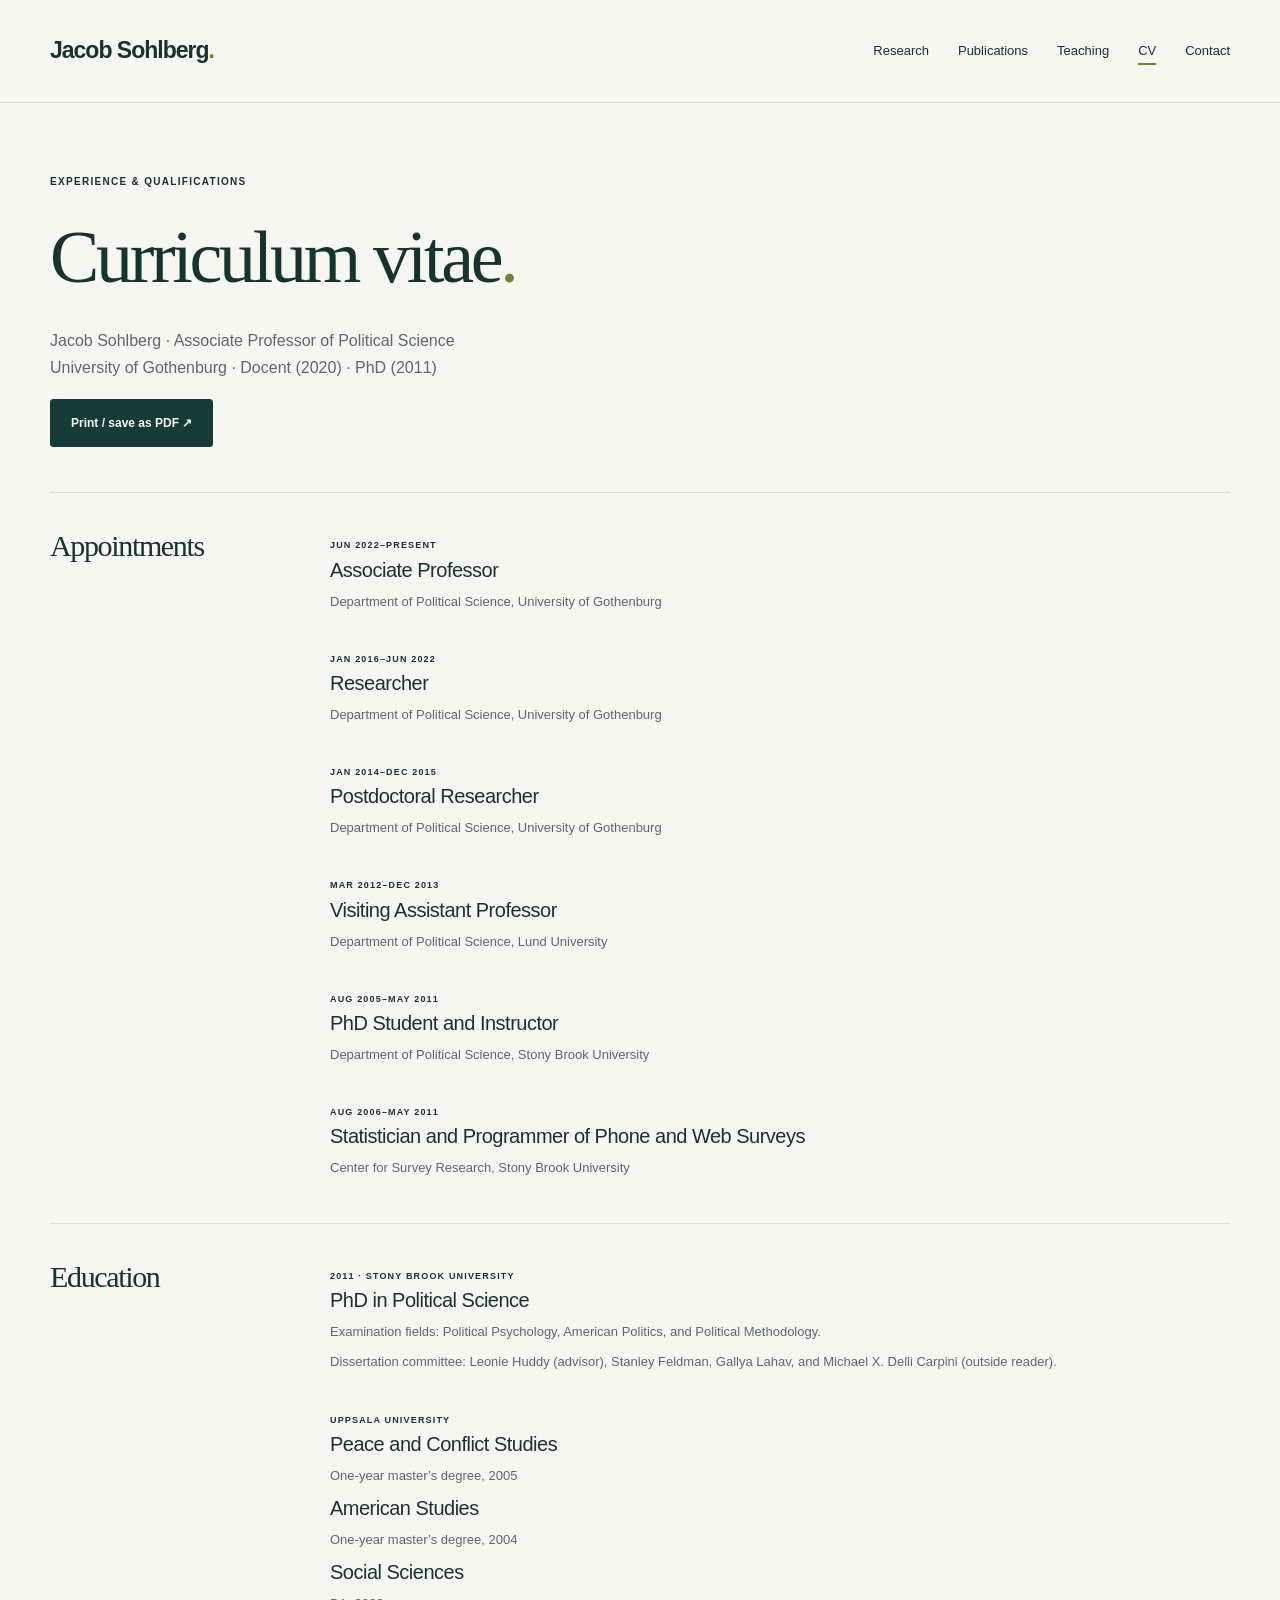
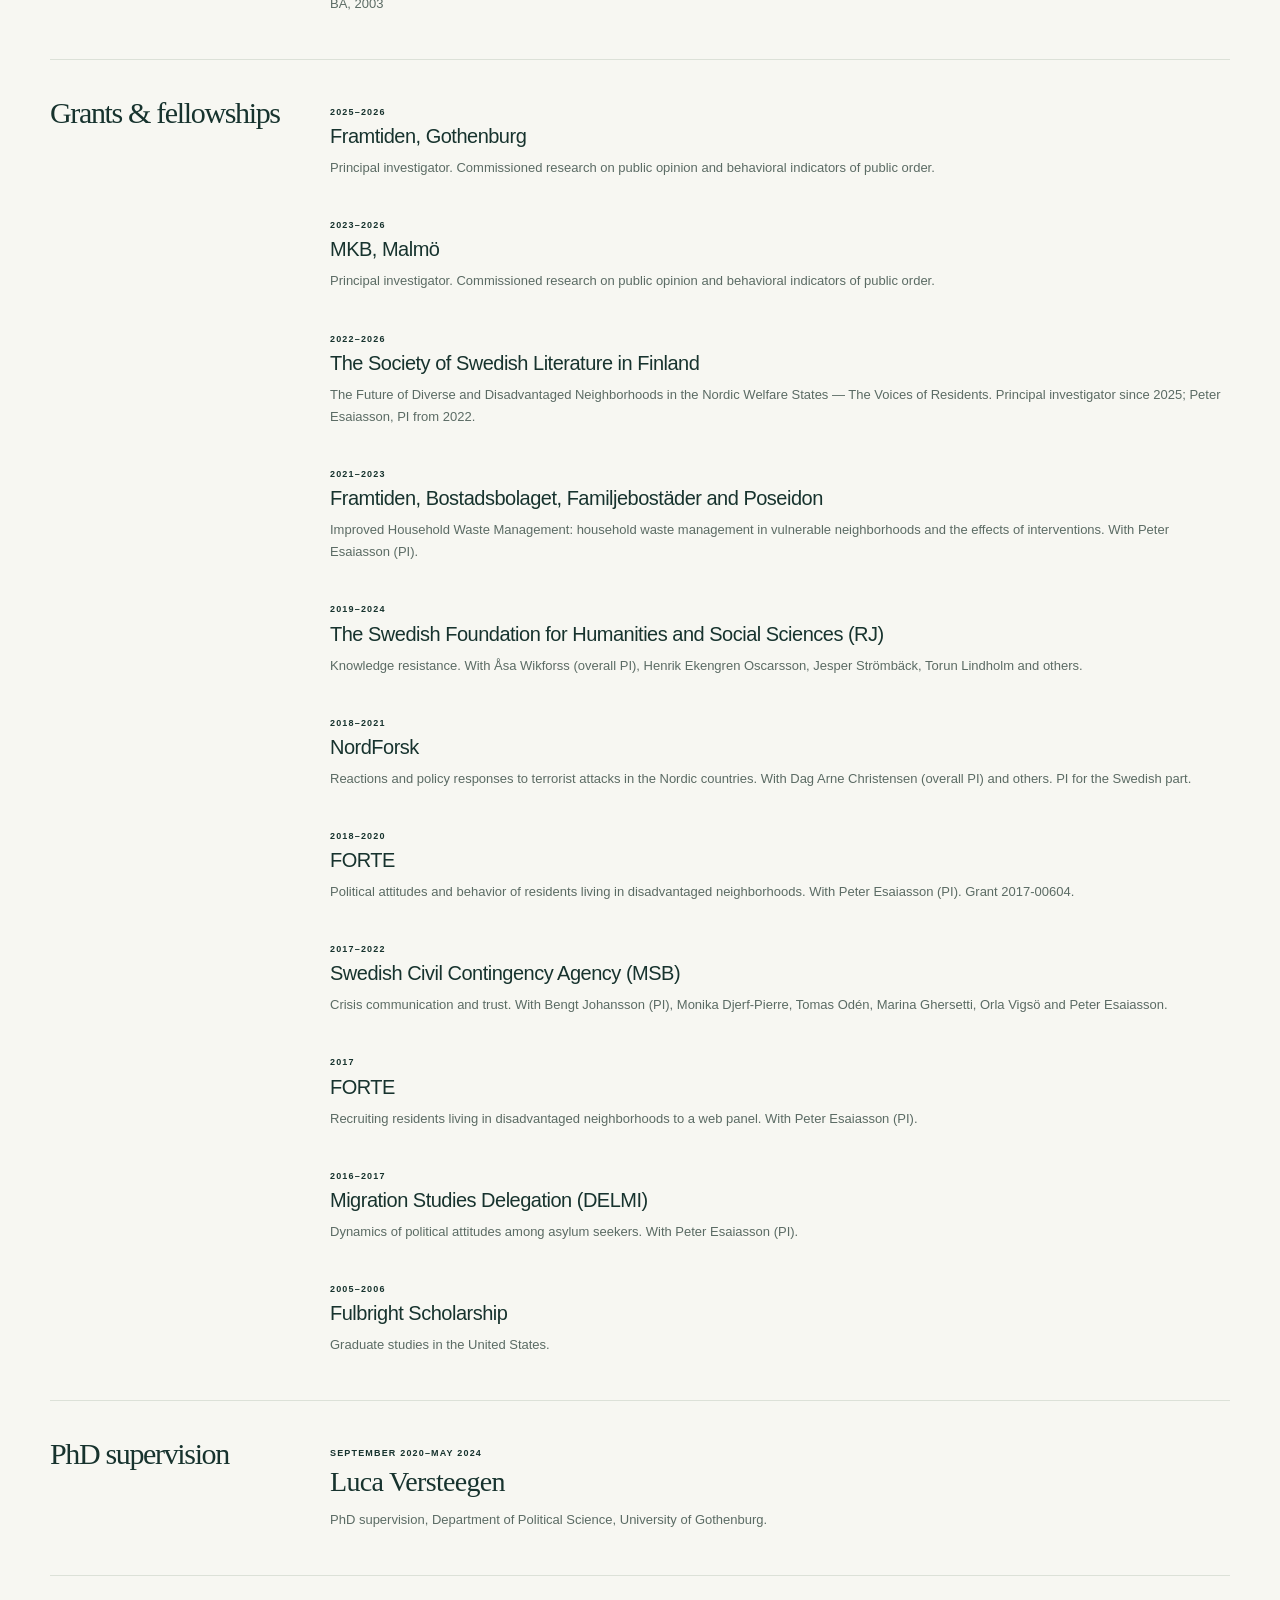
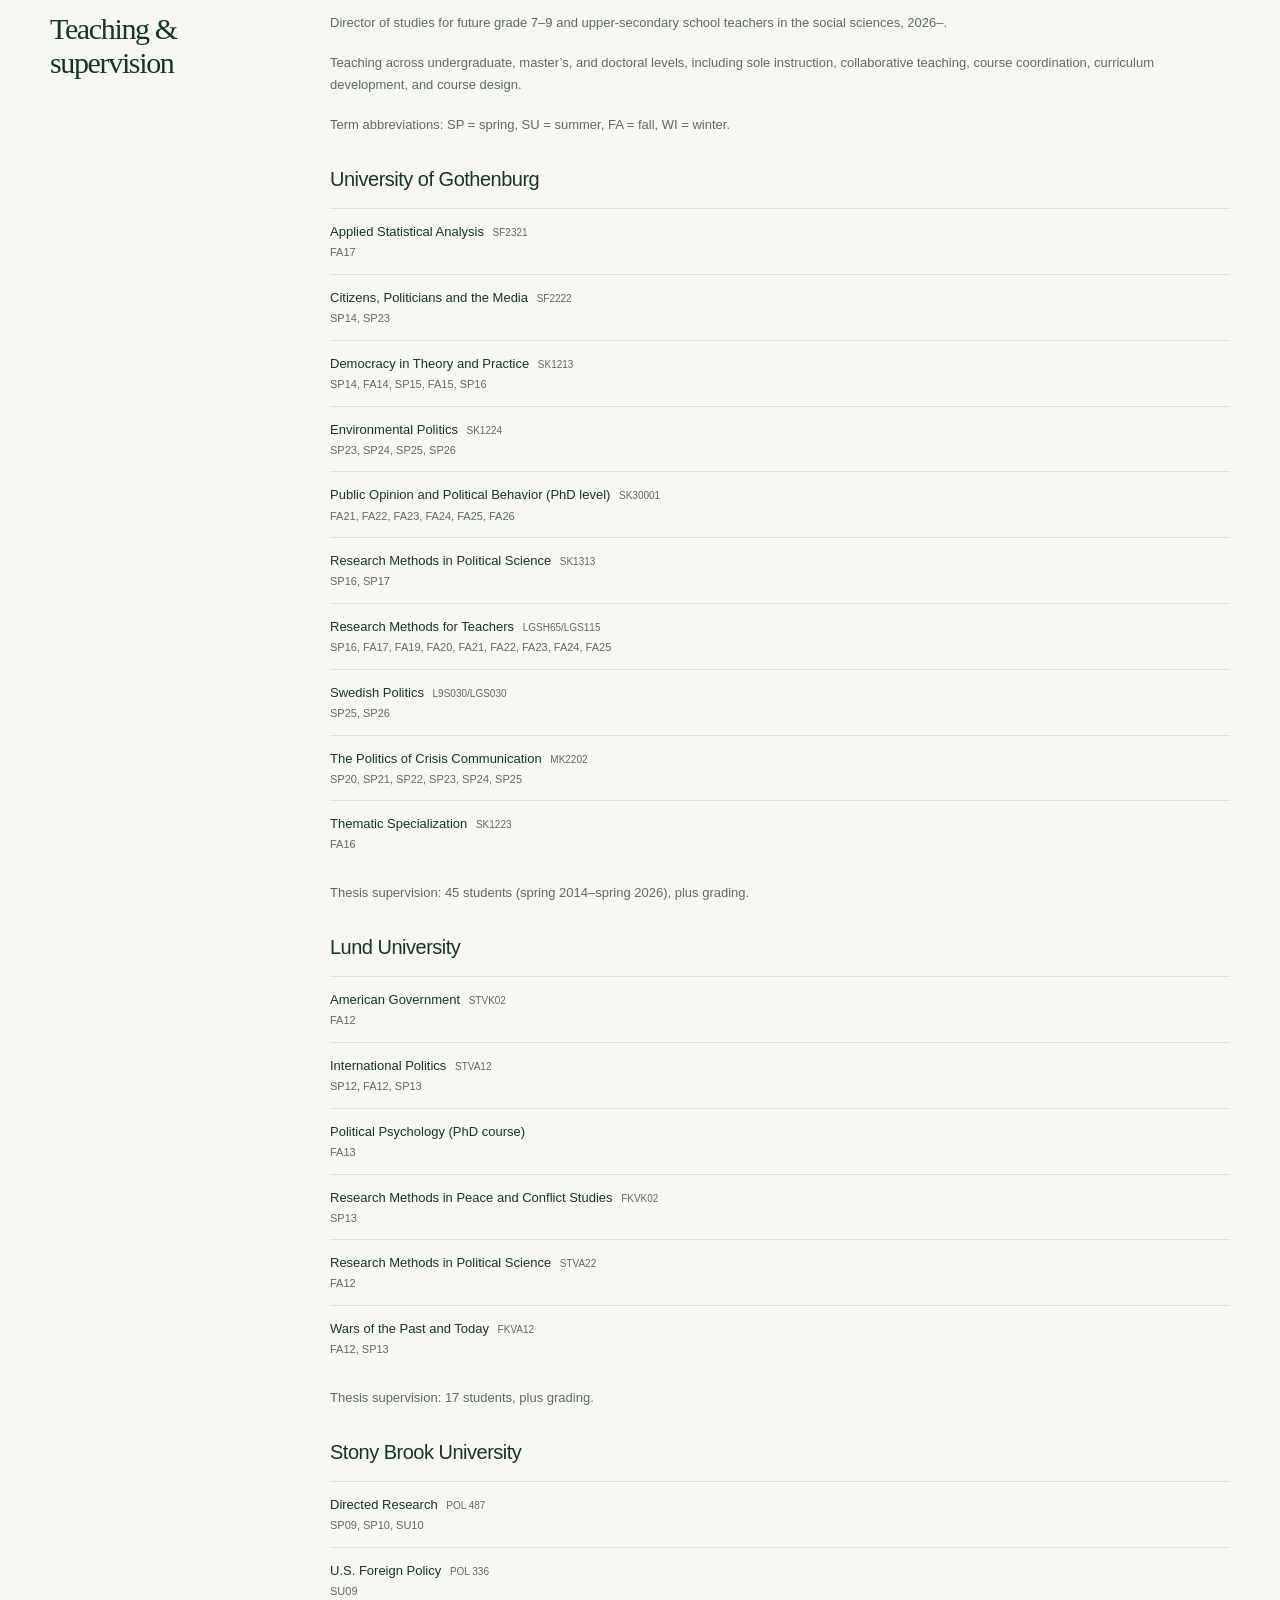
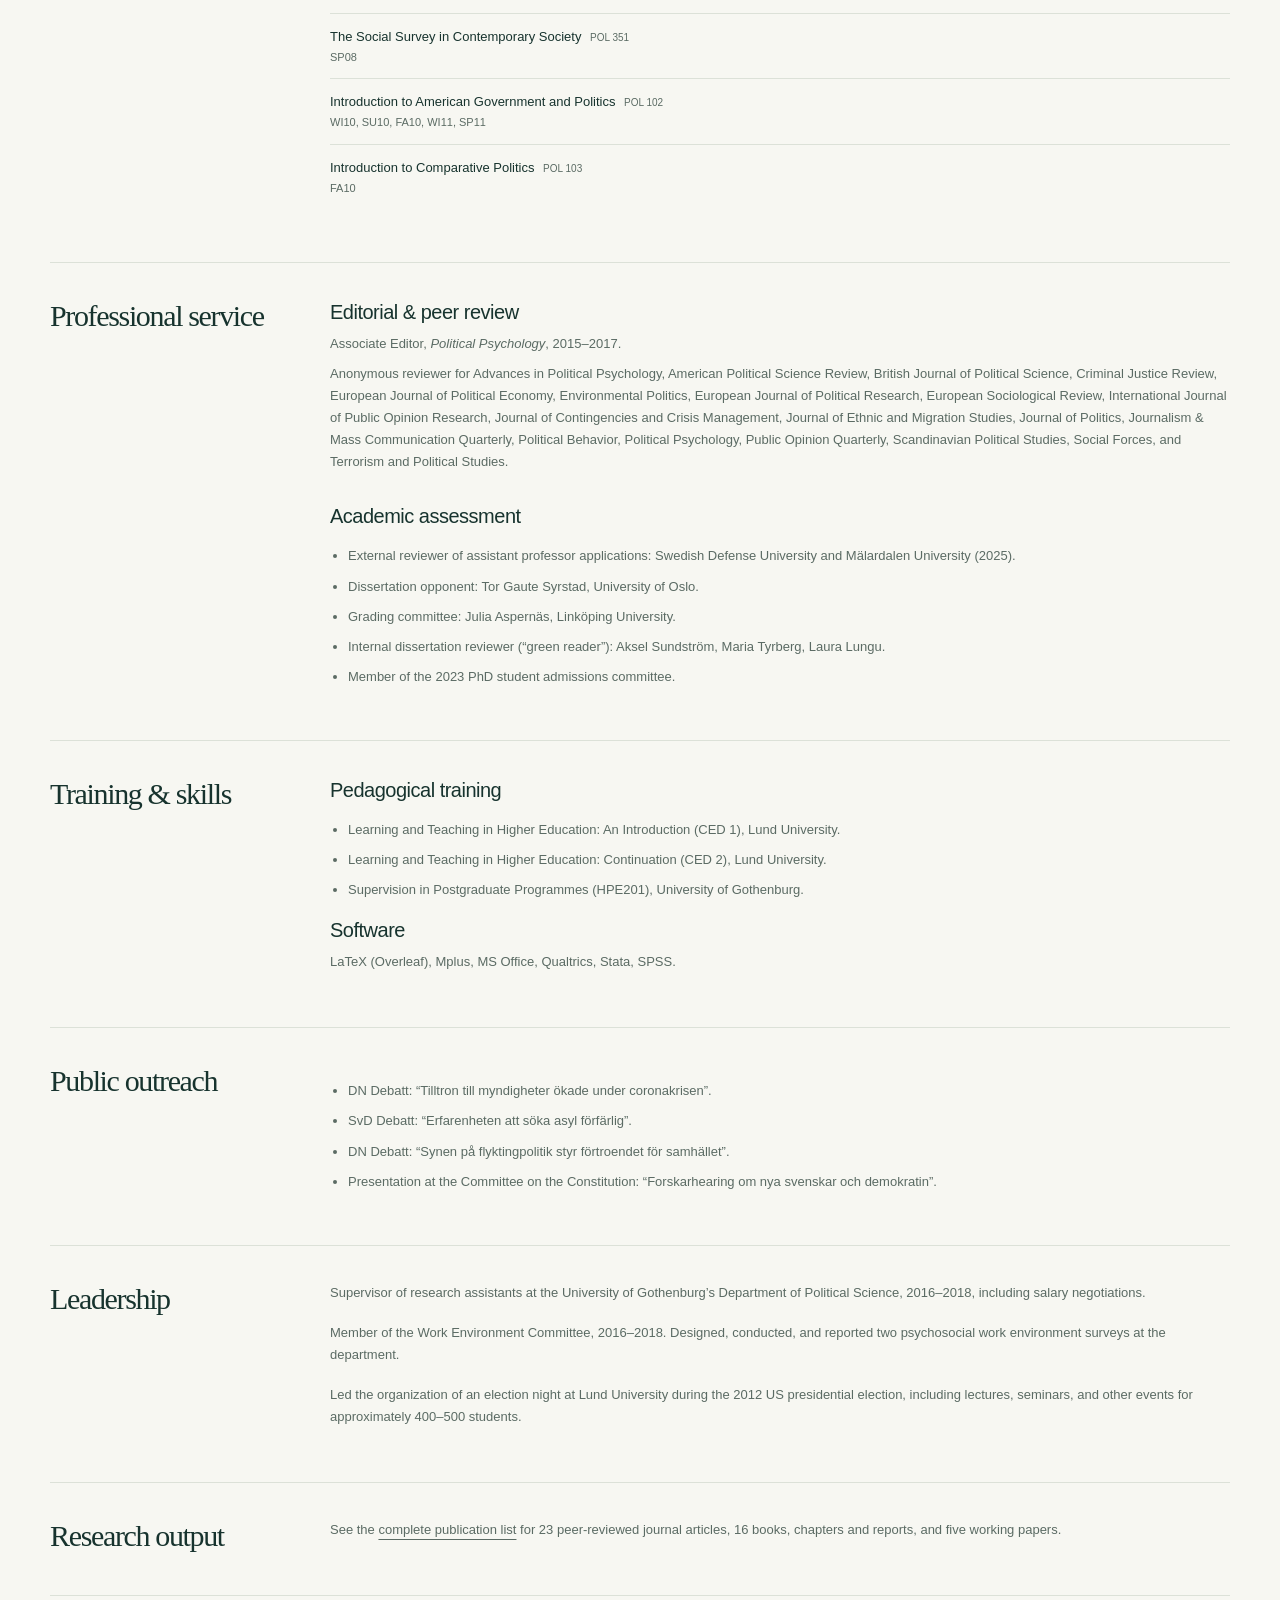
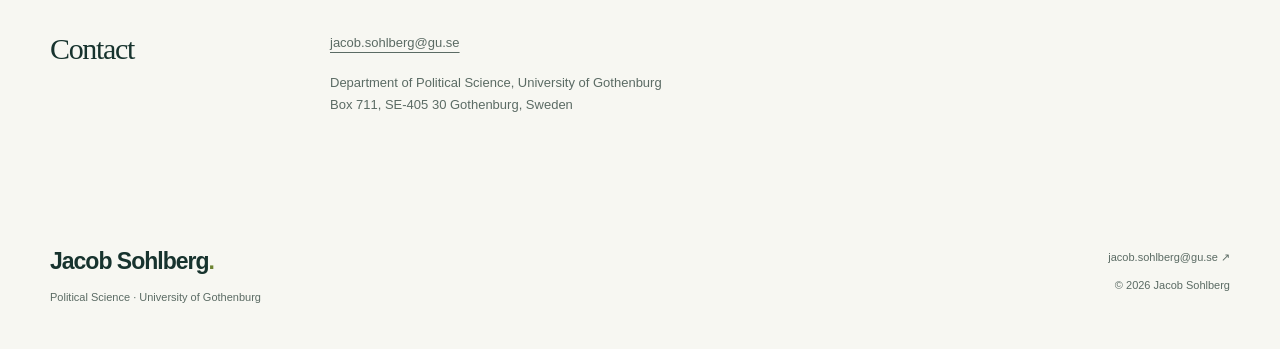
==== cv.html @ f8c8d2ee "Add files via upload" ====
<!doctype html>
<html lang="en"><head><meta charset="utf-8"><meta name="viewport" content="width=device-width, initial-scale=1"><meta name="description" content="Jacob Sohlberg is Associate Professor of Political Science at the University of Gothenburg. Research on public opinion, political psychology, and trust."><meta name="theme-color" content="#f7f7f2"><meta property="og:title" content="Curriculum vitae · Jacob Sohlberg"><meta property="og:description" content="Jacob Sohlberg is Associate Professor of Political Science at the University of Gothenburg. Research on public opinion, political psychology, and trust."><meta property="og:type" content="website"><title>Curriculum vitae · Jacob Sohlberg</title><link rel="icon" href="favicon.svg" type="image/svg+xml"><link rel="stylesheet" href="style.css"><script src="site.js" defer></script></head>
<body><a class="skip-link" href="#main">Skip to content</a><header class="site-header"><div class="header-inner"><a class="wordmark" href="index.html" aria-label="Jacob Sohlberg home">Jacob Sohlberg<span aria-hidden="true">.</span></a><nav aria-label="Main navigation"><a href="index.html#research">Research</a><a href="publications.html">Publications</a><a href="index.html#teaching">Teaching</a><a href="cv.html" aria-current="page">CV</a><a href="index.html#contact">Contact</a></nav></div></header>
<main id="main"><section class="page-heading wrap"><p class="eyebrow">Experience &amp; qualifications</p><h1>Curriculum vitae<span class="accent">.</span></h1><p>Jacob Sohlberg · Associate Professor of Political Science<br>University of Gothenburg · Docent (2020) · PhD (2011)</p><button class="button print-button" type="button" hidden>Print / save as PDF ↗</button></section><div class="wrap cv-content"><section class="cv-section" id="appointments"><h2>Appointments</h2><div><article class="cv-entry"><span class="eyebrow">Jun 2022–present</span><h3>Associate Professor</h3><p>Department of Political Science, University of Gothenburg</p></article><article class="cv-entry"><span class="eyebrow">Jan 2016–Jun 2022</span><h3>Researcher</h3><p>Department of Political Science, University of Gothenburg</p></article><article class="cv-entry"><span class="eyebrow">Jan 2014–Dec 2015</span><h3>Postdoctoral Researcher</h3><p>Department of Political Science, University of Gothenburg</p></article><article class="cv-entry"><span class="eyebrow">Mar 2012–Dec 2013</span><h3>Visiting Assistant Professor</h3><p>Department of Political Science, Lund University</p></article><article class="cv-entry"><span class="eyebrow">Aug 2005–May 2011</span><h3>PhD Student and Instructor</h3><p>Department of Political Science, Stony Brook University</p></article><article class="cv-entry"><span class="eyebrow">Aug 2006–May 2011</span><h3>Statistician and Programmer of Phone and Web Surveys</h3><p>Center for Survey Research, Stony Brook University</p></article></div></section><section class="cv-section" id="education"><h2>Education</h2><div><article class="cv-entry"><span class="eyebrow">2011 · Stony Brook University</span><h3>PhD in Political Science</h3><p>Examination fields: Political Psychology, American Politics, and Political Methodology.</p><p>Dissertation committee: Leonie Huddy (advisor), Stanley Feldman, Gallya Lahav, and Michael X. Delli Carpini (outside reader).</p></article><article class="cv-entry"><span class="eyebrow">Uppsala University</span><h3>Peace and Conflict Studies</h3><p>One-year master’s degree, 2005</p><h3>American Studies</h3><p>One-year master’s degree, 2004</p><h3>Social Sciences</h3><p>BA, 2003</p></article></div></section><section class="cv-section" id="grants"><h2>Grants &amp; fellowships</h2><div><article class="cv-entry"><span class="eyebrow">2025–2026</span><h3>Framtiden, Gothenburg</h3><p>Principal investigator. Commissioned research on public opinion and behavioral indicators of public order.</p></article><article class="cv-entry"><span class="eyebrow">2023–2026</span><h3>MKB, Malmö</h3><p>Principal investigator. Commissioned research on public opinion and behavioral indicators of public order.</p></article><article class="cv-entry"><span class="eyebrow">2022–2026</span><h3>The Society of Swedish Literature in Finland</h3><p>The Future of Diverse and Disadvantaged Neighborhoods in the Nordic Welfare States — The Voices of Residents. Principal investigator since 2025; Peter Esaiasson, PI from 2022.</p></article><article class="cv-entry"><span class="eyebrow">2021–2023</span><h3>Framtiden, Bostadsbolaget, Familjebostäder and Poseidon</h3><p>Improved Household Waste Management: household waste management in vulnerable neighborhoods and the effects of interventions. With Peter Esaiasson (PI).</p></article><article class="cv-entry"><span class="eyebrow">2019–2024</span><h3>The Swedish Foundation for Humanities and Social Sciences (RJ)</h3><p>Knowledge resistance. With Åsa Wikforss (overall PI), Henrik Ekengren Oscarsson, Jesper Strömbäck, Torun Lindholm and others.</p></article><article class="cv-entry"><span class="eyebrow">2018–2021</span><h3>NordForsk</h3><p>Reactions and policy responses to terrorist attacks in the Nordic countries. With Dag Arne Christensen (overall PI) and others. PI for the Swedish part.</p></article><article class="cv-entry"><span class="eyebrow">2018–2020</span><h3>FORTE</h3><p>Political attitudes and behavior of residents living in disadvantaged neighborhoods. With Peter Esaiasson (PI). Grant 2017-00604.</p></article><article class="cv-entry"><span class="eyebrow">2017–2022</span><h3>Swedish Civil Contingency Agency (MSB)</h3><p>Crisis communication and trust. With Bengt Johansson (PI), Monika Djerf-Pierre, Tomas Odén, Marina Ghersetti, Orla Vigsö and Peter Esaiasson.</p></article><article class="cv-entry"><span class="eyebrow">2017</span><h3>FORTE</h3><p>Recruiting residents living in disadvantaged neighborhoods to a web panel. With Peter Esaiasson (PI).</p></article><article class="cv-entry"><span class="eyebrow">2016–2017</span><h3>Migration Studies Delegation (DELMI)</h3><p>Dynamics of political attitudes among asylum seekers. With Peter Esaiasson (PI).</p></article><article class="cv-entry"><span class="eyebrow">2005–2006</span><h3>Fulbright Scholarship</h3><p>Graduate studies in the United States.</p></article></div></section><section class="cv-section" id="phd-supervision"><h2>PhD supervision</h2><div><article class="cv-entry"><span class="eyebrow">September 2020–May 2024</span><h3>Luca Versteegen</h3><p>PhD supervision, Department of Political Science, University of Gothenburg.</p></article></div></section><section class="cv-section" id="teaching-experience"><h2>Teaching &amp; supervision</h2><div><p>Director of studies for future grade 7–9 and upper-secondary school teachers in the social sciences, 2026–.</p><p>Teaching across undergraduate, master’s, and doctoral levels, including sole instruction, collaborative teaching, course coordination, curriculum development, and course design.</p><p class="muted">Term abbreviations: SP = spring, SU = summer, FA = fall, WI = winter.</p><h3 class="cv-subheading">University of Gothenburg</h3><ul class="course-cv"><li><strong>Applied Statistical Analysis</strong> <span>SF2321</span><small>FA17</small></li><li><strong>Citizens, Politicians and the Media</strong> <span>SF2222</span><small>SP14, SP23</small></li><li><strong>Democracy in Theory and Practice</strong> <span>SK1213</span><small>SP14, FA14, SP15, FA15, SP16</small></li><li><strong>Environmental Politics</strong> <span>SK1224</span><small>SP23, SP24, SP25, SP26</small></li><li><strong>Public Opinion and Political Behavior (PhD level)</strong> <span>SK30001</span><small>FA21, FA22, FA23, FA24, FA25, FA26</small></li><li><strong>Research Methods in Political Science</strong> <span>SK1313</span><small>SP16, SP17</small></li><li><strong>Research Methods for Teachers</strong> <span>LGSH65/LGS115</span><small>SP16, FA17, FA19, FA20, FA21, FA22, FA23, FA24, FA25</small></li><li><strong>Swedish Politics</strong> <span>L9S030/LGS030</span><small>SP25, SP26</small></li><li><strong>The Politics of Crisis Communication</strong> <span>MK2202</span><small>SP20, SP21, SP22, SP23, SP24, SP25</small></li><li><strong>Thematic Specialization</strong> <span>SK1223</span><small>FA16</small></li></ul><p>Thesis supervision: 45 students (spring 2014–spring 2026), plus grading.</p><h3 class="cv-subheading">Lund University</h3><ul class="course-cv"><li><strong>American Government</strong> <span>STVK02</span><small>FA12</small></li><li><strong>International Politics</strong> <span>STVA12</span><small>SP12, FA12, SP13</small></li><li><strong>Political Psychology (PhD course)</strong> <span></span><small>FA13</small></li><li><strong>Research Methods in Peace and Conflict Studies</strong> <span>FKVK02</span><small>SP13</small></li><li><strong>Research Methods in Political Science</strong> <span>STVA22</span><small>FA12</small></li><li><strong>Wars of the Past and Today</strong> <span>FKVA12</span><small>FA12, SP13</small></li></ul><p>Thesis supervision: 17 students, plus grading.</p><h3 class="cv-subheading">Stony Brook University</h3><ul class="course-cv"><li><strong>Directed Research</strong> <span>POL 487</span><small>SP09, SP10, SU10</small></li><li><strong>U.S. Foreign Policy</strong> <span>POL 336</span><small>SU09</small></li><li><strong>The Social Survey in Contemporary Society</strong> <span>POL 351</span><small>SP08</small></li><li><strong>Introduction to American Government and Politics</strong> <span>POL 102</span><small>WI10, SU10, FA10, WI11, SP11</small></li><li><strong>Introduction to Comparative Politics</strong> <span>POL 103</span><small>FA10</small></li></ul></div></section><section class="cv-section" id="service"><h2>Professional service</h2><div><article class="cv-entry"><h3>Editorial &amp; peer review</h3><p>Associate Editor, <em>Political Psychology</em>, 2015–2017.</p><p>Anonymous reviewer for Advances in Political Psychology, American Political Science Review, British Journal of Political Science, Criminal Justice Review, European Journal of Political Economy, Environmental Politics, European Journal of Political Research, European Sociological Review, International Journal of Public Opinion Research, Journal of Contingencies and Crisis Management, Journal of Ethnic and Migration Studies, Journal of Politics, Journalism &amp; Mass Communication Quarterly, Political Behavior, Political Psychology, Public Opinion Quarterly, Scandinavian Political Studies, Social Forces, and Terrorism and Political Studies.</p></article><article class="cv-entry"><h3>Academic assessment</h3><ul><li>External reviewer of assistant professor applications: Swedish Defense University and Mälardalen University (2025).</li><li>Dissertation opponent: Tor Gaute Syrstad, University of Oslo.</li><li>Grading committee: Julia Aspernäs, Linköping University.</li><li>Internal dissertation reviewer (“green reader”): Aksel Sundström, Maria Tyrberg, Laura Lungu.</li><li>Member of the 2023 PhD student admissions committee.</li></ul></article></div></section><section class="cv-section" id="training"><h2>Training &amp; skills</h2><div><h3>Pedagogical training</h3><ul><li>Learning and Teaching in Higher Education: An Introduction (CED 1), Lund University.</li><li>Learning and Teaching in Higher Education: Continuation (CED 2), Lund University.</li><li>Supervision in Postgraduate Programmes (HPE201), University of Gothenburg.</li></ul><h3>Software</h3><p>LaTeX (Overleaf), Mplus, MS Office, Qualtrics, Stata, SPSS.</p></div></section><section class="cv-section" id="outreach"><h2>Public outreach</h2><div><ul><li>DN Debatt: “Tilltron till myndigheter ökade under coronakrisen”.</li><li>SvD Debatt: “Erfarenheten att söka asyl förfärlig”.</li><li>DN Debatt: “Synen på flyktingpolitik styr förtroendet för samhället”.</li><li>Presentation at the Committee on the Constitution: “Forskarhearing om nya svenskar och demokratin”.</li></ul></div></section><section class="cv-section" id="leadership"><h2>Leadership</h2><div><p>Supervisor of research assistants at the University of Gothenburg’s Department of Political Science, 2016–2018, including salary negotiations.</p><p>Member of the Work Environment Committee, 2016–2018. Designed, conducted, and reported two psychosocial work environment surveys at the department.</p><p>Led the organization of an election night at Lund University during the 2012 US presidential election, including lectures, seminars, and other events for approximately 400–500 students.</p></div></section><section class="cv-section" id="research-output"><h2>Research output</h2><div><p>See the <a href="publications.html">complete publication list</a> for 23 peer-reviewed journal articles, 16 books, chapters and reports, and five working papers.</p></div></section><section class="cv-section" id="cv-contact"><h2>Contact</h2><div><p><a href="mailto:jacob.sohlberg@gu.se">jacob.sohlberg@gu.se</a></p><p>Department of Political Science, University of Gothenburg<br>Box 711, SE-405 30 Gothenburg, Sweden</p></div></section></div></main><footer class="site-footer wrap"><div><a class="wordmark" href="index.html">Jacob Sohlberg<span aria-hidden="true">.</span></a><p>Political Science · University of Gothenburg</p></div><div><a href="mailto:jacob.sohlberg@gu.se">jacob.sohlberg@gu.se ↗</a><p>© 2026 Jacob Sohlberg</p></div></footer></body></html>
---- style.css ----
:root{--paper:#f7f7f2;--white:#fff;--ink:#17332e;--muted:#5b6b64;--green:#173c37;--accent:#d8e986;--line:#dce1d8;--soft:#ecf0e7}
*{box-sizing:border-box}html{scroll-behavior:smooth;scroll-padding-top:30px}body{margin:0;background:var(--paper);color:var(--ink);font:16px/1.7 Arial,Helvetica,sans-serif;-webkit-font-smoothing:antialiased}a{color:inherit;text-underline-offset:5px}a:hover{text-decoration:underline}a:focus-visible,button:focus-visible,input:focus-visible{outline:3px solid #587129;outline-offset:5px}::selection{background:var(--accent);color:var(--ink)}[hidden]{display:none!important}.wrap,.header-inner{width:min(1180px,calc(100% - 96px));margin-inline:auto}.site-header{border-bottom:1px solid var(--line)}.header-inner{min-height:102px;display:flex;align-items:center;justify-content:space-between;gap:30px}.wordmark{text-decoration:none;font-size:23px;font-weight:600;letter-spacing:-1px}.wordmark span,.accent{color:#6d8432}.site-header nav{display:flex;gap:29px;font-size:13px}.site-header nav a{text-decoration:none;position:relative}.site-header nav a:hover,.site-header nav a[aria-current=page]{text-decoration:underline;text-decoration-color:#6d8432;text-decoration-thickness:2px;text-underline-offset:8px}
h1,h2,h3,p{margin-top:0}h1,h2,h3{line-height:1.15;font-weight:400}h1,h2{font-family:Georgia,'Times New Roman',serif;letter-spacing:-.045em}h1{font-size:clamp(46px,5.5vw,76px);margin-bottom:27px}h2{font-size:clamp(34px,3.6vw,48px);margin-bottom:0}h3{font-size:23px;letter-spacing:-.025em;line-height:1.3}p{margin-bottom:18px}.eyebrow{text-transform:uppercase;font-size:10px;letter-spacing:.13em;font-weight:700;margin-bottom:25px;line-height:1.7}.status-dot{display:inline-block;width:7px;height:7px;border-radius:50%;background:#748c3e;margin-right:7px}.hero{display:grid;grid-template-columns:minmax(0,1.4fr) minmax(0,1fr);gap:55px;padding-block:78px 74px;align-items:center}.hero h1 em{font-weight:400;color:#607765}.hero-description{max-width:540px;color:var(--muted);font-size:17px;line-height:1.85}.hero-actions{display:flex;align-items:center;flex-wrap:wrap;gap:26px;margin-top:30px}.button{display:inline-flex;align-items:center;justify-content:center;gap:25px;padding:14px 20px;background:var(--green);color:var(--paper);font:600 12px/1.5 Arial,Helvetica,sans-serif;border:1px solid var(--green);border-radius:3px;text-decoration:none;cursor:pointer}.button:hover{background:#284d42;text-decoration:none}.plain-link{font-size:12px;font-weight:600;text-decoration:none;white-space:normal}.hero-visual{background:var(--green);padding:13px 13px 0;border-radius:4px;transform:rotate(2deg)}.neighborhood-art{display:block;width:100%;height:auto}.visual-caption{border-top:1px solid #527068;display:flex;justify-content:space-between;gap:10px;padding:17px 12px;color:#d8e0d9;font-size:9px;letter-spacing:.07em;text-transform:uppercase}.affiliation-strip{border-block:1px solid var(--line)}.affiliation-strip .wrap{display:flex;justify-content:space-between;gap:20px;align-items:center;padding-block:21px;font-size:11px;color:var(--muted)}
.section{padding-block:74px;border-bottom:1px solid var(--line)}.section-top{display:flex;justify-content:space-between;gap:40px;align-items:flex-end;margin-bottom:36px}.section-top .eyebrow{margin-bottom:14px}.section-top>p{max-width:335px;color:var(--muted);font-size:13px;margin:0}.research-grid{display:grid;grid-template-columns:repeat(3,minmax(0,1fr));gap:20px}.research-card{position:relative;background:var(--soft);border:1px solid var(--line);padding:28px;display:flex;flex-direction:column;align-items:flex-start}.card-number{font-size:10px;color:var(--muted)}.research-card h3{margin:25px 0 14px}.research-card p{color:var(--muted);font-size:13px;line-height:1.8}.research-card>a{font-size:11px;font-weight:600;margin-top:auto;text-decoration:none}.motif{height:75px;width:130px;position:relative;margin-top:20px}.rings i{position:absolute;top:3px;width:67px;height:67px;border:1px solid #59745b;border-radius:50%}.rings i:nth-child(2){left:30px}.rings i:nth-child(3){left:60px;background:#d8e98666}.bars{display:flex;gap:8px;align-items:flex-end;padding-bottom:8px}.bars i{width:14px;background:#a9bc94;height:30px}.bars i:nth-child(2){height:48px;background:#6f896b}.bars i:nth-child(3){height:60px;background:#173c37}.bars i:nth-child(4){height:40px;background:#b5cc76}.bars i:nth-child(5){height:67px;background:#8ba16f}.connections{border-top:1px solid #80937b;transform:translateY(35px);height:40px;margin-bottom:35px}.connections i{position:absolute;width:25px;height:25px;border-radius:50%;background:#173c37;top:-13px}.connections i:nth-child(2){left:50px;background:#b5cc76}.connections i:nth-child(3){right:0;background:#7a9476}.project-feature{display:grid;grid-template-columns:1.3fr 1fr;gap:70px;padding:38px;margin-top:24px;border:1px solid var(--line);background:var(--white)}.project-feature .eyebrow{margin-bottom:14px}.project-feature h3{font-family:Georgia,serif;font-size:34px}.project-feature p:not(.eyebrow){font-size:14px;color:var(--muted)}.project-feature dl{margin:0;display:grid;gap:15px}.project-feature dt{font-size:9px;text-transform:uppercase;letter-spacing:.12em;color:var(--muted)}.project-feature dd{margin:3px 0 0;font-size:13px}.project-feature small{font-size:11px;color:var(--muted)}
.publication{display:grid;grid-template-columns:65px minmax(0,1fr);gap:25px;padding:28px 0;border-top:1px solid var(--line)}.pub-year{font-size:12px;color:var(--muted);padding-top:4px}.publication h3{font-size:21px;margin-bottom:10px;max-width:850px}.publication p{font-size:12px;color:var(--muted);margin-bottom:6px}.publication .venue{font-style:italic}.doi-link{display:inline-block;font-size:11px;font-weight:600;margin-top:8px;text-decoration:none}.doi-link span{margin-left:5px}.teaching-section{background:var(--green);color:var(--paper);padding-block:70px;margin-top:-1px}.teaching-grid{display:grid;grid-template-columns:1fr 1fr;gap:90px}.teaching-section .eyebrow{color:var(--accent)}.teaching-section h2{font-size:40px;margin-bottom:25px}.teaching-section p{font-size:13px;color:#d5dfd6}.teaching-section .plain-link{color:var(--accent)}.course-list article{border-top:1px solid #587269;padding-block:23px}.course-list article>span{font-size:9px;text-transform:uppercase;letter-spacing:.13em;color:var(--accent)}.course-list h3{font-size:21px;margin:8px 0}.course-list p{font-size:11px;margin:0}.contact-grid{display:grid;grid-template-columns:1.3fr 1fr;gap:60px;align-items:center}.contact-email{display:inline-block;font-family:Georgia,serif;font-size:clamp(21px,3vw,33px);letter-spacing:-.03em;margin-top:25px;text-decoration:none;overflow-wrap:anywhere}.contact-email span{margin-left:10px}address{font-style:normal;font-size:13px;color:var(--muted);line-height:1.9}address strong{font-weight:400;color:var(--ink)}address>a{display:inline-block;margin-top:10px;text-decoration:none}.site-footer{display:flex;justify-content:space-between;gap:20px;padding-block:36px}.site-footer p,.site-footer>div>a:not(.wordmark){font-size:11px;color:var(--muted);margin:7px 0}.site-footer>div:last-child{text-align:right}.site-footer>div>a:not(.wordmark){text-decoration:none}.skip-link{position:absolute;top:-100px;left:15px;background:var(--green);color:white;padding:12px;z-index:10}.skip-link:focus{top:15px}
.page-heading{padding-block:70px 45px}.page-heading h1{font-size:clamp(43px,6vw,74px)}.page-heading>p:not(.eyebrow){color:var(--muted);max-width:700px}.section-nav{display:flex;gap:25px;flex-wrap:wrap;font-size:12px;margin-top:35px}.section-nav a{text-decoration:none;border-bottom:1px solid var(--line);padding-bottom:5px}.page-heading+.section{padding-top:30px}.count{font-size:11px;color:var(--muted)}.filter-bar{display:grid;grid-template-columns:auto minmax(150px,1fr) auto;gap:20px;align-items:center;margin-bottom:25px}.filter-bar label{font-size:12px}.filter-bar input{width:100%;border:1px solid #9cae9f;background:white;border-radius:3px;padding:12px;color:var(--ink);font:14px Arial,sans-serif}.filter-bar p{font-size:11px;color:var(--muted);margin:0}.working-paper{padding-block:25px;border-top:1px solid var(--line)}.working-paper .eyebrow{font-size:9px;margin-bottom:9px}.working-paper h3{font-size:21px;margin-bottom:8px}.working-paper p{font-size:12px;color:var(--muted);margin:0}.cv-section{display:grid;grid-template-columns:230px minmax(0,1fr);gap:50px;border-top:1px solid var(--line);padding-block:36px}.cv-section h2{font-size:30px}.cv-section h3{font-size:20px;margin-bottom:8px}.cv-section p,.cv-section li{font-size:13px;color:var(--muted)}.cv-section ul{padding-left:18px}.cv-section li{margin-block:8px}.cv-entry{margin-bottom:30px}.cv-entry:last-child{margin-bottom:0}.cv-entry .eyebrow{font-size:9px;margin-bottom:8px}.cv-entry p{margin-bottom:8px}.muted{color:var(--muted)}.cv-subheading{margin-top:30px}.course-cv{list-style:none;padding:0!important}.course-cv li{border-top:1px solid var(--line);padding:12px 0;margin:0}.course-cv strong{font-weight:400;color:var(--ink)}.course-cv span{font-size:10px;margin-left:5px}.course-cv small{display:block;font-size:11px}.cv-content{padding-bottom:35px}
@media(min-width:1400px){.hero{padding-block:90px}.hero h1{font-size:76px}}
@media(max-width:1000px){.wrap,.header-inner{width:calc(100% - 60px)}.hero{gap:30px}.hero h1{font-size:53px}.hero-description{font-size:15px}.research-card{padding:22px}.research-card h3{font-size:21px}.teaching-grid{gap:45px}.project-feature{gap:35px}}
@media(max-width:760px){.header-inner{align-items:flex-start;flex-direction:column;gap:17px;padding-block:22px}.site-header nav{gap:24px;flex-wrap:wrap}.hero{grid-template-columns:1fr;padding-block:48px;gap:42px}.hero h1{font-size:clamp(45px,8vw,64px)}.hero-visual{max-width:400px;width:100%;justify-self:center;transform:none}.hero-description{max-width:570px}.hero-actions{margin-top:24px}.affiliation-strip .wrap{flex-wrap:wrap;gap:6px 20px;font-size:10px}.affiliation-strip .wrap>span:last-child{margin-left:auto}.section{padding-block:48px}.section-top{align-items:flex-start;flex-direction:column;gap:20px}.section-top>p{max-width:none}.research-grid{grid-template-columns:1fr}.research-card{padding:25px;min-height:230px}.research-card .motif{position:absolute;right:25px;top:10px;transform:scale(.8);transform-origin:right top}.research-card .connections{top:44px}.research-card h3{margin-top:55px}.research-card p{max-width:500px}.project-feature{grid-template-columns:1fr;padding:28px;gap:25px}.project-feature dl{grid-template-columns:1fr 1fr}.project-feature dl>div:last-child{grid-column:1/-1}.teaching-grid{grid-template-columns:1fr;gap:35px}.teaching-section{padding-block:48px}.teaching-section h2{font-size:36px}.contact-grid{grid-template-columns:1fr;gap:30px}.cv-section{grid-template-columns:1fr;gap:24px}.filter-bar{grid-template-columns:1fr;gap:8px}.page-heading{padding-top:45px}.section-nav{gap:15px}}
@media(max-width:450px){.wrap,.header-inner{width:calc(100% - 40px)}.wordmark{font-size:22px}.site-header nav{gap:19px;font-size:11px}.hero .eyebrow{font-size:9px}.hero h1{font-size:44px}.hero-actions{gap:20px}.button{padding:13px 15px;gap:14px}.affiliation-strip .wrap{flex-direction:column;align-items:flex-start}.affiliation-strip .wrap>span:last-child{margin-left:0}.publication{grid-template-columns:1fr;gap:9px}.publication h3{font-size:19px}.pub-year{font-size:10px}.project-feature dl{grid-template-columns:1fr}.site-footer{flex-direction:column}.site-footer>div:last-child{text-align:left}.project-feature h3{font-size:29px}.contact-email{font-size:25px}}
@media(prefers-reduced-motion:reduce){html{scroll-behavior:auto}}
@media print{body{background:white;color:black;font-size:11px}.wrap,.header-inner{width:100%;max-width:none}.site-header,.site-footer,.print-button,.filter-bar,.skip-link,.section-nav{display:none!important}.page-heading{padding:0 0 20px}.page-heading h1{font-size:36px}.page-heading .eyebrow{margin-bottom:10px}.cv-section{grid-template-columns:155px minmax(0,1fr);gap:20px;padding-block:20px}.cv-section h2{font-size:22px}.cv-section h3{font-size:15px}.cv-section p,.cv-section li{font-size:10px}.cv-entry,.publication,.working-paper{break-inside:avoid}.cv-section h2,h3{break-after:avoid}.cv-entry{margin-bottom:20px}.cv-subheading{margin-top:15px}.section{padding-block:25px}.publication h3{font-size:16px}.publication p{font-size:10px}a{text-decoration:none;color:inherit}.hero-visual{display:none}.hero{display:block}.research-grid{display:block}.teaching-section{background:white;color:black}.teaching-section p,.teaching-section .eyebrow,.teaching-section .plain-link{color:black}.research-card{break-inside:avoid}.motif{display:none}.research-card h3{margin-top:15px}}

.supervision-highlight{margin-top:30px;padding:22px 24px;border-left:3px solid var(--accent);background:#244b43}.supervision-highlight .eyebrow{margin-bottom:8px}.supervision-highlight h3{font-family:Georgia,'Times New Roman',serif;font-size:29px;margin-bottom:10px}.supervision-highlight p:not(.eyebrow){margin-bottom:12px}.cv-section#phd-supervision h3{font-family:Georgia,'Times New Roman',serif;font-size:28px}
@media print{.supervision-highlight{background:none;border:1px solid #777;color:black}.cv-section#phd-supervision h3{font-size:20px}}
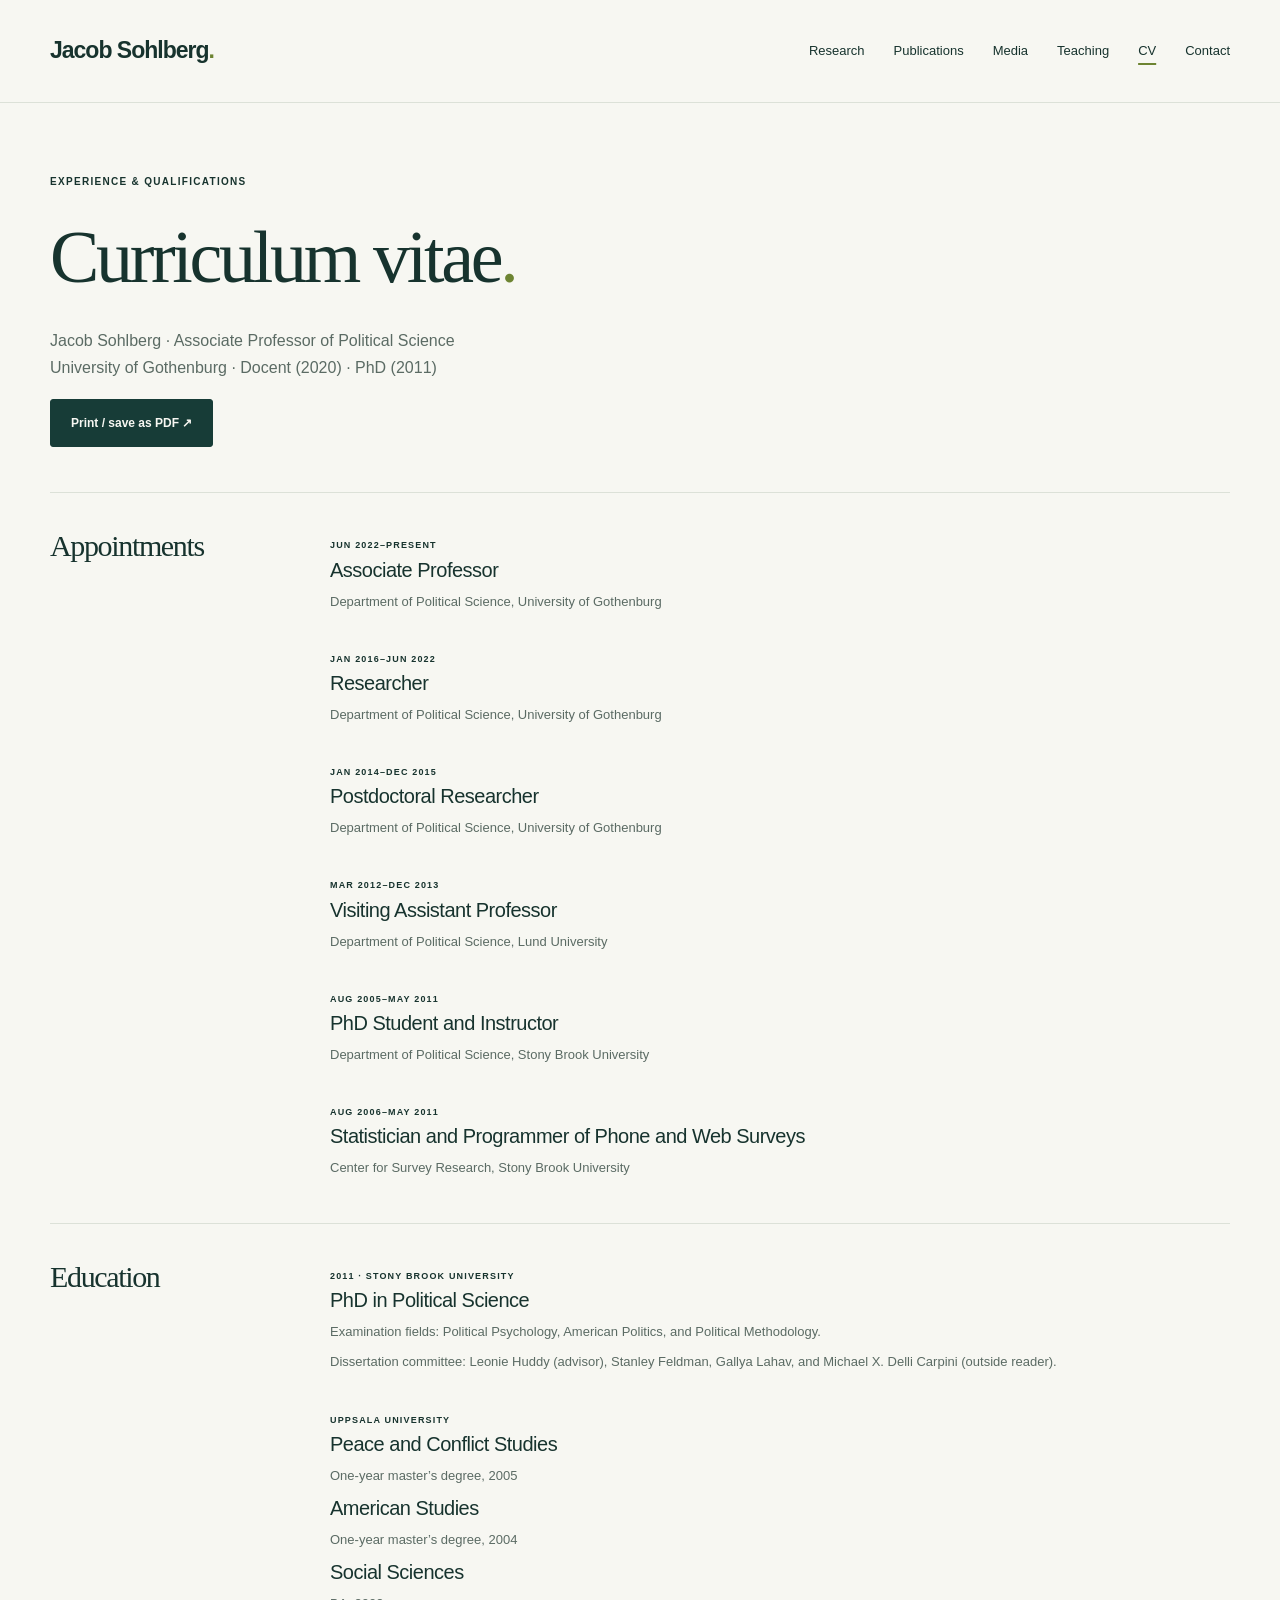
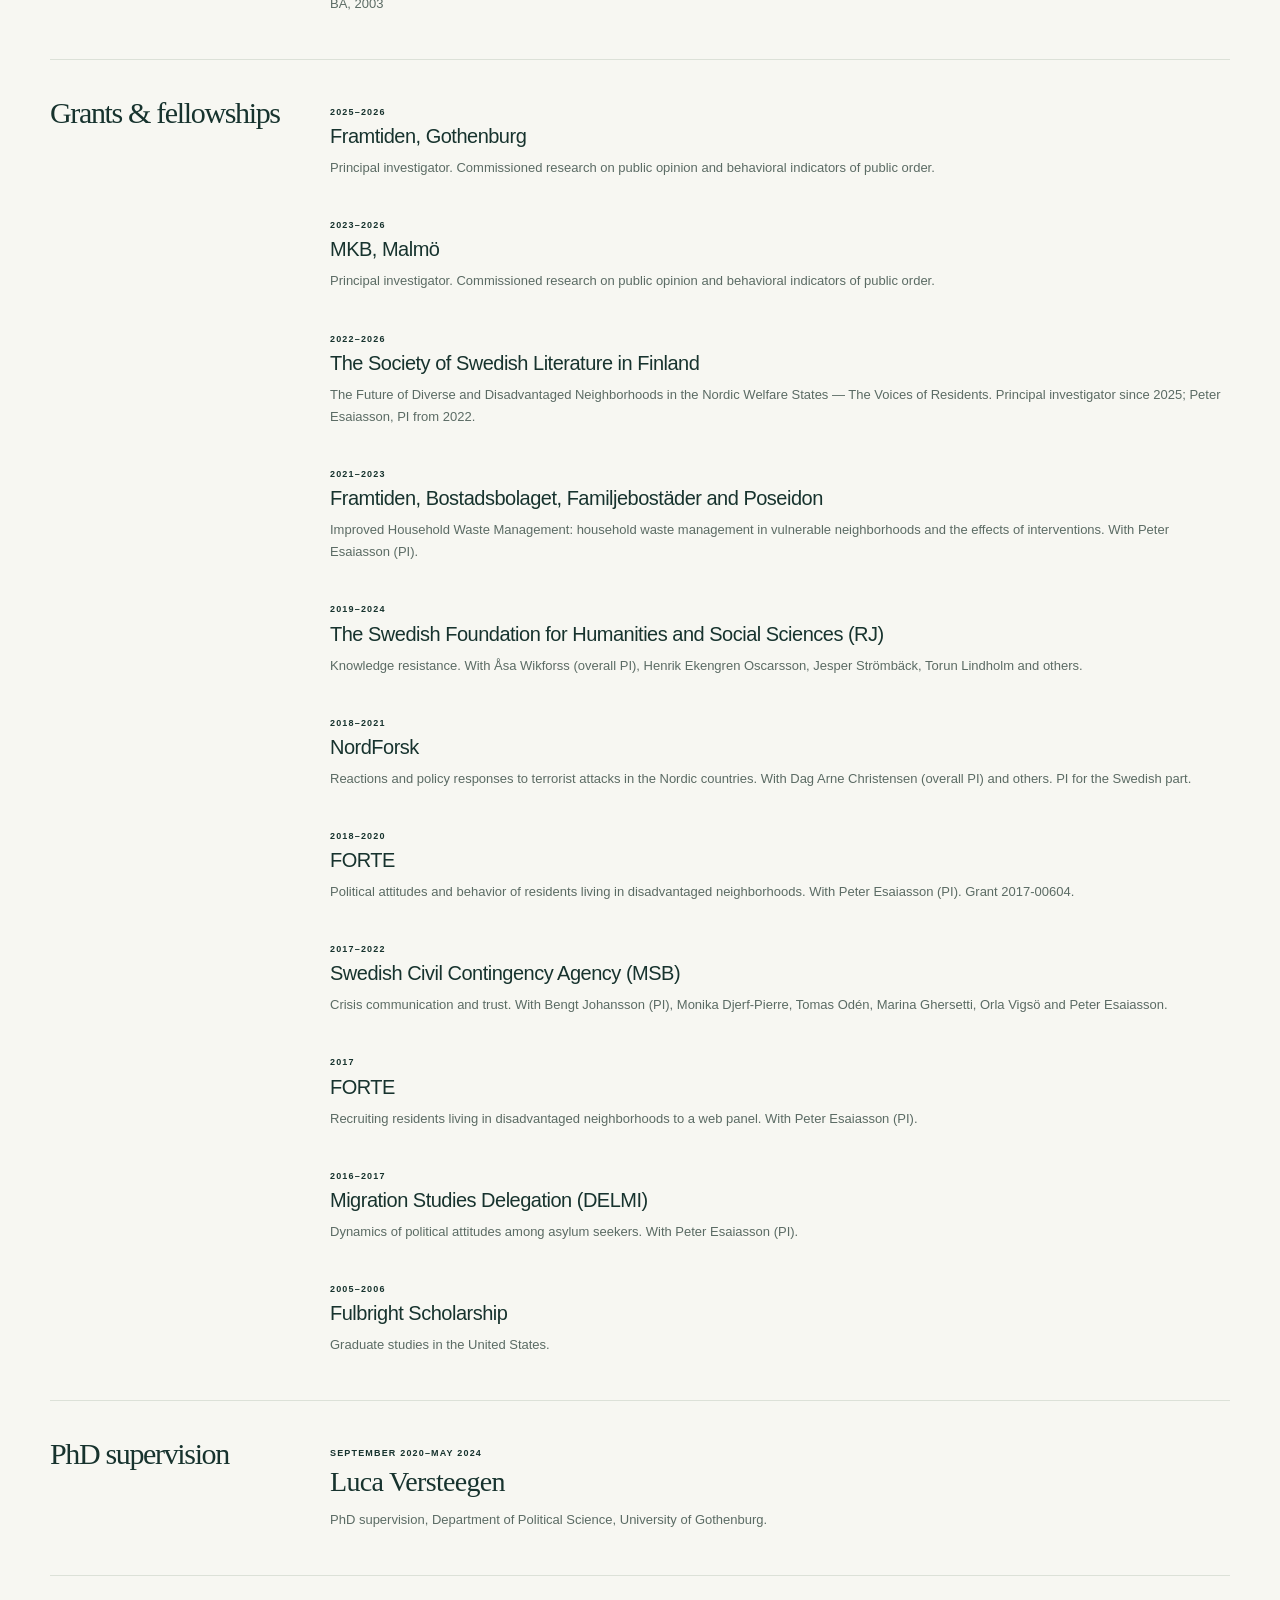
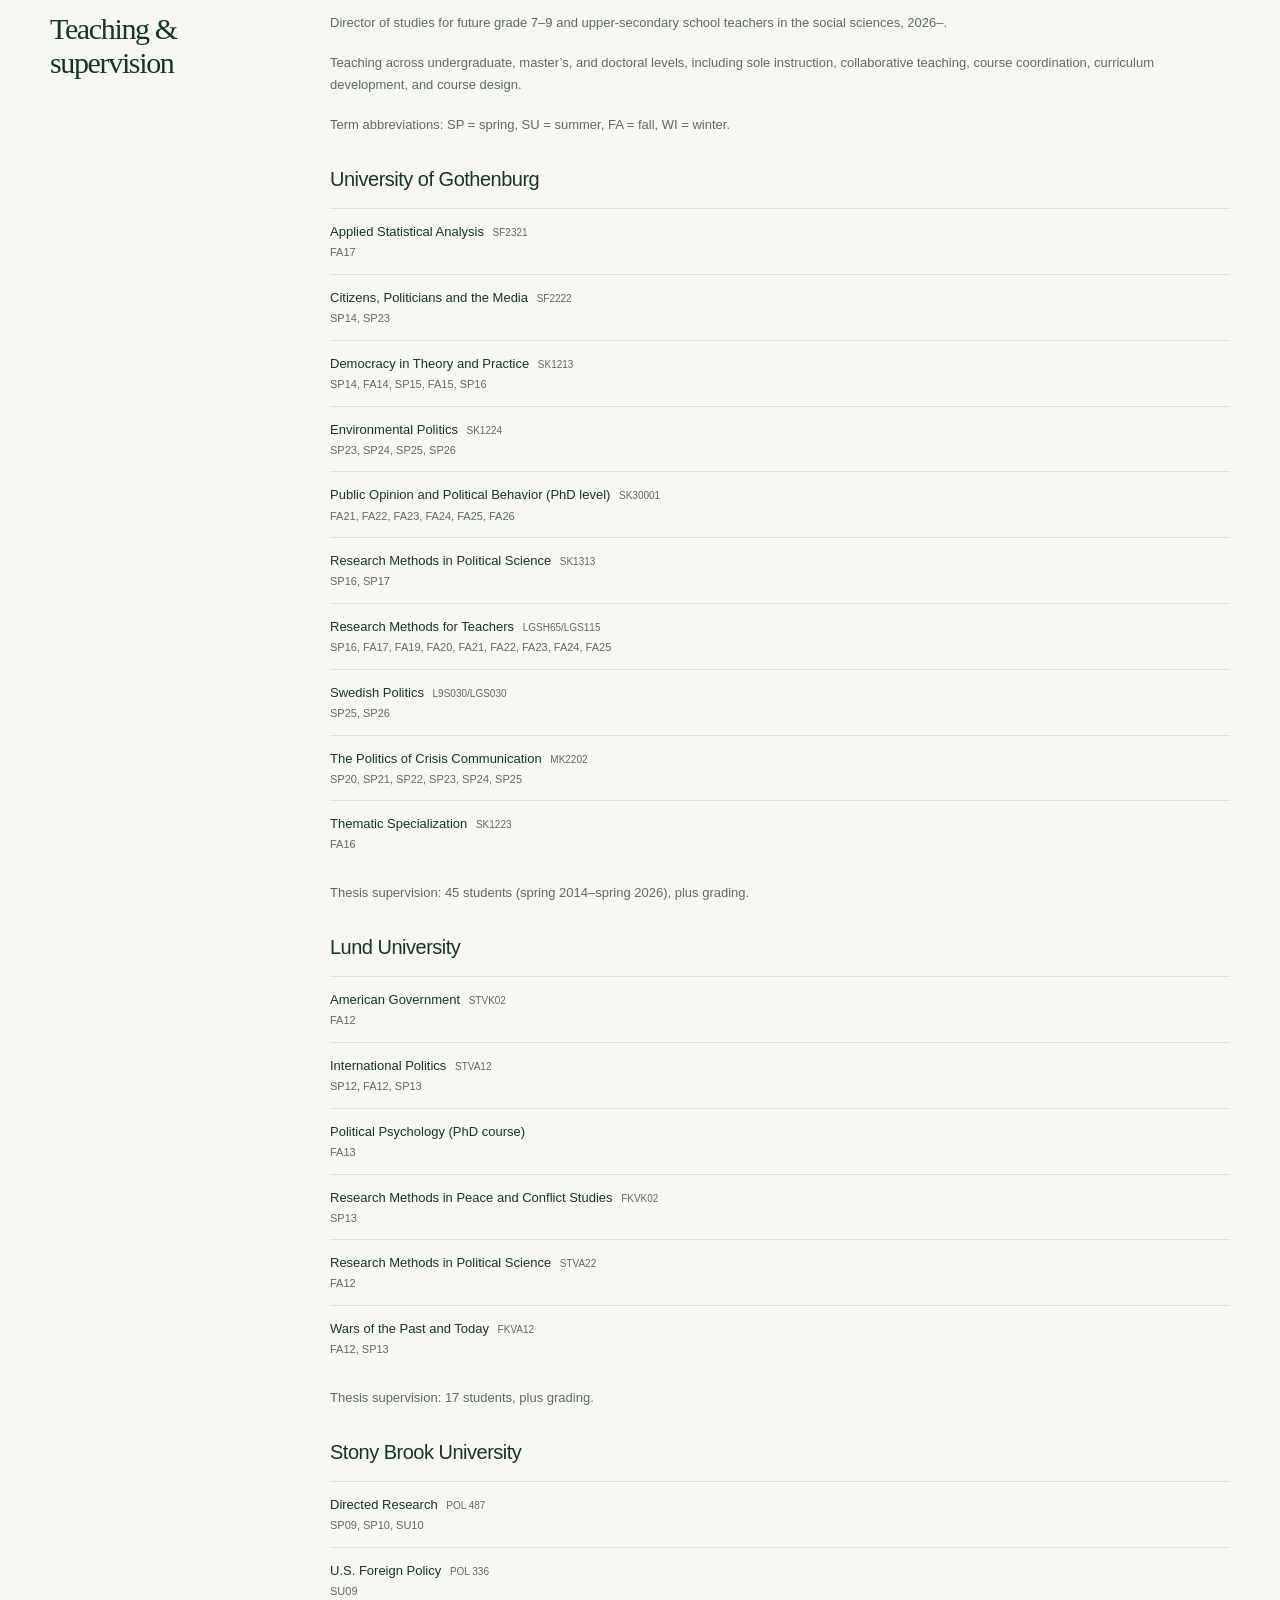
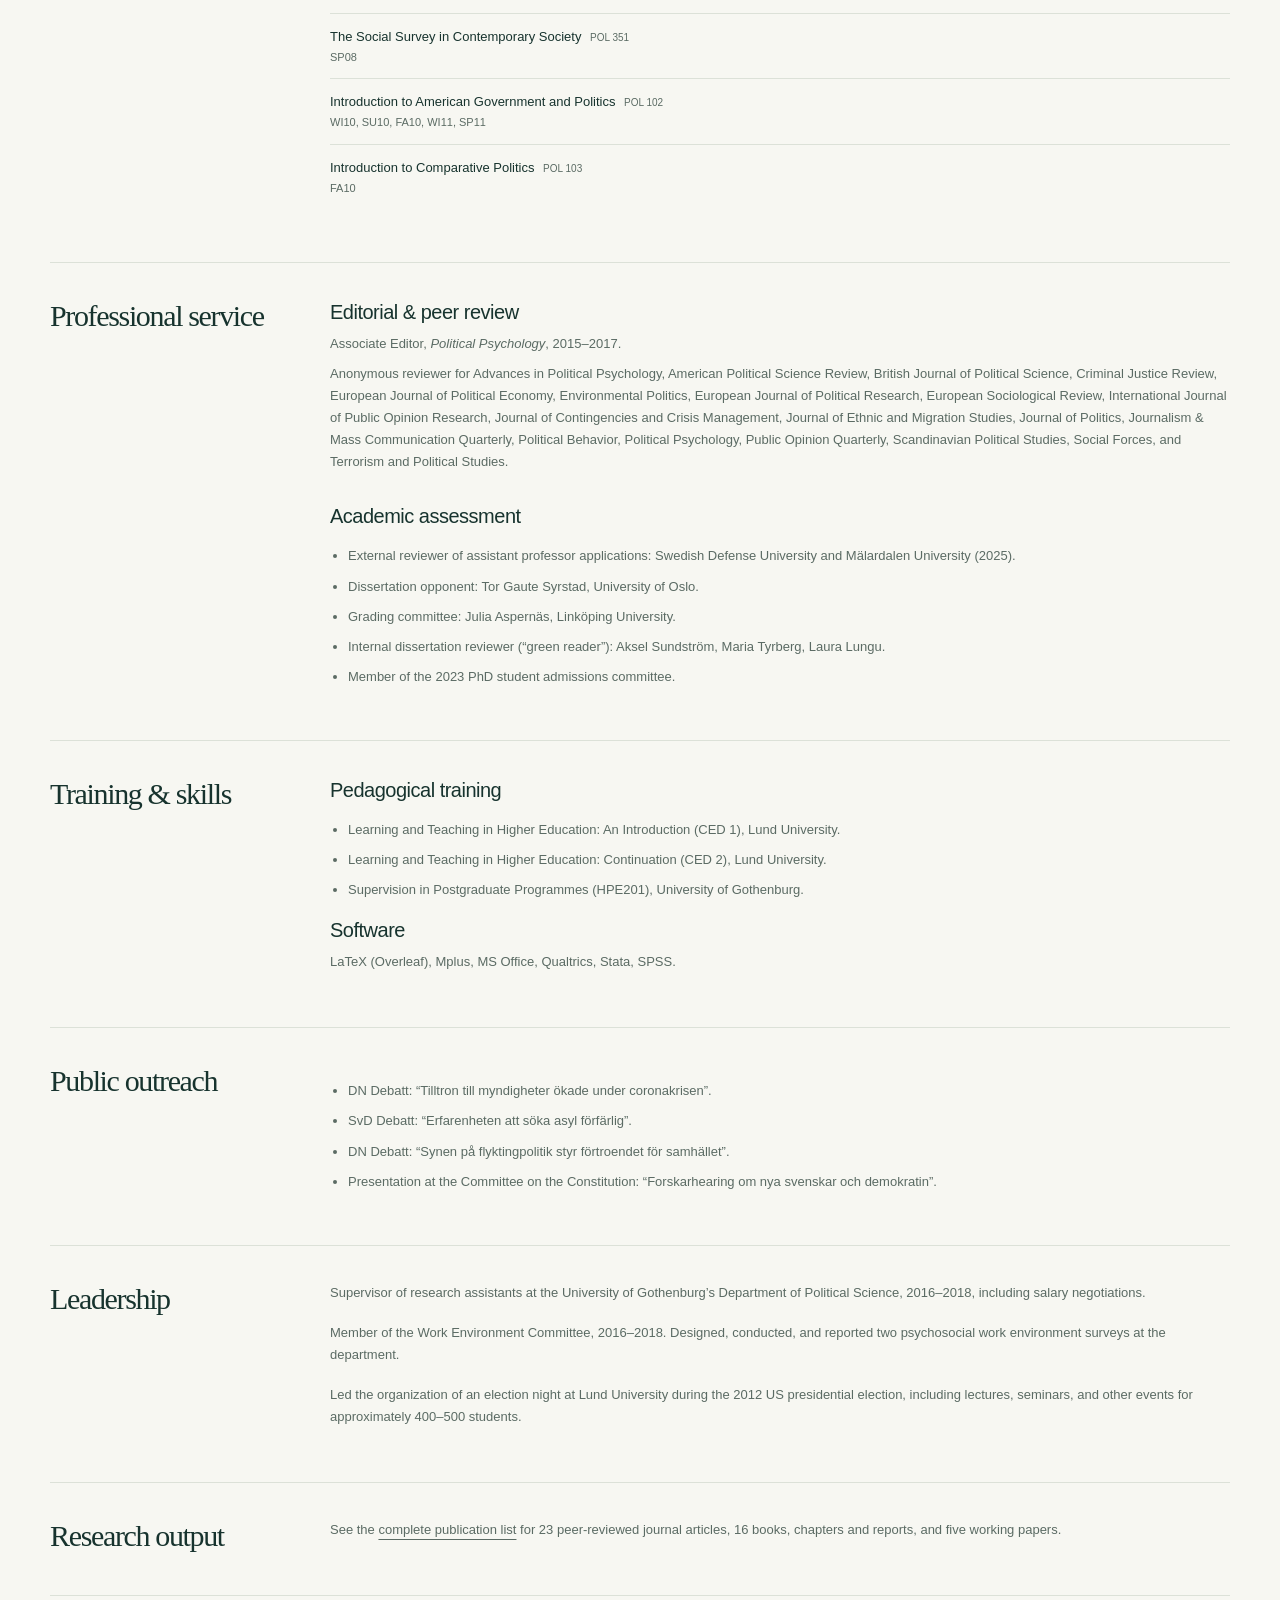
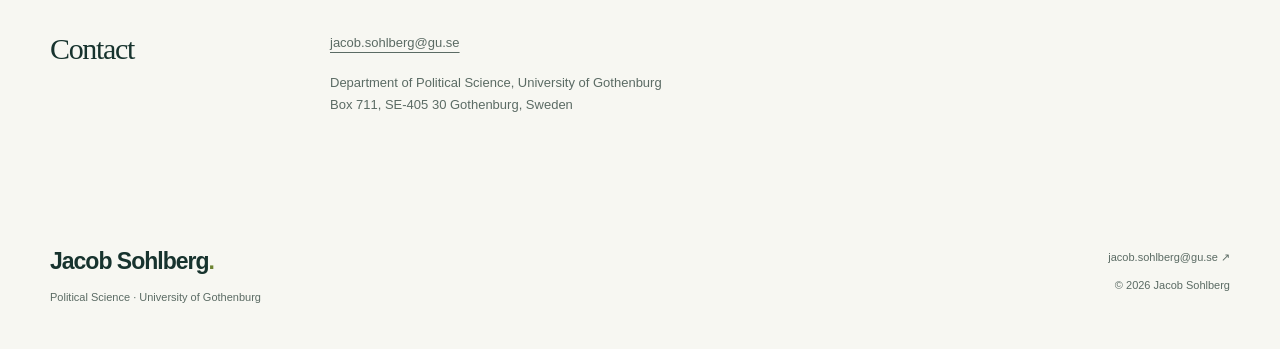
==== commit a7b8ce63: "Add files via upload" ====
--- a/cv.html
+++ b/cv.html
@@ -1,4 +1,4 @@
 <!doctype html>
 <html lang="en"><head><meta charset="utf-8"><meta name="viewport" content="width=device-width, initial-scale=1"><meta name="description" content="Jacob Sohlberg is Associate Professor of Political Science at the University of Gothenburg. Research on public opinion, political psychology, and trust."><meta name="theme-color" content="#f7f7f2"><meta property="og:title" content="Curriculum vitae · Jacob Sohlberg"><meta property="og:description" content="Jacob Sohlberg is Associate Professor of Political Science at the University of Gothenburg. Research on public opinion, political psychology, and trust."><meta property="og:type" content="website"><title>Curriculum vitae · Jacob Sohlberg</title><link rel="icon" href="favicon.svg" type="image/svg+xml"><link rel="stylesheet" href="style.css"><script src="site.js" defer></script></head>
-<body><a class="skip-link" href="#main">Skip to content</a><header class="site-header"><div class="header-inner"><a class="wordmark" href="index.html" aria-label="Jacob Sohlberg home">Jacob Sohlberg<span aria-hidden="true">.</span></a><nav aria-label="Main navigation"><a href="index.html#research">Research</a><a href="publications.html">Publications</a><a href="index.html#teaching">Teaching</a><a href="cv.html" aria-current="page">CV</a><a href="index.html#contact">Contact</a></nav></div></header>
+<body><a class="skip-link" href="#main">Skip to content</a><header class="site-header"><div class="header-inner"><a class="wordmark" href="index.html" aria-label="Jacob Sohlberg home">Jacob Sohlberg<span aria-hidden="true">.</span></a><nav aria-label="Main navigation"><a href="index.html#research">Research</a><a href="publications.html">Publications</a><a href="index.html#disgust-in-the-news">Media</a><a href="index.html#teaching">Teaching</a><a href="cv.html" aria-current="page">CV</a><a href="index.html#contact">Contact</a></nav></div></header>
 <main id="main"><section class="page-heading wrap"><p class="eyebrow">Experience &amp; qualifications</p><h1>Curriculum vitae<span class="accent">.</span></h1><p>Jacob Sohlberg · Associate Professor of Political Science<br>University of Gothenburg · Docent (2020) · PhD (2011)</p><button class="button print-button" type="button" hidden>Print / save as PDF ↗</button></section><div class="wrap cv-content"><section class="cv-section" id="appointments"><h2>Appointments</h2><div><article class="cv-entry"><span class="eyebrow">Jun 2022–present</span><h3>Associate Professor</h3><p>Department of Political Science, University of Gothenburg</p></article><article class="cv-entry"><span class="eyebrow">Jan 2016–Jun 2022</span><h3>Researcher</h3><p>Department of Political Science, University of Gothenburg</p></article><article class="cv-entry"><span class="eyebrow">Jan 2014–Dec 2015</span><h3>Postdoctoral Researcher</h3><p>Department of Political Science, University of Gothenburg</p></article><article class="cv-entry"><span class="eyebrow">Mar 2012–Dec 2013</span><h3>Visiting Assistant Professor</h3><p>Department of Political Science, Lund University</p></article><article class="cv-entry"><span class="eyebrow">Aug 2005–May 2011</span><h3>PhD Student and Instructor</h3><p>Department of Political Science, Stony Brook University</p></article><article class="cv-entry"><span class="eyebrow">Aug 2006–May 2011</span><h3>Statistician and Programmer of Phone and Web Surveys</h3><p>Center for Survey Research, Stony Brook University</p></article></div></section><section class="cv-section" id="education"><h2>Education</h2><div><article class="cv-entry"><span class="eyebrow">2011 · Stony Brook University</span><h3>PhD in Political Science</h3><p>Examination fields: Political Psychology, American Politics, and Political Methodology.</p><p>Dissertation committee: Leonie Huddy (advisor), Stanley Feldman, Gallya Lahav, and Michael X. Delli Carpini (outside reader).</p></article><article class="cv-entry"><span class="eyebrow">Uppsala University</span><h3>Peace and Conflict Studies</h3><p>One-year master’s degree, 2005</p><h3>American Studies</h3><p>One-year master’s degree, 2004</p><h3>Social Sciences</h3><p>BA, 2003</p></article></div></section><section class="cv-section" id="grants"><h2>Grants &amp; fellowships</h2><div><article class="cv-entry"><span class="eyebrow">2025–2026</span><h3>Framtiden, Gothenburg</h3><p>Principal investigator. Commissioned research on public opinion and behavioral indicators of public order.</p></article><article class="cv-entry"><span class="eyebrow">2023–2026</span><h3>MKB, Malmö</h3><p>Principal investigator. Commissioned research on public opinion and behavioral indicators of public order.</p></article><article class="cv-entry"><span class="eyebrow">2022–2026</span><h3>The Society of Swedish Literature in Finland</h3><p>The Future of Diverse and Disadvantaged Neighborhoods in the Nordic Welfare States — The Voices of Residents. Principal investigator since 2025; Peter Esaiasson, PI from 2022.</p></article><article class="cv-entry"><span class="eyebrow">2021–2023</span><h3>Framtiden, Bostadsbolaget, Familjebostäder and Poseidon</h3><p>Improved Household Waste Management: household waste management in vulnerable neighborhoods and the effects of interventions. With Peter Esaiasson (PI).</p></article><article class="cv-entry"><span class="eyebrow">2019–2024</span><h3>The Swedish Foundation for Humanities and Social Sciences (RJ)</h3><p>Knowledge resistance. With Åsa Wikforss (overall PI), Henrik Ekengren Oscarsson, Jesper Strömbäck, Torun Lindholm and others.</p></article><article class="cv-entry"><span class="eyebrow">2018–2021</span><h3>NordForsk</h3><p>Reactions and policy responses to terrorist attacks in the Nordic countries. With Dag Arne Christensen (overall PI) and others. PI for the Swedish part.</p></article><article class="cv-entry"><span class="eyebrow">2018–2020</span><h3>FORTE</h3><p>Political attitudes and behavior of residents living in disadvantaged neighborhoods. With Peter Esaiasson (PI). Grant 2017-00604.</p></article><article class="cv-entry"><span class="eyebrow">2017–2022</span><h3>Swedish Civil Contingency Agency (MSB)</h3><p>Crisis communication and trust. With Bengt Johansson (PI), Monika Djerf-Pierre, Tomas Odén, Marina Ghersetti, Orla Vigsö and Peter Esaiasson.</p></article><article class="cv-entry"><span class="eyebrow">2017</span><h3>FORTE</h3><p>Recruiting residents living in disadvantaged neighborhoods to a web panel. With Peter Esaiasson (PI).</p></article><article class="cv-entry"><span class="eyebrow">2016–2017</span><h3>Migration Studies Delegation (DELMI)</h3><p>Dynamics of political attitudes among asylum seekers. With Peter Esaiasson (PI).</p></article><article class="cv-entry"><span class="eyebrow">2005–2006</span><h3>Fulbright Scholarship</h3><p>Graduate studies in the United States.</p></article></div></section><section class="cv-section" id="phd-supervision"><h2>PhD supervision</h2><div><article class="cv-entry"><span class="eyebrow">September 2020–May 2024</span><h3>Luca Versteegen</h3><p>PhD supervision, Department of Political Science, University of Gothenburg.</p></article></div></section><section class="cv-section" id="teaching-experience"><h2>Teaching &amp; supervision</h2><div><p>Director of studies for future grade 7–9 and upper-secondary school teachers in the social sciences, 2026–.</p><p>Teaching across undergraduate, master’s, and doctoral levels, including sole instruction, collaborative teaching, course coordination, curriculum development, and course design.</p><p class="muted">Term abbreviations: SP = spring, SU = summer, FA = fall, WI = winter.</p><h3 class="cv-subheading">University of Gothenburg</h3><ul class="course-cv"><li><strong>Applied Statistical Analysis</strong> <span>SF2321</span><small>FA17</small></li><li><strong>Citizens, Politicians and the Media</strong> <span>SF2222</span><small>SP14, SP23</small></li><li><strong>Democracy in Theory and Practice</strong> <span>SK1213</span><small>SP14, FA14, SP15, FA15, SP16</small></li><li><strong>Environmental Politics</strong> <span>SK1224</span><small>SP23, SP24, SP25, SP26</small></li><li><strong>Public Opinion and Political Behavior (PhD level)</strong> <span>SK30001</span><small>FA21, FA22, FA23, FA24, FA25, FA26</small></li><li><strong>Research Methods in Political Science</strong> <span>SK1313</span><small>SP16, SP17</small></li><li><strong>Research Methods for Teachers</strong> <span>LGSH65/LGS115</span><small>SP16, FA17, FA19, FA20, FA21, FA22, FA23, FA24, FA25</small></li><li><strong>Swedish Politics</strong> <span>L9S030/LGS030</span><small>SP25, SP26</small></li><li><strong>The Politics of Crisis Communication</strong> <span>MK2202</span><small>SP20, SP21, SP22, SP23, SP24, SP25</small></li><li><strong>Thematic Specialization</strong> <span>SK1223</span><small>FA16</small></li></ul><p>Thesis supervision: 45 students (spring 2014–spring 2026), plus grading.</p><h3 class="cv-subheading">Lund University</h3><ul class="course-cv"><li><strong>American Government</strong> <span>STVK02</span><small>FA12</small></li><li><strong>International Politics</strong> <span>STVA12</span><small>SP12, FA12, SP13</small></li><li><strong>Political Psychology (PhD course)</strong> <span></span><small>FA13</small></li><li><strong>Research Methods in Peace and Conflict Studies</strong> <span>FKVK02</span><small>SP13</small></li><li><strong>Research Methods in Political Science</strong> <span>STVA22</span><small>FA12</small></li><li><strong>Wars of the Past and Today</strong> <span>FKVA12</span><small>FA12, SP13</small></li></ul><p>Thesis supervision: 17 students, plus grading.</p><h3 class="cv-subheading">Stony Brook University</h3><ul class="course-cv"><li><strong>Directed Research</strong> <span>POL 487</span><small>SP09, SP10, SU10</small></li><li><strong>U.S. Foreign Policy</strong> <span>POL 336</span><small>SU09</small></li><li><strong>The Social Survey in Contemporary Society</strong> <span>POL 351</span><small>SP08</small></li><li><strong>Introduction to American Government and Politics</strong> <span>POL 102</span><small>WI10, SU10, FA10, WI11, SP11</small></li><li><strong>Introduction to Comparative Politics</strong> <span>POL 103</span><small>FA10</small></li></ul></div></section><section class="cv-section" id="service"><h2>Professional service</h2><div><article class="cv-entry"><h3>Editorial &amp; peer review</h3><p>Associate Editor, <em>Political Psychology</em>, 2015–2017.</p><p>Anonymous reviewer for Advances in Political Psychology, American Political Science Review, British Journal of Political Science, Criminal Justice Review, European Journal of Political Economy, Environmental Politics, European Journal of Political Research, European Sociological Review, International Journal of Public Opinion Research, Journal of Contingencies and Crisis Management, Journal of Ethnic and Migration Studies, Journal of Politics, Journalism &amp; Mass Communication Quarterly, Political Behavior, Political Psychology, Public Opinion Quarterly, Scandinavian Political Studies, Social Forces, and Terrorism and Political Studies.</p></article><article class="cv-entry"><h3>Academic assessment</h3><ul><li>External reviewer of assistant professor applications: Swedish Defense University and Mälardalen University (2025).</li><li>Dissertation opponent: Tor Gaute Syrstad, University of Oslo.</li><li>Grading committee: Julia Aspernäs, Linköping University.</li><li>Internal dissertation reviewer (“green reader”): Aksel Sundström, Maria Tyrberg, Laura Lungu.</li><li>Member of the 2023 PhD student admissions committee.</li></ul></article></div></section><section class="cv-section" id="training"><h2>Training &amp; skills</h2><div><h3>Pedagogical training</h3><ul><li>Learning and Teaching in Higher Education: An Introduction (CED 1), Lund University.</li><li>Learning and Teaching in Higher Education: Continuation (CED 2), Lund University.</li><li>Supervision in Postgraduate Programmes (HPE201), University of Gothenburg.</li></ul><h3>Software</h3><p>LaTeX (Overleaf), Mplus, MS Office, Qualtrics, Stata, SPSS.</p></div></section><section class="cv-section" id="outreach"><h2>Public outreach</h2><div><ul><li>DN Debatt: “Tilltron till myndigheter ökade under coronakrisen”.</li><li>SvD Debatt: “Erfarenheten att söka asyl förfärlig”.</li><li>DN Debatt: “Synen på flyktingpolitik styr förtroendet för samhället”.</li><li>Presentation at the Committee on the Constitution: “Forskarhearing om nya svenskar och demokratin”.</li></ul></div></section><section class="cv-section" id="leadership"><h2>Leadership</h2><div><p>Supervisor of research assistants at the University of Gothenburg’s Department of Political Science, 2016–2018, including salary negotiations.</p><p>Member of the Work Environment Committee, 2016–2018. Designed, conducted, and reported two psychosocial work environment surveys at the department.</p><p>Led the organization of an election night at Lund University during the 2012 US presidential election, including lectures, seminars, and other events for approximately 400–500 students.</p></div></section><section class="cv-section" id="research-output"><h2>Research output</h2><div><p>See the <a href="publications.html">complete publication list</a> for 23 peer-reviewed journal articles, 16 books, chapters and reports, and five working papers.</p></div></section><section class="cv-section" id="cv-contact"><h2>Contact</h2><div><p><a href="mailto:jacob.sohlberg@gu.se">jacob.sohlberg@gu.se</a></p><p>Department of Political Science, University of Gothenburg<br>Box 711, SE-405 30 Gothenburg, Sweden</p></div></section></div></main><footer class="site-footer wrap"><div><a class="wordmark" href="index.html">Jacob Sohlberg<span aria-hidden="true">.</span></a><p>Political Science · University of Gothenburg</p></div><div><a href="mailto:jacob.sohlberg@gu.se">jacob.sohlberg@gu.se ↗</a><p>© 2026 Jacob Sohlberg</p></div></footer></body></html>
--- a/style.css
+++ b/style.css
@@ -13,3 +13,7 @@
 
 .supervision-highlight{margin-top:30px;padding:22px 24px;border-left:3px solid var(--accent);background:#244b43}.supervision-highlight .eyebrow{margin-bottom:8px}.supervision-highlight h3{font-family:Georgia,'Times New Roman',serif;font-size:29px;margin-bottom:10px}.supervision-highlight p:not(.eyebrow){margin-bottom:12px}.cv-section#phd-supervision h3{font-family:Georgia,'Times New Roman',serif;font-size:28px}
 @media print{.supervision-highlight{background:none;border:1px solid #777;color:black}.cv-section#phd-supervision h3{font-size:20px}}
+
+.profile-intro{display:flex;align-items:center;gap:18px;margin-bottom:28px}.portrait-frame{width:88px;height:88px;flex:0 0 88px;border-radius:50%;overflow:hidden;box-shadow:0 0 0 4px var(--paper),0 0 0 5px var(--line)}.profile-portrait{display:block;width:100%;height:100%;object-fit:cover;object-position:50% 25%;transform:scale(1.6);transform-origin:50% 10%}.profile-name{font-size:17px;font-weight:600;line-height:1.4;margin:0 0 5px}.profile-role{font-size:11px;line-height:1.65;color:var(--muted);margin:0}@media(max-width:450px){.portrait-frame{width:72px;height:72px;flex-basis:72px}.profile-intro{gap:15px}.profile-name{font-size:16px}}
+
+.media-feature-grid{display:grid;grid-template-columns:minmax(0,1fr) minmax(0,1.2fr);gap:48px}.media-study{padding:32px;background:var(--soft);border:1px solid var(--line);align-self:start}.media-study .eyebrow{margin-bottom:18px}.media-study h3{font-family:Georgia,'Times New Roman',serif;font-size:32px}.media-study>p:not(.eyebrow){font-size:14px;color:var(--muted)}.media-study .media-citation{font-size:11px!important;margin-block:24px}.university-news{display:block;margin-top:18px}.media-coverage article{border-top:1px solid var(--line);padding:23px 0}.coverage-meta{display:flex;justify-content:space-between;flex-wrap:wrap;gap:8px;font-size:10px;color:var(--muted);margin-bottom:12px}.coverage-meta>span{font-weight:700;color:var(--green)}.media-coverage h3{font-size:21px;margin-bottom:12px}.media-coverage h3 a{text-decoration:none}.media-coverage h3 a:hover{text-decoration:underline}.media-coverage article>p{font-size:10px;color:var(--muted);margin:0}.media-link{display:block;width:fit-content;font-size:11px;font-weight:600;margin-top:12px;text-decoration:none}.media-link:hover{text-decoration:underline}@media(max-width:760px){.media-feature-grid{grid-template-columns:1fr;gap:25px}.media-study{padding:25px}.media-study h3{font-size:29px}}@media print{.media-feature-grid{display:block}.media-study{background:none}.media-coverage article{break-inside:avoid}}
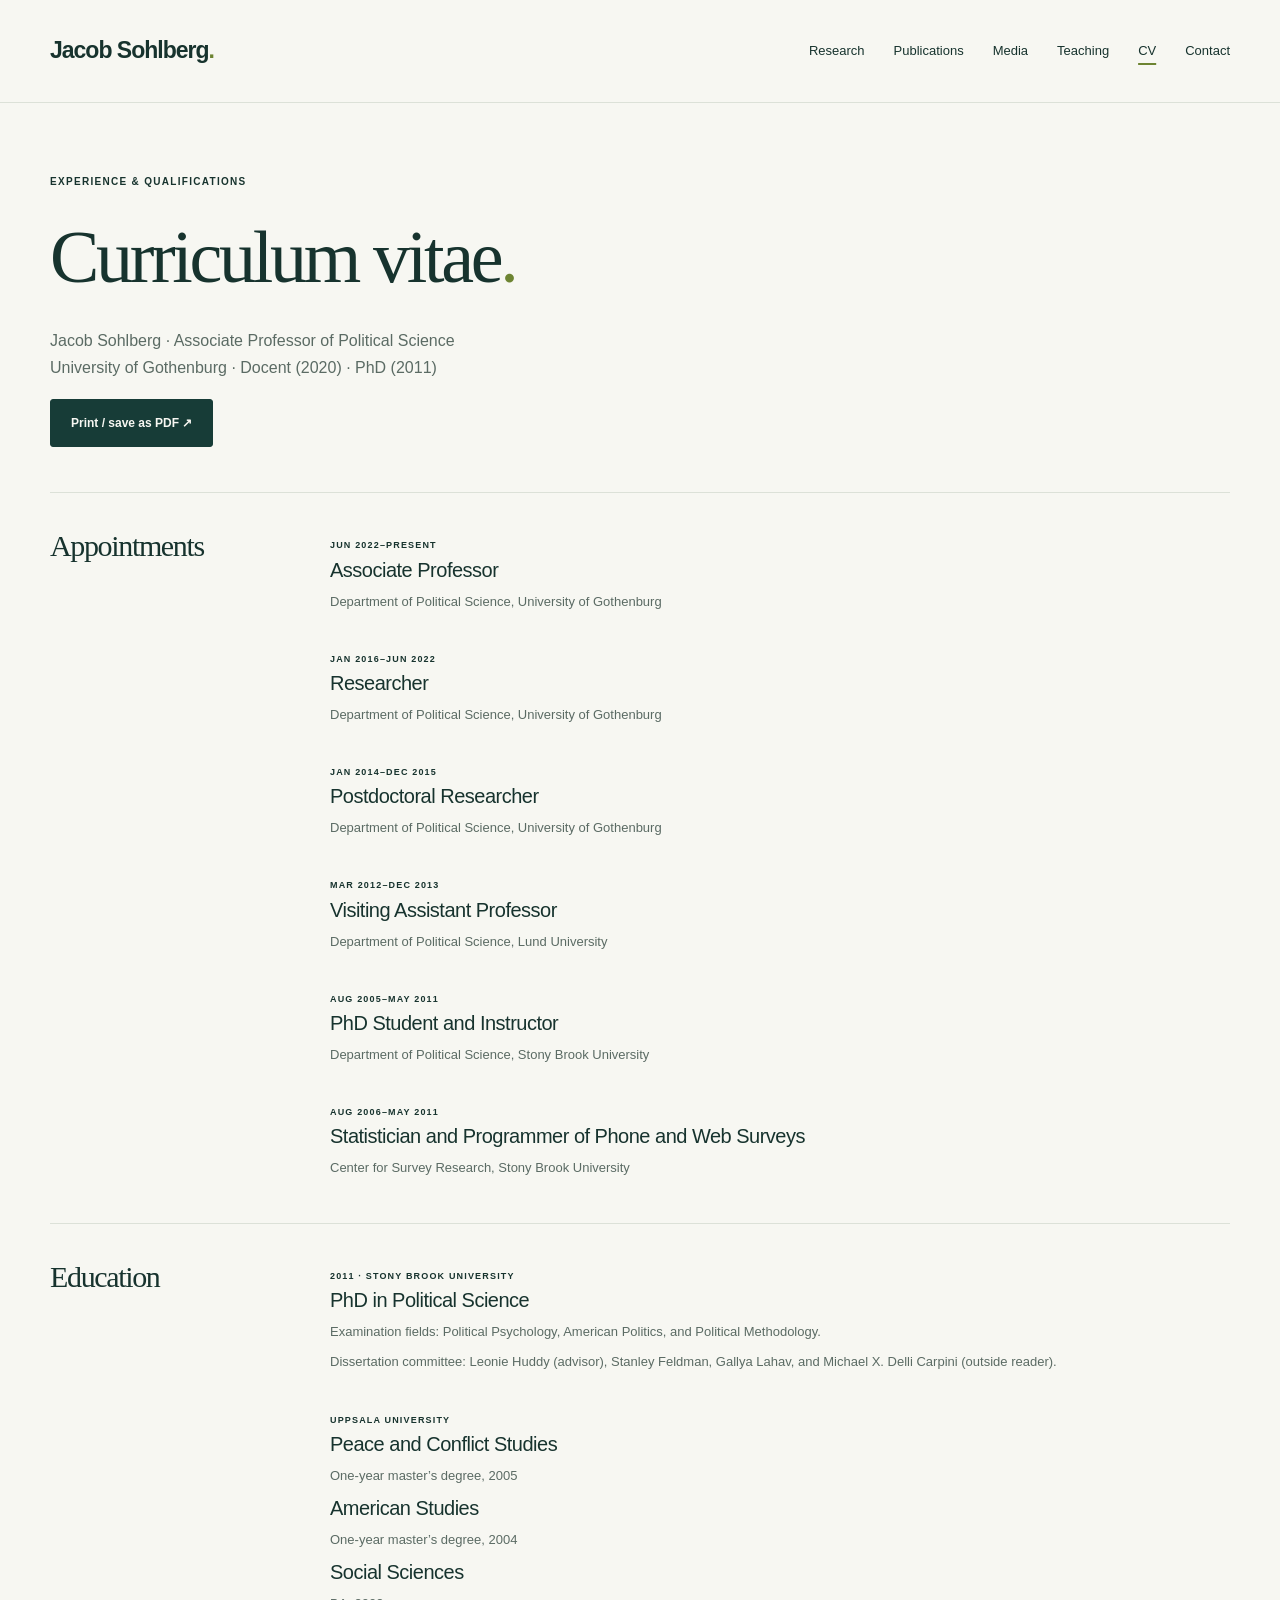
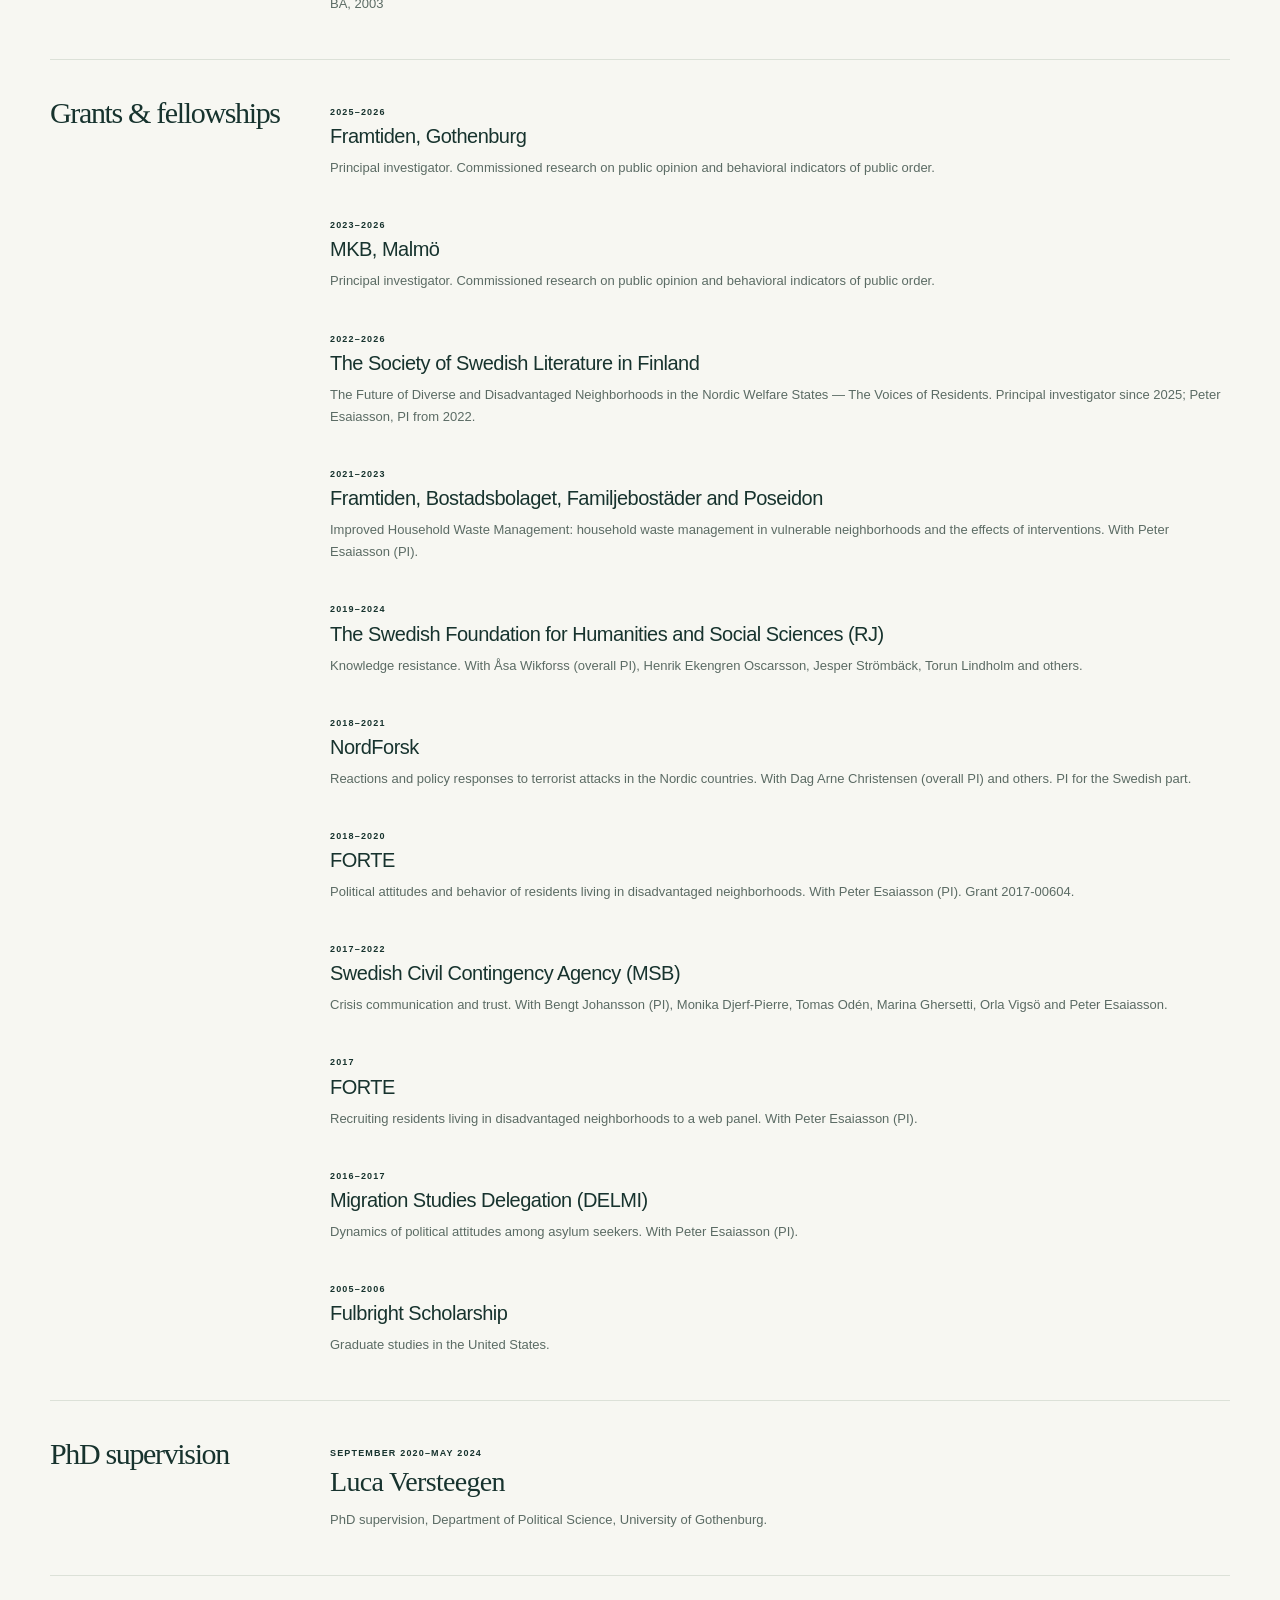
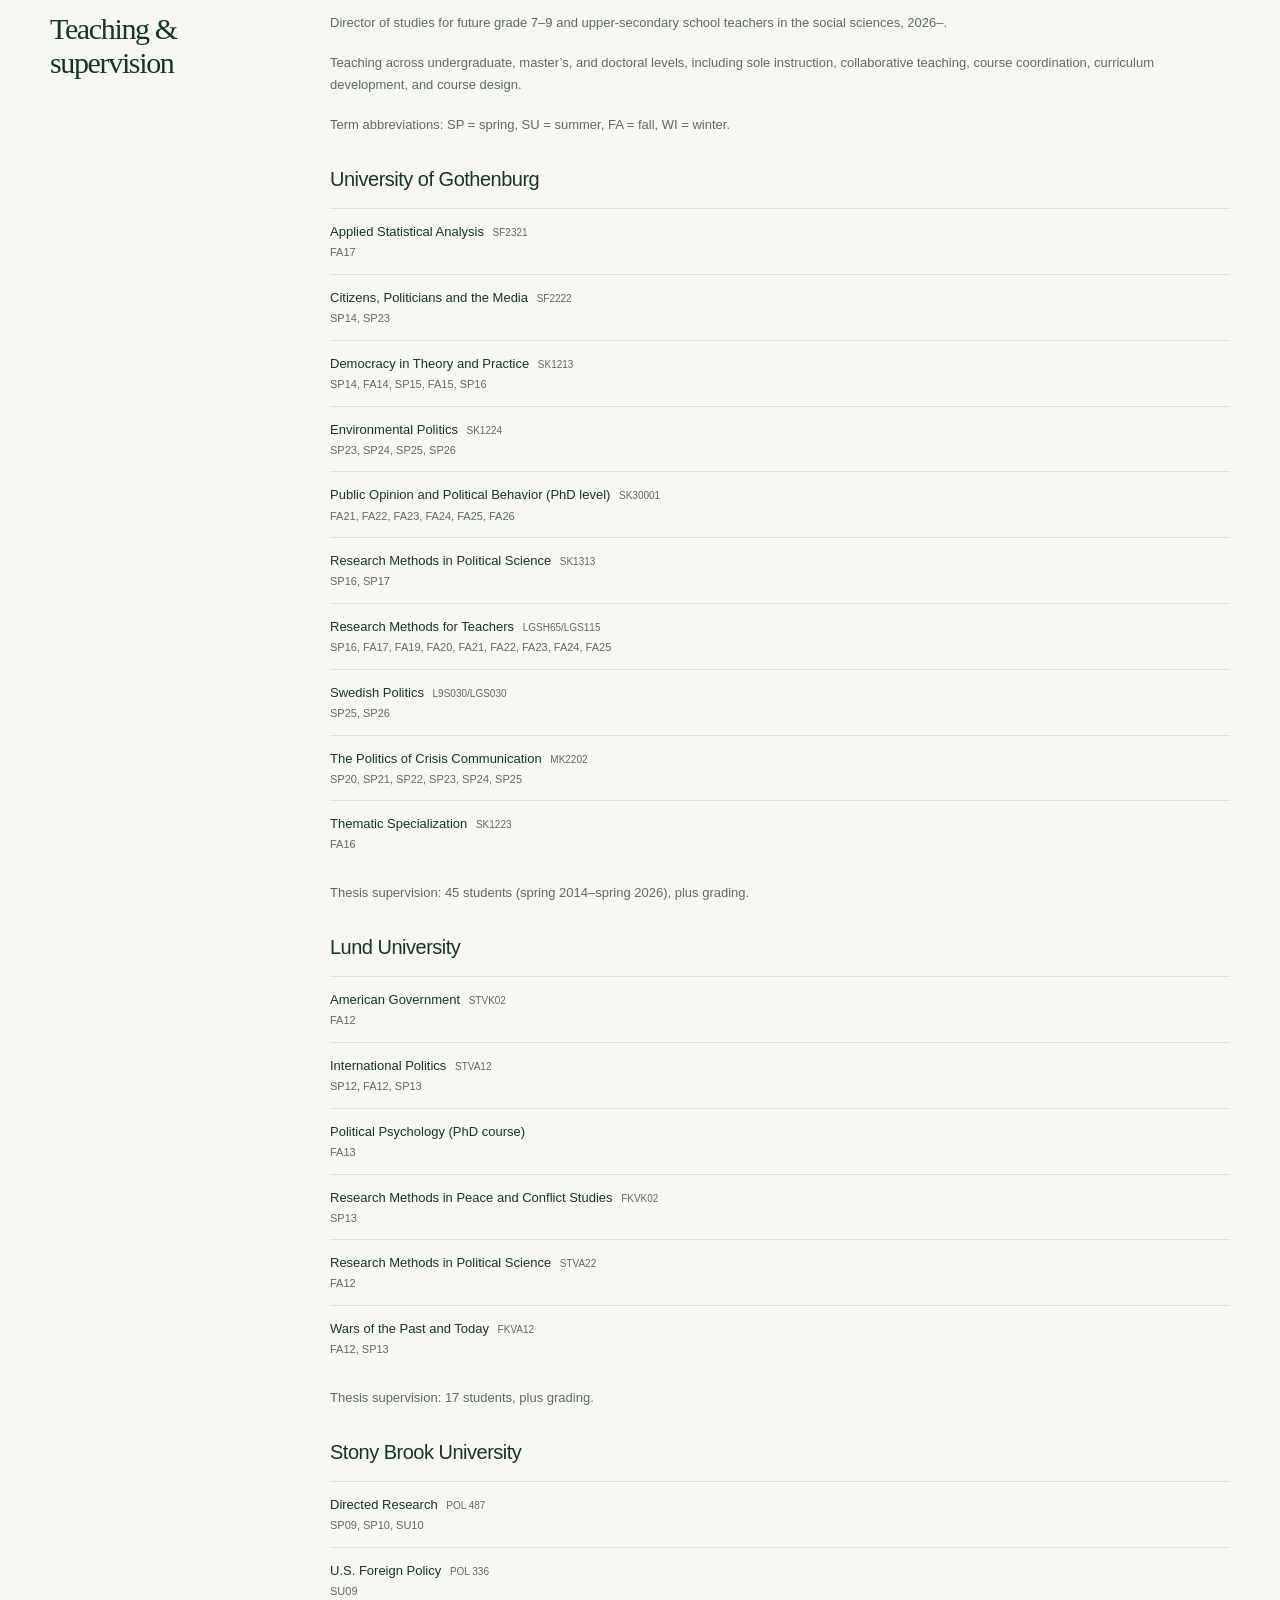
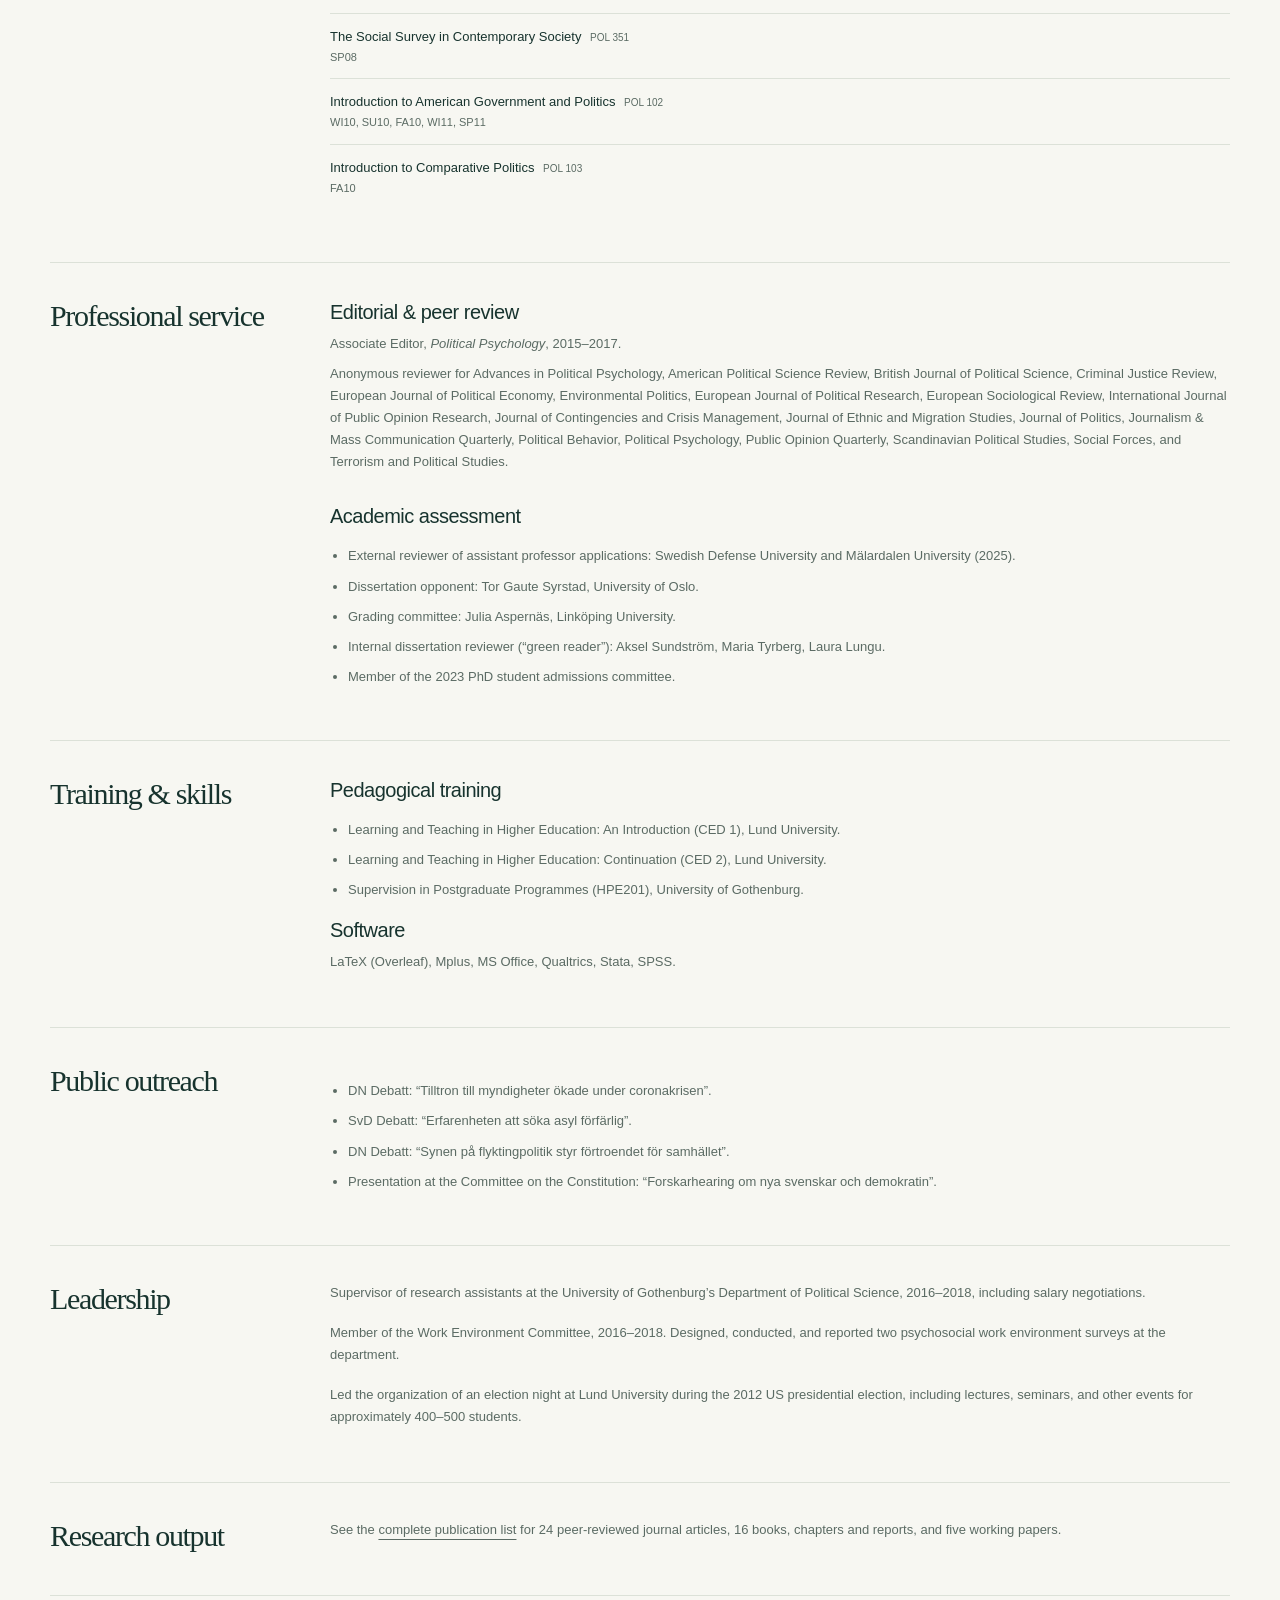
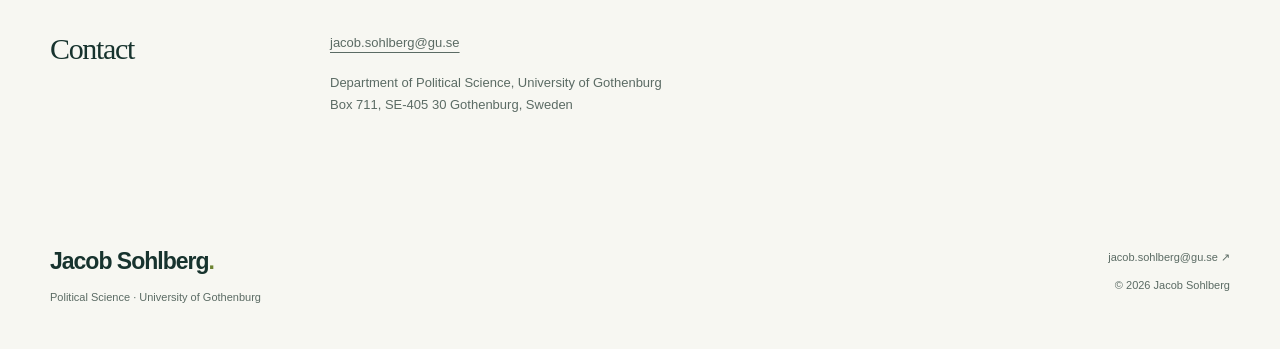
==== commit eda2ac80: "Add Versteegen and Sohlberg SPS publication" ====
--- a/cv.html
+++ b/cv.html
@@ -1,4 +1,4 @@
 <!doctype html>
-<html lang="en"><head><meta charset="utf-8"><meta name="viewport" content="width=device-width, initial-scale=1"><meta name="description" content="Jacob Sohlberg is Associate Professor of Political Science at the University of Gothenburg. Research on public opinion, political psychology, and trust."><meta name="theme-color" content="#f7f7f2"><meta property="og:title" content="Curriculum vitae · Jacob Sohlberg"><meta property="og:description" content="Jacob Sohlberg is Associate Professor of Political Science at the University of Gothenburg. Research on public opinion, political psychology, and trust."><meta property="og:type" content="website"><title>Curriculum vitae · Jacob Sohlberg</title><link rel="icon" href="favicon.svg" type="image/svg+xml"><link rel="stylesheet" href="style.css"><script src="site.js" defer></script></head>
+<html lang="en"><head><meta charset="utf-8"><meta name="viewport" content="width=device-width, initial-scale=1"><meta name="description" content="Jacob Sohlberg is Associate Professor of Political Science at the University of Gothenburg. Research on public opinion, political psychology, and trust."><meta name="theme-color" content="#f7f7f2"><meta property="og:title" content="Curriculum vitae · Jacob Sohlberg"><meta property="og:description" content="Jacob Sohlberg is Associate Professor of Political Science at the University of Gothenburg. Research on public opinion, political psychology, and trust."><meta property="og:type" content="website"><title>Curriculum vitae · Jacob Sohlberg</title><link rel="icon" href="favicon.svg" type="image/svg+xml"><link rel="stylesheet" href="style.css"><script src="site.js" defer></script><!-- Cloudflare Web Analytics --><script type='module' src='https://static.cloudflareinsights.com/beacon.min.js' data-cf-beacon='{"token": "82c2d623e8ec4a98b226dbea287f801e"}'></script><!-- End Cloudflare Web Analytics --></head>
 <body><a class="skip-link" href="#main">Skip to content</a><header class="site-header"><div class="header-inner"><a class="wordmark" href="index.html" aria-label="Jacob Sohlberg home">Jacob Sohlberg<span aria-hidden="true">.</span></a><nav aria-label="Main navigation"><a href="index.html#research">Research</a><a href="publications.html">Publications</a><a href="index.html#disgust-in-the-news">Media</a><a href="index.html#teaching">Teaching</a><a href="cv.html" aria-current="page">CV</a><a href="index.html#contact">Contact</a></nav></div></header>
-<main id="main"><section class="page-heading wrap"><p class="eyebrow">Experience &amp; qualifications</p><h1>Curriculum vitae<span class="accent">.</span></h1><p>Jacob Sohlberg · Associate Professor of Political Science<br>University of Gothenburg · Docent (2020) · PhD (2011)</p><button class="button print-button" type="button" hidden>Print / save as PDF ↗</button></section><div class="wrap cv-content"><section class="cv-section" id="appointments"><h2>Appointments</h2><div><article class="cv-entry"><span class="eyebrow">Jun 2022–present</span><h3>Associate Professor</h3><p>Department of Political Science, University of Gothenburg</p></article><article class="cv-entry"><span class="eyebrow">Jan 2016–Jun 2022</span><h3>Researcher</h3><p>Department of Political Science, University of Gothenburg</p></article><article class="cv-entry"><span class="eyebrow">Jan 2014–Dec 2015</span><h3>Postdoctoral Researcher</h3><p>Department of Political Science, University of Gothenburg</p></article><article class="cv-entry"><span class="eyebrow">Mar 2012–Dec 2013</span><h3>Visiting Assistant Professor</h3><p>Department of Political Science, Lund University</p></article><article class="cv-entry"><span class="eyebrow">Aug 2005–May 2011</span><h3>PhD Student and Instructor</h3><p>Department of Political Science, Stony Brook University</p></article><article class="cv-entry"><span class="eyebrow">Aug 2006–May 2011</span><h3>Statistician and Programmer of Phone and Web Surveys</h3><p>Center for Survey Research, Stony Brook University</p></article></div></section><section class="cv-section" id="education"><h2>Education</h2><div><article class="cv-entry"><span class="eyebrow">2011 · Stony Brook University</span><h3>PhD in Political Science</h3><p>Examination fields: Political Psychology, American Politics, and Political Methodology.</p><p>Dissertation committee: Leonie Huddy (advisor), Stanley Feldman, Gallya Lahav, and Michael X. Delli Carpini (outside reader).</p></article><article class="cv-entry"><span class="eyebrow">Uppsala University</span><h3>Peace and Conflict Studies</h3><p>One-year master’s degree, 2005</p><h3>American Studies</h3><p>One-year master’s degree, 2004</p><h3>Social Sciences</h3><p>BA, 2003</p></article></div></section><section class="cv-section" id="grants"><h2>Grants &amp; fellowships</h2><div><article class="cv-entry"><span class="eyebrow">2025–2026</span><h3>Framtiden, Gothenburg</h3><p>Principal investigator. Commissioned research on public opinion and behavioral indicators of public order.</p></article><article class="cv-entry"><span class="eyebrow">2023–2026</span><h3>MKB, Malmö</h3><p>Principal investigator. Commissioned research on public opinion and behavioral indicators of public order.</p></article><article class="cv-entry"><span class="eyebrow">2022–2026</span><h3>The Society of Swedish Literature in Finland</h3><p>The Future of Diverse and Disadvantaged Neighborhoods in the Nordic Welfare States — The Voices of Residents. Principal investigator since 2025; Peter Esaiasson, PI from 2022.</p></article><article class="cv-entry"><span class="eyebrow">2021–2023</span><h3>Framtiden, Bostadsbolaget, Familjebostäder and Poseidon</h3><p>Improved Household Waste Management: household waste management in vulnerable neighborhoods and the effects of interventions. With Peter Esaiasson (PI).</p></article><article class="cv-entry"><span class="eyebrow">2019–2024</span><h3>The Swedish Foundation for Humanities and Social Sciences (RJ)</h3><p>Knowledge resistance. With Åsa Wikforss (overall PI), Henrik Ekengren Oscarsson, Jesper Strömbäck, Torun Lindholm and others.</p></article><article class="cv-entry"><span class="eyebrow">2018–2021</span><h3>NordForsk</h3><p>Reactions and policy responses to terrorist attacks in the Nordic countries. With Dag Arne Christensen (overall PI) and others. PI for the Swedish part.</p></article><article class="cv-entry"><span class="eyebrow">2018–2020</span><h3>FORTE</h3><p>Political attitudes and behavior of residents living in disadvantaged neighborhoods. With Peter Esaiasson (PI). Grant 2017-00604.</p></article><article class="cv-entry"><span class="eyebrow">2017–2022</span><h3>Swedish Civil Contingency Agency (MSB)</h3><p>Crisis communication and trust. With Bengt Johansson (PI), Monika Djerf-Pierre, Tomas Odén, Marina Ghersetti, Orla Vigsö and Peter Esaiasson.</p></article><article class="cv-entry"><span class="eyebrow">2017</span><h3>FORTE</h3><p>Recruiting residents living in disadvantaged neighborhoods to a web panel. With Peter Esaiasson (PI).</p></article><article class="cv-entry"><span class="eyebrow">2016–2017</span><h3>Migration Studies Delegation (DELMI)</h3><p>Dynamics of political attitudes among asylum seekers. With Peter Esaiasson (PI).</p></article><article class="cv-entry"><span class="eyebrow">2005–2006</span><h3>Fulbright Scholarship</h3><p>Graduate studies in the United States.</p></article></div></section><section class="cv-section" id="phd-supervision"><h2>PhD supervision</h2><div><article class="cv-entry"><span class="eyebrow">September 2020–May 2024</span><h3>Luca Versteegen</h3><p>PhD supervision, Department of Political Science, University of Gothenburg.</p></article></div></section><section class="cv-section" id="teaching-experience"><h2>Teaching &amp; supervision</h2><div><p>Director of studies for future grade 7–9 and upper-secondary school teachers in the social sciences, 2026–.</p><p>Teaching across undergraduate, master’s, and doctoral levels, including sole instruction, collaborative teaching, course coordination, curriculum development, and course design.</p><p class="muted">Term abbreviations: SP = spring, SU = summer, FA = fall, WI = winter.</p><h3 class="cv-subheading">University of Gothenburg</h3><ul class="course-cv"><li><strong>Applied Statistical Analysis</strong> <span>SF2321</span><small>FA17</small></li><li><strong>Citizens, Politicians and the Media</strong> <span>SF2222</span><small>SP14, SP23</small></li><li><strong>Democracy in Theory and Practice</strong> <span>SK1213</span><small>SP14, FA14, SP15, FA15, SP16</small></li><li><strong>Environmental Politics</strong> <span>SK1224</span><small>SP23, SP24, SP25, SP26</small></li><li><strong>Public Opinion and Political Behavior (PhD level)</strong> <span>SK30001</span><small>FA21, FA22, FA23, FA24, FA25, FA26</small></li><li><strong>Research Methods in Political Science</strong> <span>SK1313</span><small>SP16, SP17</small></li><li><strong>Research Methods for Teachers</strong> <span>LGSH65/LGS115</span><small>SP16, FA17, FA19, FA20, FA21, FA22, FA23, FA24, FA25</small></li><li><strong>Swedish Politics</strong> <span>L9S030/LGS030</span><small>SP25, SP26</small></li><li><strong>The Politics of Crisis Communication</strong> <span>MK2202</span><small>SP20, SP21, SP22, SP23, SP24, SP25</small></li><li><strong>Thematic Specialization</strong> <span>SK1223</span><small>FA16</small></li></ul><p>Thesis supervision: 45 students (spring 2014–spring 2026), plus grading.</p><h3 class="cv-subheading">Lund University</h3><ul class="course-cv"><li><strong>American Government</strong> <span>STVK02</span><small>FA12</small></li><li><strong>International Politics</strong> <span>STVA12</span><small>SP12, FA12, SP13</small></li><li><strong>Political Psychology (PhD course)</strong> <span></span><small>FA13</small></li><li><strong>Research Methods in Peace and Conflict Studies</strong> <span>FKVK02</span><small>SP13</small></li><li><strong>Research Methods in Political Science</strong> <span>STVA22</span><small>FA12</small></li><li><strong>Wars of the Past and Today</strong> <span>FKVA12</span><small>FA12, SP13</small></li></ul><p>Thesis supervision: 17 students, plus grading.</p><h3 class="cv-subheading">Stony Brook University</h3><ul class="course-cv"><li><strong>Directed Research</strong> <span>POL 487</span><small>SP09, SP10, SU10</small></li><li><strong>U.S. Foreign Policy</strong> <span>POL 336</span><small>SU09</small></li><li><strong>The Social Survey in Contemporary Society</strong> <span>POL 351</span><small>SP08</small></li><li><strong>Introduction to American Government and Politics</strong> <span>POL 102</span><small>WI10, SU10, FA10, WI11, SP11</small></li><li><strong>Introduction to Comparative Politics</strong> <span>POL 103</span><small>FA10</small></li></ul></div></section><section class="cv-section" id="service"><h2>Professional service</h2><div><article class="cv-entry"><h3>Editorial &amp; peer review</h3><p>Associate Editor, <em>Political Psychology</em>, 2015–2017.</p><p>Anonymous reviewer for Advances in Political Psychology, American Political Science Review, British Journal of Political Science, Criminal Justice Review, European Journal of Political Economy, Environmental Politics, European Journal of Political Research, European Sociological Review, International Journal of Public Opinion Research, Journal of Contingencies and Crisis Management, Journal of Ethnic and Migration Studies, Journal of Politics, Journalism &amp; Mass Communication Quarterly, Political Behavior, Political Psychology, Public Opinion Quarterly, Scandinavian Political Studies, Social Forces, and Terrorism and Political Studies.</p></article><article class="cv-entry"><h3>Academic assessment</h3><ul><li>External reviewer of assistant professor applications: Swedish Defense University and Mälardalen University (2025).</li><li>Dissertation opponent: Tor Gaute Syrstad, University of Oslo.</li><li>Grading committee: Julia Aspernäs, Linköping University.</li><li>Internal dissertation reviewer (“green reader”): Aksel Sundström, Maria Tyrberg, Laura Lungu.</li><li>Member of the 2023 PhD student admissions committee.</li></ul></article></div></section><section class="cv-section" id="training"><h2>Training &amp; skills</h2><div><h3>Pedagogical training</h3><ul><li>Learning and Teaching in Higher Education: An Introduction (CED 1), Lund University.</li><li>Learning and Teaching in Higher Education: Continuation (CED 2), Lund University.</li><li>Supervision in Postgraduate Programmes (HPE201), University of Gothenburg.</li></ul><h3>Software</h3><p>LaTeX (Overleaf), Mplus, MS Office, Qualtrics, Stata, SPSS.</p></div></section><section class="cv-section" id="outreach"><h2>Public outreach</h2><div><ul><li>DN Debatt: “Tilltron till myndigheter ökade under coronakrisen”.</li><li>SvD Debatt: “Erfarenheten att söka asyl förfärlig”.</li><li>DN Debatt: “Synen på flyktingpolitik styr förtroendet för samhället”.</li><li>Presentation at the Committee on the Constitution: “Forskarhearing om nya svenskar och demokratin”.</li></ul></div></section><section class="cv-section" id="leadership"><h2>Leadership</h2><div><p>Supervisor of research assistants at the University of Gothenburg’s Department of Political Science, 2016–2018, including salary negotiations.</p><p>Member of the Work Environment Committee, 2016–2018. Designed, conducted, and reported two psychosocial work environment surveys at the department.</p><p>Led the organization of an election night at Lund University during the 2012 US presidential election, including lectures, seminars, and other events for approximately 400–500 students.</p></div></section><section class="cv-section" id="research-output"><h2>Research output</h2><div><p>See the <a href="publications.html">complete publication list</a> for 23 peer-reviewed journal articles, 16 books, chapters and reports, and five working papers.</p></div></section><section class="cv-section" id="cv-contact"><h2>Contact</h2><div><p><a href="mailto:jacob.sohlberg@gu.se">jacob.sohlberg@gu.se</a></p><p>Department of Political Science, University of Gothenburg<br>Box 711, SE-405 30 Gothenburg, Sweden</p></div></section></div></main><footer class="site-footer wrap"><div><a class="wordmark" href="index.html">Jacob Sohlberg<span aria-hidden="true">.</span></a><p>Political Science · University of Gothenburg</p></div><div><a href="mailto:jacob.sohlberg@gu.se">jacob.sohlberg@gu.se ↗</a><p>© 2026 Jacob Sohlberg</p></div></footer></body></html>+<main id="main"><section class="page-heading wrap"><p class="eyebrow">Experience &amp; qualifications</p><h1>Curriculum vitae<span class="accent">.</span></h1><p>Jacob Sohlberg · Associate Professor of Political Science<br>University of Gothenburg · Docent (2020) · PhD (2011)</p><button class="button print-button" type="button" hidden>Print / save as PDF ↗</button></section><div class="wrap cv-content"><section class="cv-section" id="appointments"><h2>Appointments</h2><div><article class="cv-entry"><span class="eyebrow">Jun 2022–present</span><h3>Associate Professor</h3><p>Department of Political Science, University of Gothenburg</p></article><article class="cv-entry"><span class="eyebrow">Jan 2016–Jun 2022</span><h3>Researcher</h3><p>Department of Political Science, University of Gothenburg</p></article><article class="cv-entry"><span class="eyebrow">Jan 2014–Dec 2015</span><h3>Postdoctoral Researcher</h3><p>Department of Political Science, University of Gothenburg</p></article><article class="cv-entry"><span class="eyebrow">Mar 2012–Dec 2013</span><h3>Visiting Assistant Professor</h3><p>Department of Political Science, Lund University</p></article><article class="cv-entry"><span class="eyebrow">Aug 2005–May 2011</span><h3>PhD Student and Instructor</h3><p>Department of Political Science, Stony Brook University</p></article><article class="cv-entry"><span class="eyebrow">Aug 2006–May 2011</span><h3>Statistician and Programmer of Phone and Web Surveys</h3><p>Center for Survey Research, Stony Brook University</p></article></div></section><section class="cv-section" id="education"><h2>Education</h2><div><article class="cv-entry"><span class="eyebrow">2011 · Stony Brook University</span><h3>PhD in Political Science</h3><p>Examination fields: Political Psychology, American Politics, and Political Methodology.</p><p>Dissertation committee: Leonie Huddy (advisor), Stanley Feldman, Gallya Lahav, and Michael X. Delli Carpini (outside reader).</p></article><article class="cv-entry"><span class="eyebrow">Uppsala University</span><h3>Peace and Conflict Studies</h3><p>One-year master’s degree, 2005</p><h3>American Studies</h3><p>One-year master’s degree, 2004</p><h3>Social Sciences</h3><p>BA, 2003</p></article></div></section><section class="cv-section" id="grants"><h2>Grants &amp; fellowships</h2><div><article class="cv-entry"><span class="eyebrow">2025–2026</span><h3>Framtiden, Gothenburg</h3><p>Principal investigator. Commissioned research on public opinion and behavioral indicators of public order.</p></article><article class="cv-entry"><span class="eyebrow">2023–2026</span><h3>MKB, Malmö</h3><p>Principal investigator. Commissioned research on public opinion and behavioral indicators of public order.</p></article><article class="cv-entry"><span class="eyebrow">2022–2026</span><h3>The Society of Swedish Literature in Finland</h3><p>The Future of Diverse and Disadvantaged Neighborhoods in the Nordic Welfare States — The Voices of Residents. Principal investigator since 2025; Peter Esaiasson, PI from 2022.</p></article><article class="cv-entry"><span class="eyebrow">2021–2023</span><h3>Framtiden, Bostadsbolaget, Familjebostäder and Poseidon</h3><p>Improved Household Waste Management: household waste management in vulnerable neighborhoods and the effects of interventions. With Peter Esaiasson (PI).</p></article><article class="cv-entry"><span class="eyebrow">2019–2024</span><h3>The Swedish Foundation for Humanities and Social Sciences (RJ)</h3><p>Knowledge resistance. With Åsa Wikforss (overall PI), Henrik Ekengren Oscarsson, Jesper Strömbäck, Torun Lindholm and others.</p></article><article class="cv-entry"><span class="eyebrow">2018–2021</span><h3>NordForsk</h3><p>Reactions and policy responses to terrorist attacks in the Nordic countries. With Dag Arne Christensen (overall PI) and others. PI for the Swedish part.</p></article><article class="cv-entry"><span class="eyebrow">2018–2020</span><h3>FORTE</h3><p>Political attitudes and behavior of residents living in disadvantaged neighborhoods. With Peter Esaiasson (PI). Grant 2017-00604.</p></article><article class="cv-entry"><span class="eyebrow">2017–2022</span><h3>Swedish Civil Contingency Agency (MSB)</h3><p>Crisis communication and trust. With Bengt Johansson (PI), Monika Djerf-Pierre, Tomas Odén, Marina Ghersetti, Orla Vigsö and Peter Esaiasson.</p></article><article class="cv-entry"><span class="eyebrow">2017</span><h3>FORTE</h3><p>Recruiting residents living in disadvantaged neighborhoods to a web panel. With Peter Esaiasson (PI).</p></article><article class="cv-entry"><span class="eyebrow">2016–2017</span><h3>Migration Studies Delegation (DELMI)</h3><p>Dynamics of political attitudes among asylum seekers. With Peter Esaiasson (PI).</p></article><article class="cv-entry"><span class="eyebrow">2005–2006</span><h3>Fulbright Scholarship</h3><p>Graduate studies in the United States.</p></article></div></section><section class="cv-section" id="phd-supervision"><h2>PhD supervision</h2><div><article class="cv-entry"><span class="eyebrow">September 2020–May 2024</span><h3>Luca Versteegen</h3><p>PhD supervision, Department of Political Science, University of Gothenburg.</p></article></div></section><section class="cv-section" id="teaching-experience"><h2>Teaching &amp; supervision</h2><div><p>Director of studies for future grade 7–9 and upper-secondary school teachers in the social sciences, 2026–.</p><p>Teaching across undergraduate, master’s, and doctoral levels, including sole instruction, collaborative teaching, course coordination, curriculum development, and course design.</p><p class="muted">Term abbreviations: SP = spring, SU = summer, FA = fall, WI = winter.</p><h3 class="cv-subheading">University of Gothenburg</h3><ul class="course-cv"><li><strong>Applied Statistical Analysis</strong> <span>SF2321</span><small>FA17</small></li><li><strong>Citizens, Politicians and the Media</strong> <span>SF2222</span><small>SP14, SP23</small></li><li><strong>Democracy in Theory and Practice</strong> <span>SK1213</span><small>SP14, FA14, SP15, FA15, SP16</small></li><li><strong>Environmental Politics</strong> <span>SK1224</span><small>SP23, SP24, SP25, SP26</small></li><li><strong>Public Opinion and Political Behavior (PhD level)</strong> <span>SK30001</span><small>FA21, FA22, FA23, FA24, FA25, FA26</small></li><li><strong>Research Methods in Political Science</strong> <span>SK1313</span><small>SP16, SP17</small></li><li><strong>Research Methods for Teachers</strong> <span>LGSH65/LGS115</span><small>SP16, FA17, FA19, FA20, FA21, FA22, FA23, FA24, FA25</small></li><li><strong>Swedish Politics</strong> <span>L9S030/LGS030</span><small>SP25, SP26</small></li><li><strong>The Politics of Crisis Communication</strong> <span>MK2202</span><small>SP20, SP21, SP22, SP23, SP24, SP25</small></li><li><strong>Thematic Specialization</strong> <span>SK1223</span><small>FA16</small></li></ul><p>Thesis supervision: 45 students (spring 2014–spring 2026), plus grading.</p><h3 class="cv-subheading">Lund University</h3><ul class="course-cv"><li><strong>American Government</strong> <span>STVK02</span><small>FA12</small></li><li><strong>International Politics</strong> <span>STVA12</span><small>SP12, FA12, SP13</small></li><li><strong>Political Psychology (PhD course)</strong> <span></span><small>FA13</small></li><li><strong>Research Methods in Peace and Conflict Studies</strong> <span>FKVK02</span><small>SP13</small></li><li><strong>Research Methods in Political Science</strong> <span>STVA22</span><small>FA12</small></li><li><strong>Wars of the Past and Today</strong> <span>FKVA12</span><small>FA12, SP13</small></li></ul><p>Thesis supervision: 17 students, plus grading.</p><h3 class="cv-subheading">Stony Brook University</h3><ul class="course-cv"><li><strong>Directed Research</strong> <span>POL 487</span><small>SP09, SP10, SU10</small></li><li><strong>U.S. Foreign Policy</strong> <span>POL 336</span><small>SU09</small></li><li><strong>The Social Survey in Contemporary Society</strong> <span>POL 351</span><small>SP08</small></li><li><strong>Introduction to American Government and Politics</strong> <span>POL 102</span><small>WI10, SU10, FA10, WI11, SP11</small></li><li><strong>Introduction to Comparative Politics</strong> <span>POL 103</span><small>FA10</small></li></ul></div></section><section class="cv-section" id="service"><h2>Professional service</h2><div><article class="cv-entry"><h3>Editorial &amp; peer review</h3><p>Associate Editor, <em>Political Psychology</em>, 2015–2017.</p><p>Anonymous reviewer for Advances in Political Psychology, American Political Science Review, British Journal of Political Science, Criminal Justice Review, European Journal of Political Economy, Environmental Politics, European Journal of Political Research, European Sociological Review, International Journal of Public Opinion Research, Journal of Contingencies and Crisis Management, Journal of Ethnic and Migration Studies, Journal of Politics, Journalism &amp; Mass Communication Quarterly, Political Behavior, Political Psychology, Public Opinion Quarterly, Scandinavian Political Studies, Social Forces, and Terrorism and Political Studies.</p></article><article class="cv-entry"><h3>Academic assessment</h3><ul><li>External reviewer of assistant professor applications: Swedish Defense University and Mälardalen University (2025).</li><li>Dissertation opponent: Tor Gaute Syrstad, University of Oslo.</li><li>Grading committee: Julia Aspernäs, Linköping University.</li><li>Internal dissertation reviewer (“green reader”): Aksel Sundström, Maria Tyrberg, Laura Lungu.</li><li>Member of the 2023 PhD student admissions committee.</li></ul></article></div></section><section class="cv-section" id="training"><h2>Training &amp; skills</h2><div><h3>Pedagogical training</h3><ul><li>Learning and Teaching in Higher Education: An Introduction (CED 1), Lund University.</li><li>Learning and Teaching in Higher Education: Continuation (CED 2), Lund University.</li><li>Supervision in Postgraduate Programmes (HPE201), University of Gothenburg.</li></ul><h3>Software</h3><p>LaTeX (Overleaf), Mplus, MS Office, Qualtrics, Stata, SPSS.</p></div></section><section class="cv-section" id="outreach"><h2>Public outreach</h2><div><ul><li>DN Debatt: “Tilltron till myndigheter ökade under coronakrisen”.</li><li>SvD Debatt: “Erfarenheten att söka asyl förfärlig”.</li><li>DN Debatt: “Synen på flyktingpolitik styr förtroendet för samhället”.</li><li>Presentation at the Committee on the Constitution: “Forskarhearing om nya svenskar och demokratin”.</li></ul></div></section><section class="cv-section" id="leadership"><h2>Leadership</h2><div><p>Supervisor of research assistants at the University of Gothenburg’s Department of Political Science, 2016–2018, including salary negotiations.</p><p>Member of the Work Environment Committee, 2016–2018. Designed, conducted, and reported two psychosocial work environment surveys at the department.</p><p>Led the organization of an election night at Lund University during the 2012 US presidential election, including lectures, seminars, and other events for approximately 400–500 students.</p></div></section><section class="cv-section" id="research-output"><h2>Research output</h2><div><p>See the <a href="publications.html">complete publication list</a> for 24 peer-reviewed journal articles, 16 books, chapters and reports, and five working papers.</p></div></section><section class="cv-section" id="cv-contact"><h2>Contact</h2><div><p><a href="mailto:jacob.sohlberg@gu.se">jacob.sohlberg@gu.se</a></p><p>Department of Political Science, University of Gothenburg<br>Box 711, SE-405 30 Gothenburg, Sweden</p></div></section></div></main><footer class="site-footer wrap"><div><a class="wordmark" href="index.html">Jacob Sohlberg<span aria-hidden="true">.</span></a><p>Political Science · University of Gothenburg</p></div><div><a href="mailto:jacob.sohlberg@gu.se">jacob.sohlberg@gu.se ↗</a><p>© 2026 Jacob Sohlberg</p></div></footer></body></html>
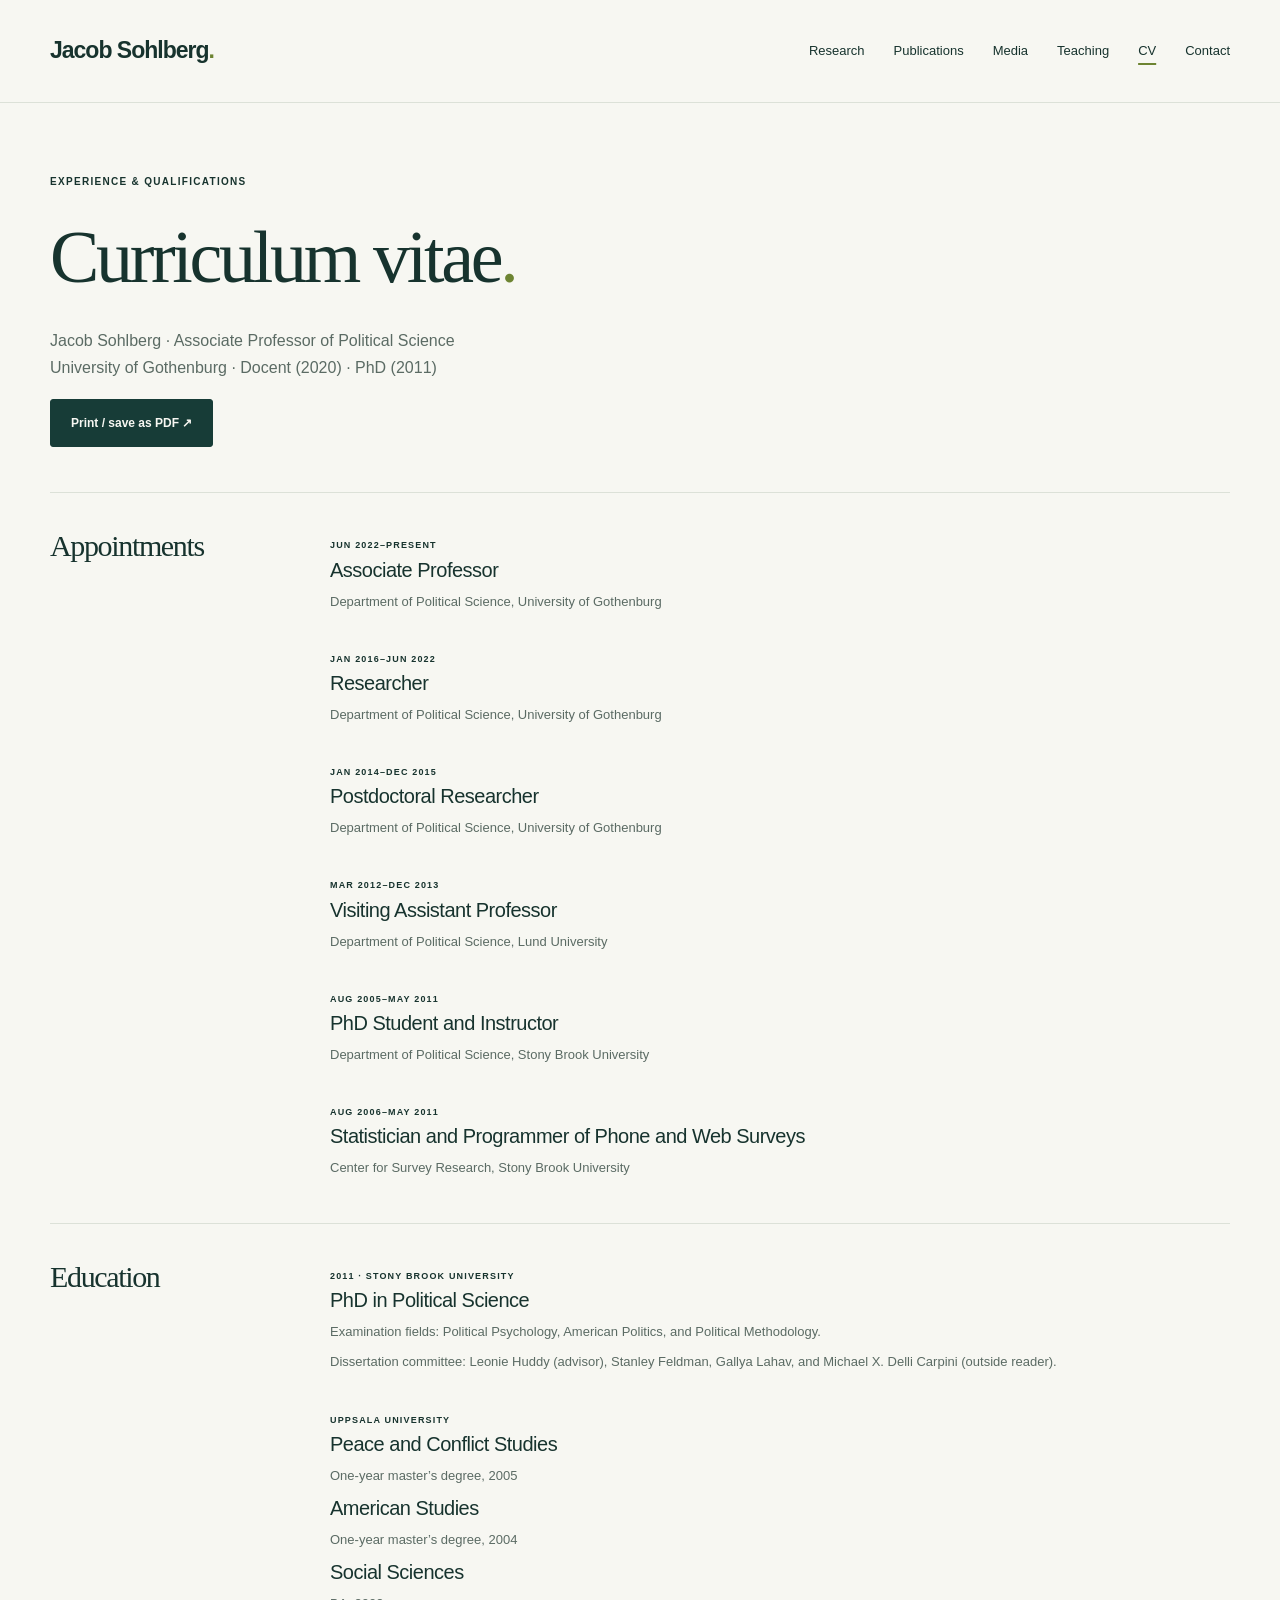
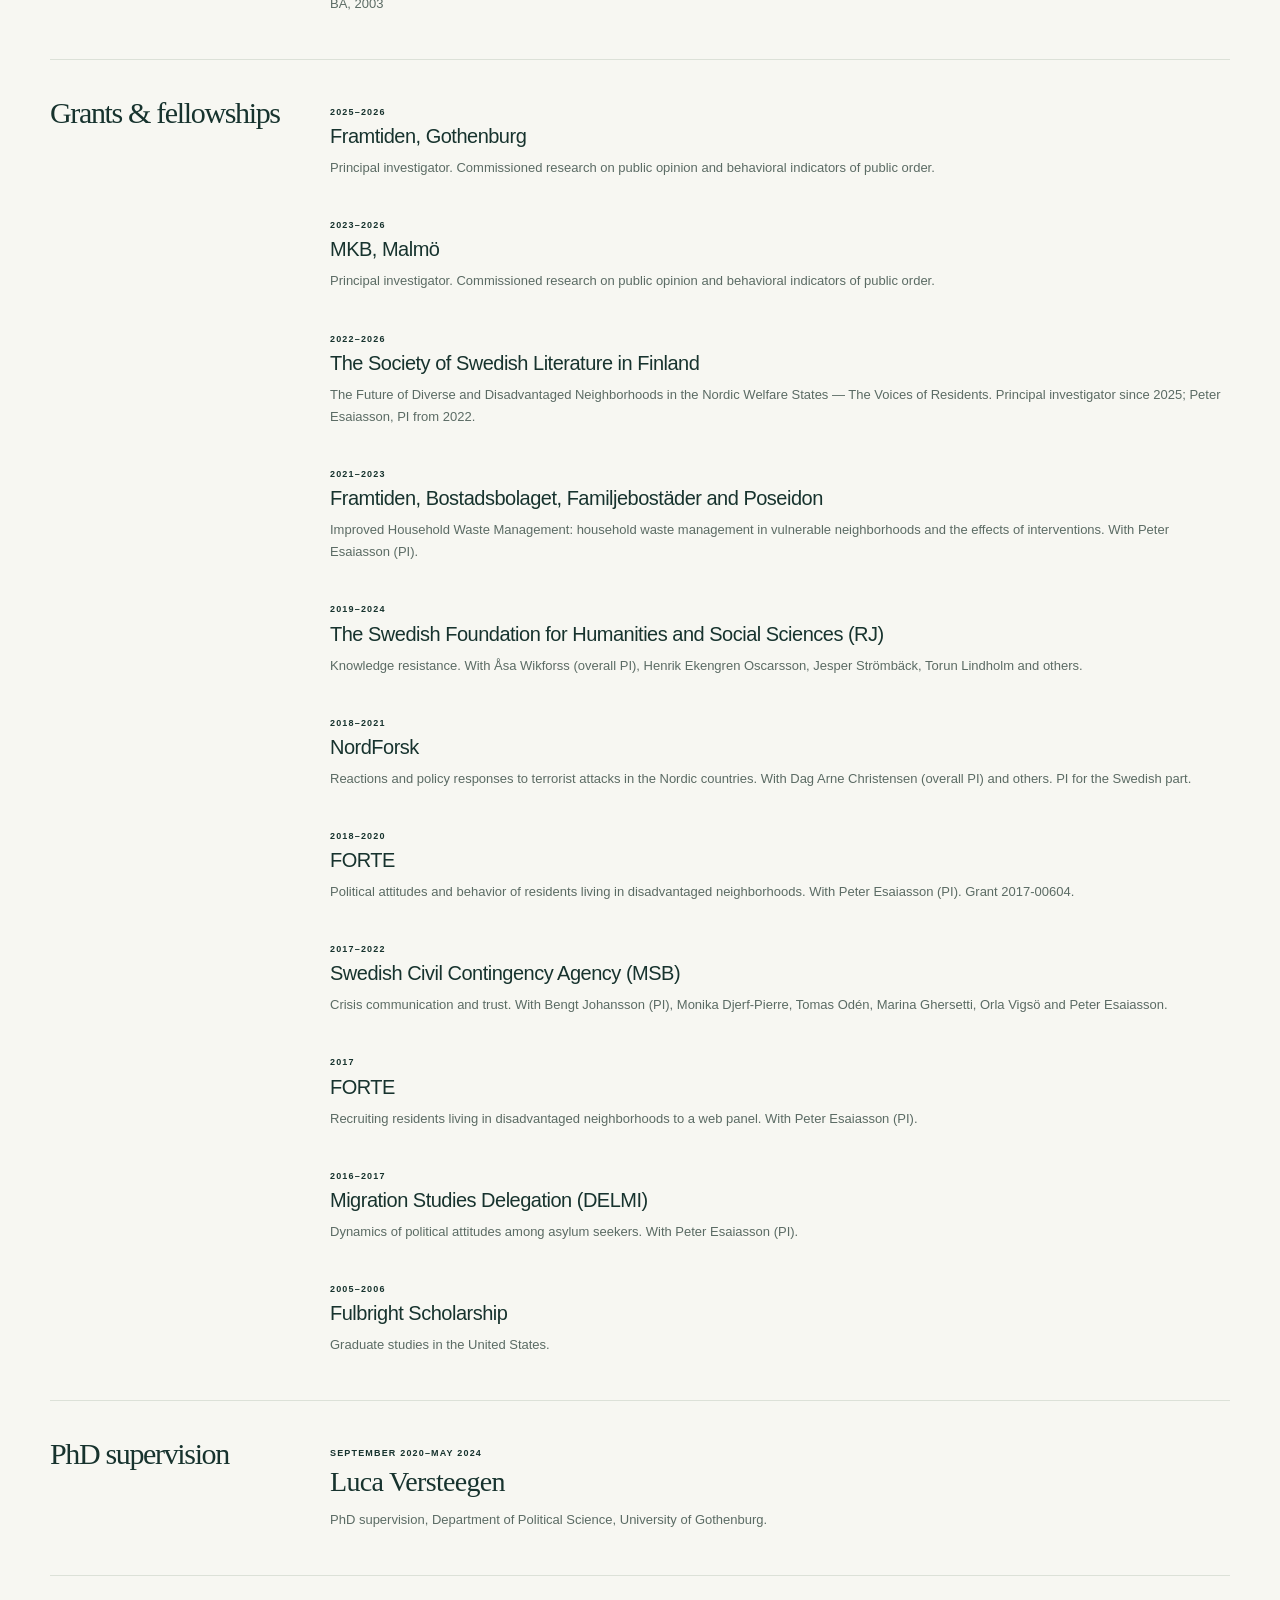
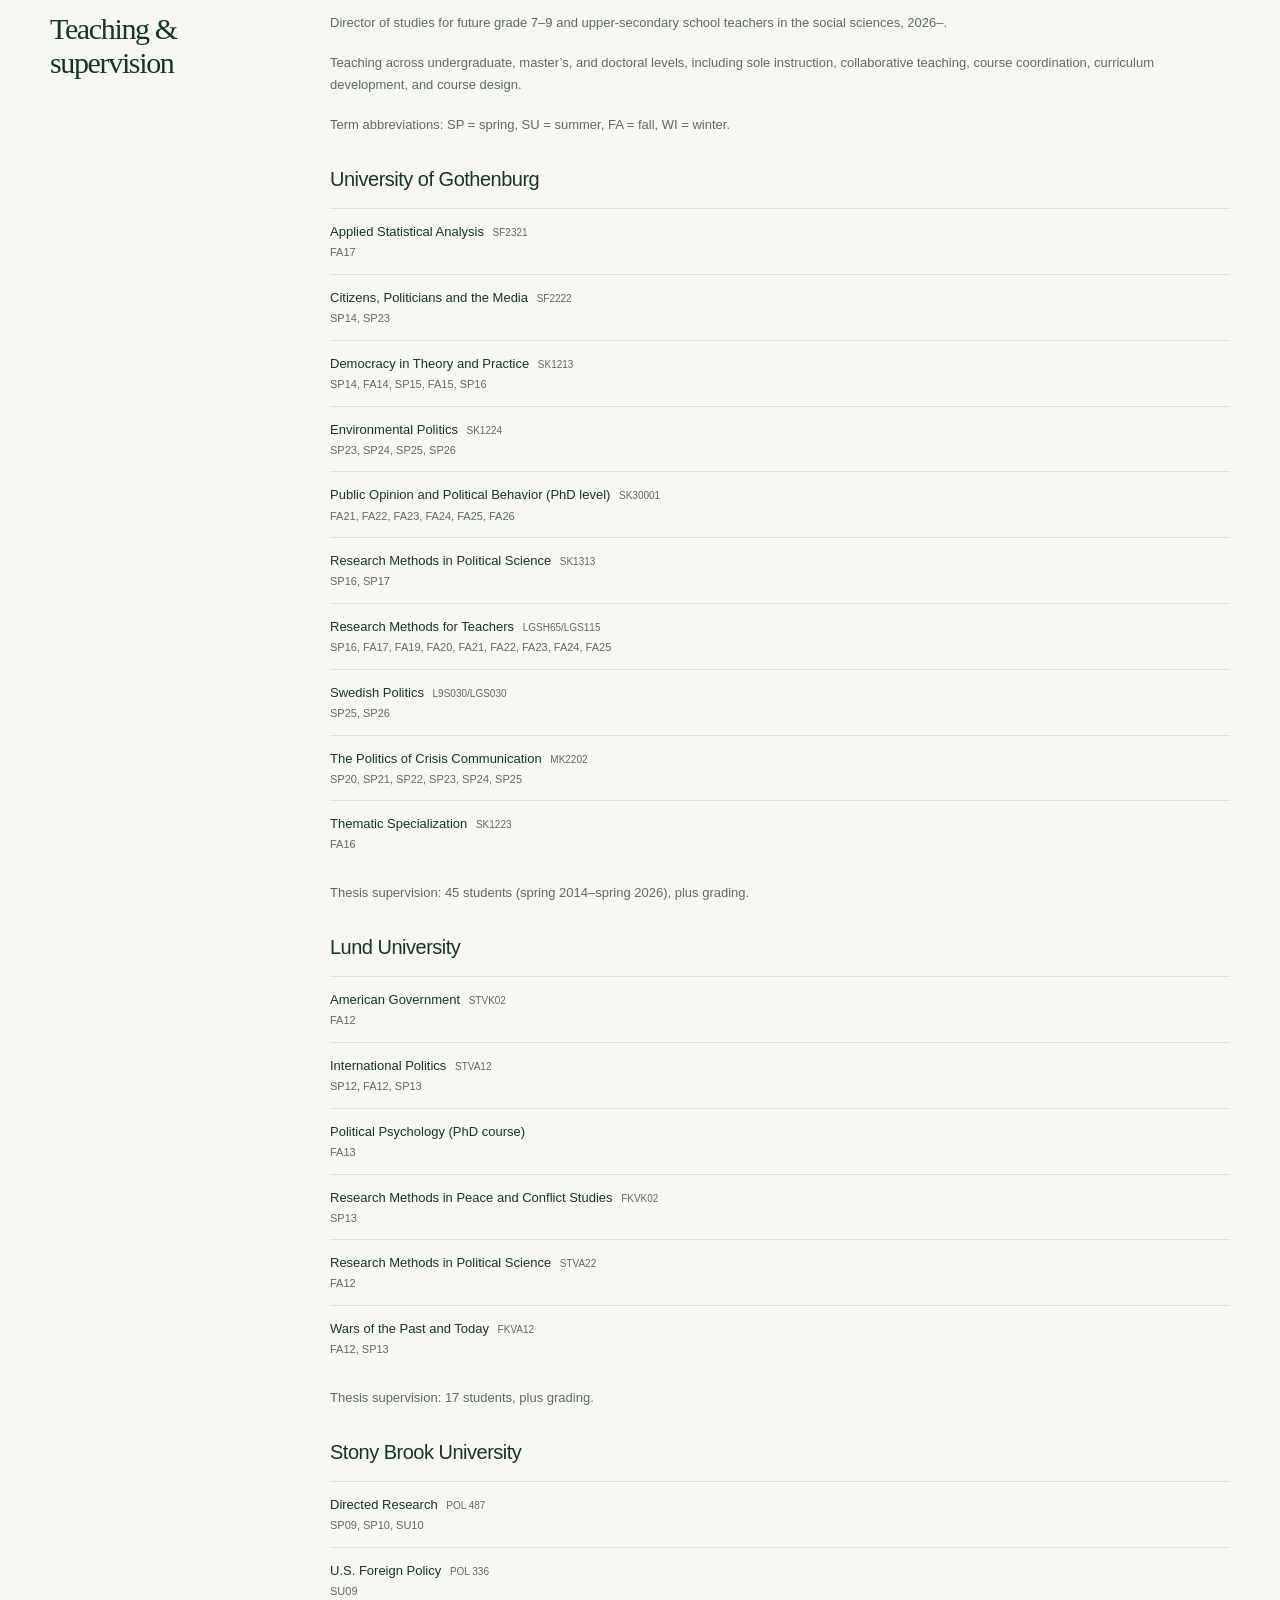
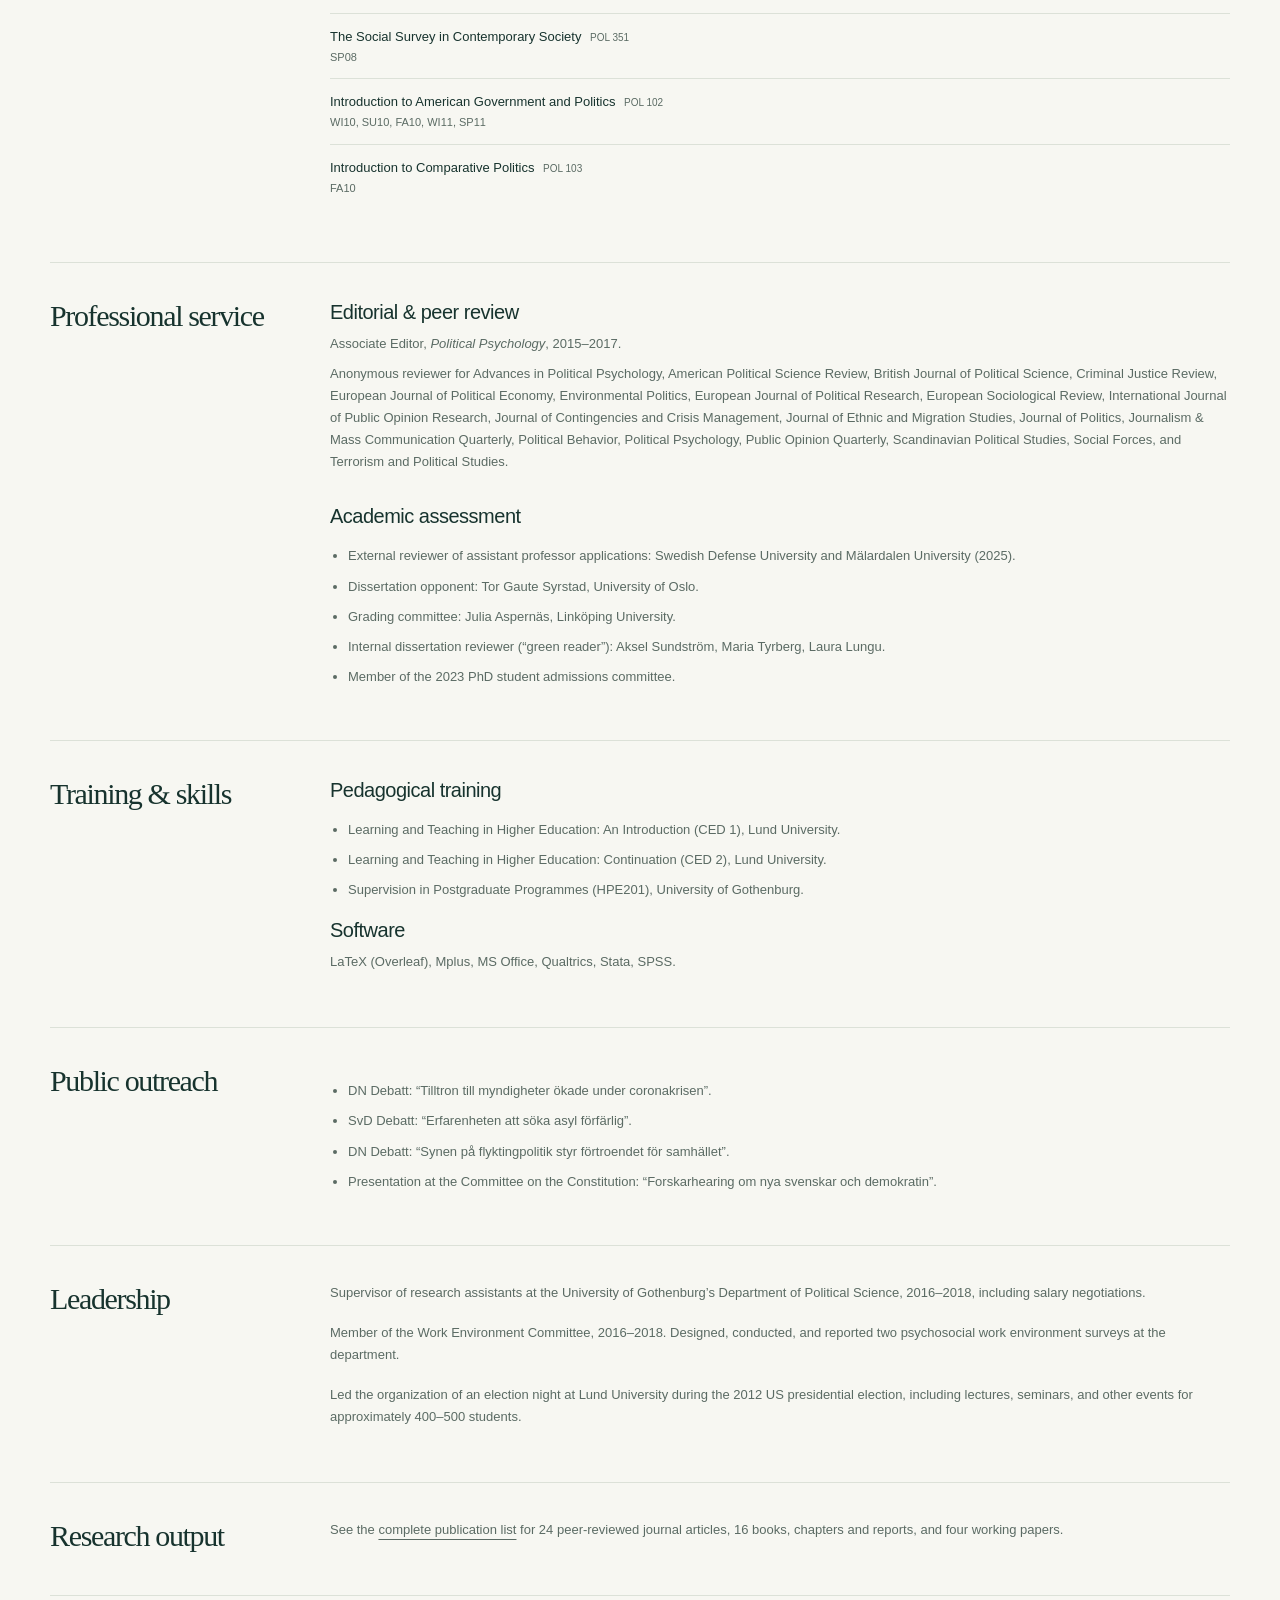
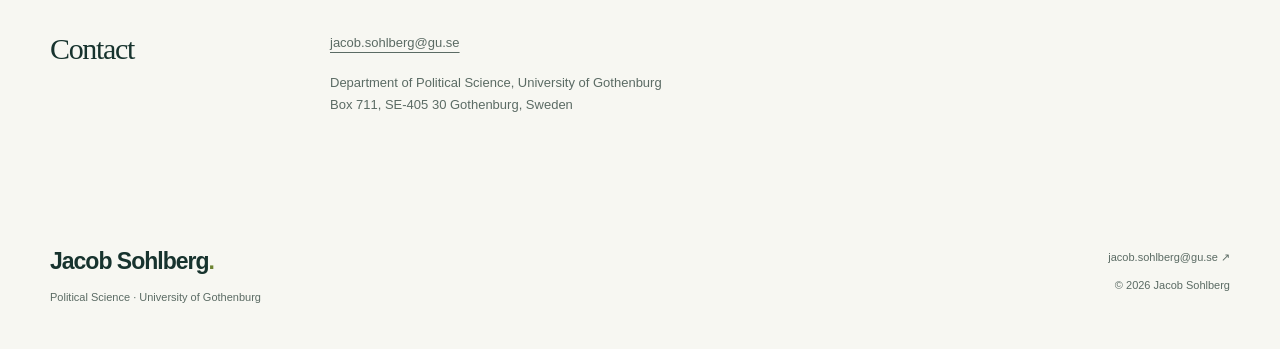
==== commit 83b90c78: "Remove working-paper entry now published in SPS" ====
--- a/cv.html
+++ b/cv.html
@@ -1,4 +1,4 @@
 <!doctype html>
 <html lang="en"><head><meta charset="utf-8"><meta name="viewport" content="width=device-width, initial-scale=1"><meta name="description" content="Jacob Sohlberg is Associate Professor of Political Science at the University of Gothenburg. Research on public opinion, political psychology, and trust."><meta name="theme-color" content="#f7f7f2"><meta property="og:title" content="Curriculum vitae · Jacob Sohlberg"><meta property="og:description" content="Jacob Sohlberg is Associate Professor of Political Science at the University of Gothenburg. Research on public opinion, political psychology, and trust."><meta property="og:type" content="website"><title>Curriculum vitae · Jacob Sohlberg</title><link rel="icon" href="favicon.svg" type="image/svg+xml"><link rel="stylesheet" href="style.css"><script src="site.js" defer></script><!-- Cloudflare Web Analytics --><script type='module' src='https://static.cloudflareinsights.com/beacon.min.js' data-cf-beacon='{"token": "82c2d623e8ec4a98b226dbea287f801e"}'></script><!-- End Cloudflare Web Analytics --></head>
 <body><a class="skip-link" href="#main">Skip to content</a><header class="site-header"><div class="header-inner"><a class="wordmark" href="index.html" aria-label="Jacob Sohlberg home">Jacob Sohlberg<span aria-hidden="true">.</span></a><nav aria-label="Main navigation"><a href="index.html#research">Research</a><a href="publications.html">Publications</a><a href="index.html#disgust-in-the-news">Media</a><a href="index.html#teaching">Teaching</a><a href="cv.html" aria-current="page">CV</a><a href="index.html#contact">Contact</a></nav></div></header>
-<main id="main"><section class="page-heading wrap"><p class="eyebrow">Experience &amp; qualifications</p><h1>Curriculum vitae<span class="accent">.</span></h1><p>Jacob Sohlberg · Associate Professor of Political Science<br>University of Gothenburg · Docent (2020) · PhD (2011)</p><button class="button print-button" type="button" hidden>Print / save as PDF ↗</button></section><div class="wrap cv-content"><section class="cv-section" id="appointments"><h2>Appointments</h2><div><article class="cv-entry"><span class="eyebrow">Jun 2022–present</span><h3>Associate Professor</h3><p>Department of Political Science, University of Gothenburg</p></article><article class="cv-entry"><span class="eyebrow">Jan 2016–Jun 2022</span><h3>Researcher</h3><p>Department of Political Science, University of Gothenburg</p></article><article class="cv-entry"><span class="eyebrow">Jan 2014–Dec 2015</span><h3>Postdoctoral Researcher</h3><p>Department of Political Science, University of Gothenburg</p></article><article class="cv-entry"><span class="eyebrow">Mar 2012–Dec 2013</span><h3>Visiting Assistant Professor</h3><p>Department of Political Science, Lund University</p></article><article class="cv-entry"><span class="eyebrow">Aug 2005–May 2011</span><h3>PhD Student and Instructor</h3><p>Department of Political Science, Stony Brook University</p></article><article class="cv-entry"><span class="eyebrow">Aug 2006–May 2011</span><h3>Statistician and Programmer of Phone and Web Surveys</h3><p>Center for Survey Research, Stony Brook University</p></article></div></section><section class="cv-section" id="education"><h2>Education</h2><div><article class="cv-entry"><span class="eyebrow">2011 · Stony Brook University</span><h3>PhD in Political Science</h3><p>Examination fields: Political Psychology, American Politics, and Political Methodology.</p><p>Dissertation committee: Leonie Huddy (advisor), Stanley Feldman, Gallya Lahav, and Michael X. Delli Carpini (outside reader).</p></article><article class="cv-entry"><span class="eyebrow">Uppsala University</span><h3>Peace and Conflict Studies</h3><p>One-year master’s degree, 2005</p><h3>American Studies</h3><p>One-year master’s degree, 2004</p><h3>Social Sciences</h3><p>BA, 2003</p></article></div></section><section class="cv-section" id="grants"><h2>Grants &amp; fellowships</h2><div><article class="cv-entry"><span class="eyebrow">2025–2026</span><h3>Framtiden, Gothenburg</h3><p>Principal investigator. Commissioned research on public opinion and behavioral indicators of public order.</p></article><article class="cv-entry"><span class="eyebrow">2023–2026</span><h3>MKB, Malmö</h3><p>Principal investigator. Commissioned research on public opinion and behavioral indicators of public order.</p></article><article class="cv-entry"><span class="eyebrow">2022–2026</span><h3>The Society of Swedish Literature in Finland</h3><p>The Future of Diverse and Disadvantaged Neighborhoods in the Nordic Welfare States — The Voices of Residents. Principal investigator since 2025; Peter Esaiasson, PI from 2022.</p></article><article class="cv-entry"><span class="eyebrow">2021–2023</span><h3>Framtiden, Bostadsbolaget, Familjebostäder and Poseidon</h3><p>Improved Household Waste Management: household waste management in vulnerable neighborhoods and the effects of interventions. With Peter Esaiasson (PI).</p></article><article class="cv-entry"><span class="eyebrow">2019–2024</span><h3>The Swedish Foundation for Humanities and Social Sciences (RJ)</h3><p>Knowledge resistance. With Åsa Wikforss (overall PI), Henrik Ekengren Oscarsson, Jesper Strömbäck, Torun Lindholm and others.</p></article><article class="cv-entry"><span class="eyebrow">2018–2021</span><h3>NordForsk</h3><p>Reactions and policy responses to terrorist attacks in the Nordic countries. With Dag Arne Christensen (overall PI) and others. PI for the Swedish part.</p></article><article class="cv-entry"><span class="eyebrow">2018–2020</span><h3>FORTE</h3><p>Political attitudes and behavior of residents living in disadvantaged neighborhoods. With Peter Esaiasson (PI). Grant 2017-00604.</p></article><article class="cv-entry"><span class="eyebrow">2017–2022</span><h3>Swedish Civil Contingency Agency (MSB)</h3><p>Crisis communication and trust. With Bengt Johansson (PI), Monika Djerf-Pierre, Tomas Odén, Marina Ghersetti, Orla Vigsö and Peter Esaiasson.</p></article><article class="cv-entry"><span class="eyebrow">2017</span><h3>FORTE</h3><p>Recruiting residents living in disadvantaged neighborhoods to a web panel. With Peter Esaiasson (PI).</p></article><article class="cv-entry"><span class="eyebrow">2016–2017</span><h3>Migration Studies Delegation (DELMI)</h3><p>Dynamics of political attitudes among asylum seekers. With Peter Esaiasson (PI).</p></article><article class="cv-entry"><span class="eyebrow">2005–2006</span><h3>Fulbright Scholarship</h3><p>Graduate studies in the United States.</p></article></div></section><section class="cv-section" id="phd-supervision"><h2>PhD supervision</h2><div><article class="cv-entry"><span class="eyebrow">September 2020–May 2024</span><h3>Luca Versteegen</h3><p>PhD supervision, Department of Political Science, University of Gothenburg.</p></article></div></section><section class="cv-section" id="teaching-experience"><h2>Teaching &amp; supervision</h2><div><p>Director of studies for future grade 7–9 and upper-secondary school teachers in the social sciences, 2026–.</p><p>Teaching across undergraduate, master’s, and doctoral levels, including sole instruction, collaborative teaching, course coordination, curriculum development, and course design.</p><p class="muted">Term abbreviations: SP = spring, SU = summer, FA = fall, WI = winter.</p><h3 class="cv-subheading">University of Gothenburg</h3><ul class="course-cv"><li><strong>Applied Statistical Analysis</strong> <span>SF2321</span><small>FA17</small></li><li><strong>Citizens, Politicians and the Media</strong> <span>SF2222</span><small>SP14, SP23</small></li><li><strong>Democracy in Theory and Practice</strong> <span>SK1213</span><small>SP14, FA14, SP15, FA15, SP16</small></li><li><strong>Environmental Politics</strong> <span>SK1224</span><small>SP23, SP24, SP25, SP26</small></li><li><strong>Public Opinion and Political Behavior (PhD level)</strong> <span>SK30001</span><small>FA21, FA22, FA23, FA24, FA25, FA26</small></li><li><strong>Research Methods in Political Science</strong> <span>SK1313</span><small>SP16, SP17</small></li><li><strong>Research Methods for Teachers</strong> <span>LGSH65/LGS115</span><small>SP16, FA17, FA19, FA20, FA21, FA22, FA23, FA24, FA25</small></li><li><strong>Swedish Politics</strong> <span>L9S030/LGS030</span><small>SP25, SP26</small></li><li><strong>The Politics of Crisis Communication</strong> <span>MK2202</span><small>SP20, SP21, SP22, SP23, SP24, SP25</small></li><li><strong>Thematic Specialization</strong> <span>SK1223</span><small>FA16</small></li></ul><p>Thesis supervision: 45 students (spring 2014–spring 2026), plus grading.</p><h3 class="cv-subheading">Lund University</h3><ul class="course-cv"><li><strong>American Government</strong> <span>STVK02</span><small>FA12</small></li><li><strong>International Politics</strong> <span>STVA12</span><small>SP12, FA12, SP13</small></li><li><strong>Political Psychology (PhD course)</strong> <span></span><small>FA13</small></li><li><strong>Research Methods in Peace and Conflict Studies</strong> <span>FKVK02</span><small>SP13</small></li><li><strong>Research Methods in Political Science</strong> <span>STVA22</span><small>FA12</small></li><li><strong>Wars of the Past and Today</strong> <span>FKVA12</span><small>FA12, SP13</small></li></ul><p>Thesis supervision: 17 students, plus grading.</p><h3 class="cv-subheading">Stony Brook University</h3><ul class="course-cv"><li><strong>Directed Research</strong> <span>POL 487</span><small>SP09, SP10, SU10</small></li><li><strong>U.S. Foreign Policy</strong> <span>POL 336</span><small>SU09</small></li><li><strong>The Social Survey in Contemporary Society</strong> <span>POL 351</span><small>SP08</small></li><li><strong>Introduction to American Government and Politics</strong> <span>POL 102</span><small>WI10, SU10, FA10, WI11, SP11</small></li><li><strong>Introduction to Comparative Politics</strong> <span>POL 103</span><small>FA10</small></li></ul></div></section><section class="cv-section" id="service"><h2>Professional service</h2><div><article class="cv-entry"><h3>Editorial &amp; peer review</h3><p>Associate Editor, <em>Political Psychology</em>, 2015–2017.</p><p>Anonymous reviewer for Advances in Political Psychology, American Political Science Review, British Journal of Political Science, Criminal Justice Review, European Journal of Political Economy, Environmental Politics, European Journal of Political Research, European Sociological Review, International Journal of Public Opinion Research, Journal of Contingencies and Crisis Management, Journal of Ethnic and Migration Studies, Journal of Politics, Journalism &amp; Mass Communication Quarterly, Political Behavior, Political Psychology, Public Opinion Quarterly, Scandinavian Political Studies, Social Forces, and Terrorism and Political Studies.</p></article><article class="cv-entry"><h3>Academic assessment</h3><ul><li>External reviewer of assistant professor applications: Swedish Defense University and Mälardalen University (2025).</li><li>Dissertation opponent: Tor Gaute Syrstad, University of Oslo.</li><li>Grading committee: Julia Aspernäs, Linköping University.</li><li>Internal dissertation reviewer (“green reader”): Aksel Sundström, Maria Tyrberg, Laura Lungu.</li><li>Member of the 2023 PhD student admissions committee.</li></ul></article></div></section><section class="cv-section" id="training"><h2>Training &amp; skills</h2><div><h3>Pedagogical training</h3><ul><li>Learning and Teaching in Higher Education: An Introduction (CED 1), Lund University.</li><li>Learning and Teaching in Higher Education: Continuation (CED 2), Lund University.</li><li>Supervision in Postgraduate Programmes (HPE201), University of Gothenburg.</li></ul><h3>Software</h3><p>LaTeX (Overleaf), Mplus, MS Office, Qualtrics, Stata, SPSS.</p></div></section><section class="cv-section" id="outreach"><h2>Public outreach</h2><div><ul><li>DN Debatt: “Tilltron till myndigheter ökade under coronakrisen”.</li><li>SvD Debatt: “Erfarenheten att söka asyl förfärlig”.</li><li>DN Debatt: “Synen på flyktingpolitik styr förtroendet för samhället”.</li><li>Presentation at the Committee on the Constitution: “Forskarhearing om nya svenskar och demokratin”.</li></ul></div></section><section class="cv-section" id="leadership"><h2>Leadership</h2><div><p>Supervisor of research assistants at the University of Gothenburg’s Department of Political Science, 2016–2018, including salary negotiations.</p><p>Member of the Work Environment Committee, 2016–2018. Designed, conducted, and reported two psychosocial work environment surveys at the department.</p><p>Led the organization of an election night at Lund University during the 2012 US presidential election, including lectures, seminars, and other events for approximately 400–500 students.</p></div></section><section class="cv-section" id="research-output"><h2>Research output</h2><div><p>See the <a href="publications.html">complete publication list</a> for 24 peer-reviewed journal articles, 16 books, chapters and reports, and five working papers.</p></div></section><section class="cv-section" id="cv-contact"><h2>Contact</h2><div><p><a href="mailto:jacob.sohlberg@gu.se">jacob.sohlberg@gu.se</a></p><p>Department of Political Science, University of Gothenburg<br>Box 711, SE-405 30 Gothenburg, Sweden</p></div></section></div></main><footer class="site-footer wrap"><div><a class="wordmark" href="index.html">Jacob Sohlberg<span aria-hidden="true">.</span></a><p>Political Science · University of Gothenburg</p></div><div><a href="mailto:jacob.sohlberg@gu.se">jacob.sohlberg@gu.se ↗</a><p>© 2026 Jacob Sohlberg</p></div></footer></body></html>
+<main id="main"><section class="page-heading wrap"><p class="eyebrow">Experience &amp; qualifications</p><h1>Curriculum vitae<span class="accent">.</span></h1><p>Jacob Sohlberg · Associate Professor of Political Science<br>University of Gothenburg · Docent (2020) · PhD (2011)</p><button class="button print-button" type="button" hidden>Print / save as PDF ↗</button></section><div class="wrap cv-content"><section class="cv-section" id="appointments"><h2>Appointments</h2><div><article class="cv-entry"><span class="eyebrow">Jun 2022–present</span><h3>Associate Professor</h3><p>Department of Political Science, University of Gothenburg</p></article><article class="cv-entry"><span class="eyebrow">Jan 2016–Jun 2022</span><h3>Researcher</h3><p>Department of Political Science, University of Gothenburg</p></article><article class="cv-entry"><span class="eyebrow">Jan 2014–Dec 2015</span><h3>Postdoctoral Researcher</h3><p>Department of Political Science, University of Gothenburg</p></article><article class="cv-entry"><span class="eyebrow">Mar 2012–Dec 2013</span><h3>Visiting Assistant Professor</h3><p>Department of Political Science, Lund University</p></article><article class="cv-entry"><span class="eyebrow">Aug 2005–May 2011</span><h3>PhD Student and Instructor</h3><p>Department of Political Science, Stony Brook University</p></article><article class="cv-entry"><span class="eyebrow">Aug 2006–May 2011</span><h3>Statistician and Programmer of Phone and Web Surveys</h3><p>Center for Survey Research, Stony Brook University</p></article></div></section><section class="cv-section" id="education"><h2>Education</h2><div><article class="cv-entry"><span class="eyebrow">2011 · Stony Brook University</span><h3>PhD in Political Science</h3><p>Examination fields: Political Psychology, American Politics, and Political Methodology.</p><p>Dissertation committee: Leonie Huddy (advisor), Stanley Feldman, Gallya Lahav, and Michael X. Delli Carpini (outside reader).</p></article><article class="cv-entry"><span class="eyebrow">Uppsala University</span><h3>Peace and Conflict Studies</h3><p>One-year master’s degree, 2005</p><h3>American Studies</h3><p>One-year master’s degree, 2004</p><h3>Social Sciences</h3><p>BA, 2003</p></article></div></section><section class="cv-section" id="grants"><h2>Grants &amp; fellowships</h2><div><article class="cv-entry"><span class="eyebrow">2025–2026</span><h3>Framtiden, Gothenburg</h3><p>Principal investigator. Commissioned research on public opinion and behavioral indicators of public order.</p></article><article class="cv-entry"><span class="eyebrow">2023–2026</span><h3>MKB, Malmö</h3><p>Principal investigator. Commissioned research on public opinion and behavioral indicators of public order.</p></article><article class="cv-entry"><span class="eyebrow">2022–2026</span><h3>The Society of Swedish Literature in Finland</h3><p>The Future of Diverse and Disadvantaged Neighborhoods in the Nordic Welfare States — The Voices of Residents. Principal investigator since 2025; Peter Esaiasson, PI from 2022.</p></article><article class="cv-entry"><span class="eyebrow">2021–2023</span><h3>Framtiden, Bostadsbolaget, Familjebostäder and Poseidon</h3><p>Improved Household Waste Management: household waste management in vulnerable neighborhoods and the effects of interventions. With Peter Esaiasson (PI).</p></article><article class="cv-entry"><span class="eyebrow">2019–2024</span><h3>The Swedish Foundation for Humanities and Social Sciences (RJ)</h3><p>Knowledge resistance. With Åsa Wikforss (overall PI), Henrik Ekengren Oscarsson, Jesper Strömbäck, Torun Lindholm and others.</p></article><article class="cv-entry"><span class="eyebrow">2018–2021</span><h3>NordForsk</h3><p>Reactions and policy responses to terrorist attacks in the Nordic countries. With Dag Arne Christensen (overall PI) and others. PI for the Swedish part.</p></article><article class="cv-entry"><span class="eyebrow">2018–2020</span><h3>FORTE</h3><p>Political attitudes and behavior of residents living in disadvantaged neighborhoods. With Peter Esaiasson (PI). Grant 2017-00604.</p></article><article class="cv-entry"><span class="eyebrow">2017–2022</span><h3>Swedish Civil Contingency Agency (MSB)</h3><p>Crisis communication and trust. With Bengt Johansson (PI), Monika Djerf-Pierre, Tomas Odén, Marina Ghersetti, Orla Vigsö and Peter Esaiasson.</p></article><article class="cv-entry"><span class="eyebrow">2017</span><h3>FORTE</h3><p>Recruiting residents living in disadvantaged neighborhoods to a web panel. With Peter Esaiasson (PI).</p></article><article class="cv-entry"><span class="eyebrow">2016–2017</span><h3>Migration Studies Delegation (DELMI)</h3><p>Dynamics of political attitudes among asylum seekers. With Peter Esaiasson (PI).</p></article><article class="cv-entry"><span class="eyebrow">2005–2006</span><h3>Fulbright Scholarship</h3><p>Graduate studies in the United States.</p></article></div></section><section class="cv-section" id="phd-supervision"><h2>PhD supervision</h2><div><article class="cv-entry"><span class="eyebrow">September 2020–May 2024</span><h3>Luca Versteegen</h3><p>PhD supervision, Department of Political Science, University of Gothenburg.</p></article></div></section><section class="cv-section" id="teaching-experience"><h2>Teaching &amp; supervision</h2><div><p>Director of studies for future grade 7–9 and upper-secondary school teachers in the social sciences, 2026–.</p><p>Teaching across undergraduate, master’s, and doctoral levels, including sole instruction, collaborative teaching, course coordination, curriculum development, and course design.</p><p class="muted">Term abbreviations: SP = spring, SU = summer, FA = fall, WI = winter.</p><h3 class="cv-subheading">University of Gothenburg</h3><ul class="course-cv"><li><strong>Applied Statistical Analysis</strong> <span>SF2321</span><small>FA17</small></li><li><strong>Citizens, Politicians and the Media</strong> <span>SF2222</span><small>SP14, SP23</small></li><li><strong>Democracy in Theory and Practice</strong> <span>SK1213</span><small>SP14, FA14, SP15, FA15, SP16</small></li><li><strong>Environmental Politics</strong> <span>SK1224</span><small>SP23, SP24, SP25, SP26</small></li><li><strong>Public Opinion and Political Behavior (PhD level)</strong> <span>SK30001</span><small>FA21, FA22, FA23, FA24, FA25, FA26</small></li><li><strong>Research Methods in Political Science</strong> <span>SK1313</span><small>SP16, SP17</small></li><li><strong>Research Methods for Teachers</strong> <span>LGSH65/LGS115</span><small>SP16, FA17, FA19, FA20, FA21, FA22, FA23, FA24, FA25</small></li><li><strong>Swedish Politics</strong> <span>L9S030/LGS030</span><small>SP25, SP26</small></li><li><strong>The Politics of Crisis Communication</strong> <span>MK2202</span><small>SP20, SP21, SP22, SP23, SP24, SP25</small></li><li><strong>Thematic Specialization</strong> <span>SK1223</span><small>FA16</small></li></ul><p>Thesis supervision: 45 students (spring 2014–spring 2026), plus grading.</p><h3 class="cv-subheading">Lund University</h3><ul class="course-cv"><li><strong>American Government</strong> <span>STVK02</span><small>FA12</small></li><li><strong>International Politics</strong> <span>STVA12</span><small>SP12, FA12, SP13</small></li><li><strong>Political Psychology (PhD course)</strong> <span></span><small>FA13</small></li><li><strong>Research Methods in Peace and Conflict Studies</strong> <span>FKVK02</span><small>SP13</small></li><li><strong>Research Methods in Political Science</strong> <span>STVA22</span><small>FA12</small></li><li><strong>Wars of the Past and Today</strong> <span>FKVA12</span><small>FA12, SP13</small></li></ul><p>Thesis supervision: 17 students, plus grading.</p><h3 class="cv-subheading">Stony Brook University</h3><ul class="course-cv"><li><strong>Directed Research</strong> <span>POL 487</span><small>SP09, SP10, SU10</small></li><li><strong>U.S. Foreign Policy</strong> <span>POL 336</span><small>SU09</small></li><li><strong>The Social Survey in Contemporary Society</strong> <span>POL 351</span><small>SP08</small></li><li><strong>Introduction to American Government and Politics</strong> <span>POL 102</span><small>WI10, SU10, FA10, WI11, SP11</small></li><li><strong>Introduction to Comparative Politics</strong> <span>POL 103</span><small>FA10</small></li></ul></div></section><section class="cv-section" id="service"><h2>Professional service</h2><div><article class="cv-entry"><h3>Editorial &amp; peer review</h3><p>Associate Editor, <em>Political Psychology</em>, 2015–2017.</p><p>Anonymous reviewer for Advances in Political Psychology, American Political Science Review, British Journal of Political Science, Criminal Justice Review, European Journal of Political Economy, Environmental Politics, European Journal of Political Research, European Sociological Review, International Journal of Public Opinion Research, Journal of Contingencies and Crisis Management, Journal of Ethnic and Migration Studies, Journal of Politics, Journalism &amp; Mass Communication Quarterly, Political Behavior, Political Psychology, Public Opinion Quarterly, Scandinavian Political Studies, Social Forces, and Terrorism and Political Studies.</p></article><article class="cv-entry"><h3>Academic assessment</h3><ul><li>External reviewer of assistant professor applications: Swedish Defense University and Mälardalen University (2025).</li><li>Dissertation opponent: Tor Gaute Syrstad, University of Oslo.</li><li>Grading committee: Julia Aspernäs, Linköping University.</li><li>Internal dissertation reviewer (“green reader”): Aksel Sundström, Maria Tyrberg, Laura Lungu.</li><li>Member of the 2023 PhD student admissions committee.</li></ul></article></div></section><section class="cv-section" id="training"><h2>Training &amp; skills</h2><div><h3>Pedagogical training</h3><ul><li>Learning and Teaching in Higher Education: An Introduction (CED 1), Lund University.</li><li>Learning and Teaching in Higher Education: Continuation (CED 2), Lund University.</li><li>Supervision in Postgraduate Programmes (HPE201), University of Gothenburg.</li></ul><h3>Software</h3><p>LaTeX (Overleaf), Mplus, MS Office, Qualtrics, Stata, SPSS.</p></div></section><section class="cv-section" id="outreach"><h2>Public outreach</h2><div><ul><li>DN Debatt: “Tilltron till myndigheter ökade under coronakrisen”.</li><li>SvD Debatt: “Erfarenheten att söka asyl förfärlig”.</li><li>DN Debatt: “Synen på flyktingpolitik styr förtroendet för samhället”.</li><li>Presentation at the Committee on the Constitution: “Forskarhearing om nya svenskar och demokratin”.</li></ul></div></section><section class="cv-section" id="leadership"><h2>Leadership</h2><div><p>Supervisor of research assistants at the University of Gothenburg’s Department of Political Science, 2016–2018, including salary negotiations.</p><p>Member of the Work Environment Committee, 2016–2018. Designed, conducted, and reported two psychosocial work environment surveys at the department.</p><p>Led the organization of an election night at Lund University during the 2012 US presidential election, including lectures, seminars, and other events for approximately 400–500 students.</p></div></section><section class="cv-section" id="research-output"><h2>Research output</h2><div><p>See the <a href="publications.html">complete publication list</a> for 24 peer-reviewed journal articles, 16 books, chapters and reports, and four working papers.</p></div></section><section class="cv-section" id="cv-contact"><h2>Contact</h2><div><p><a href="mailto:jacob.sohlberg@gu.se">jacob.sohlberg@gu.se</a></p><p>Department of Political Science, University of Gothenburg<br>Box 711, SE-405 30 Gothenburg, Sweden</p></div></section></div></main><footer class="site-footer wrap"><div><a class="wordmark" href="index.html">Jacob Sohlberg<span aria-hidden="true">.</span></a><p>Political Science · University of Gothenburg</p></div><div><a href="mailto:jacob.sohlberg@gu.se">jacob.sohlberg@gu.se ↗</a><p>© 2026 Jacob Sohlberg</p></div></footer></body></html>
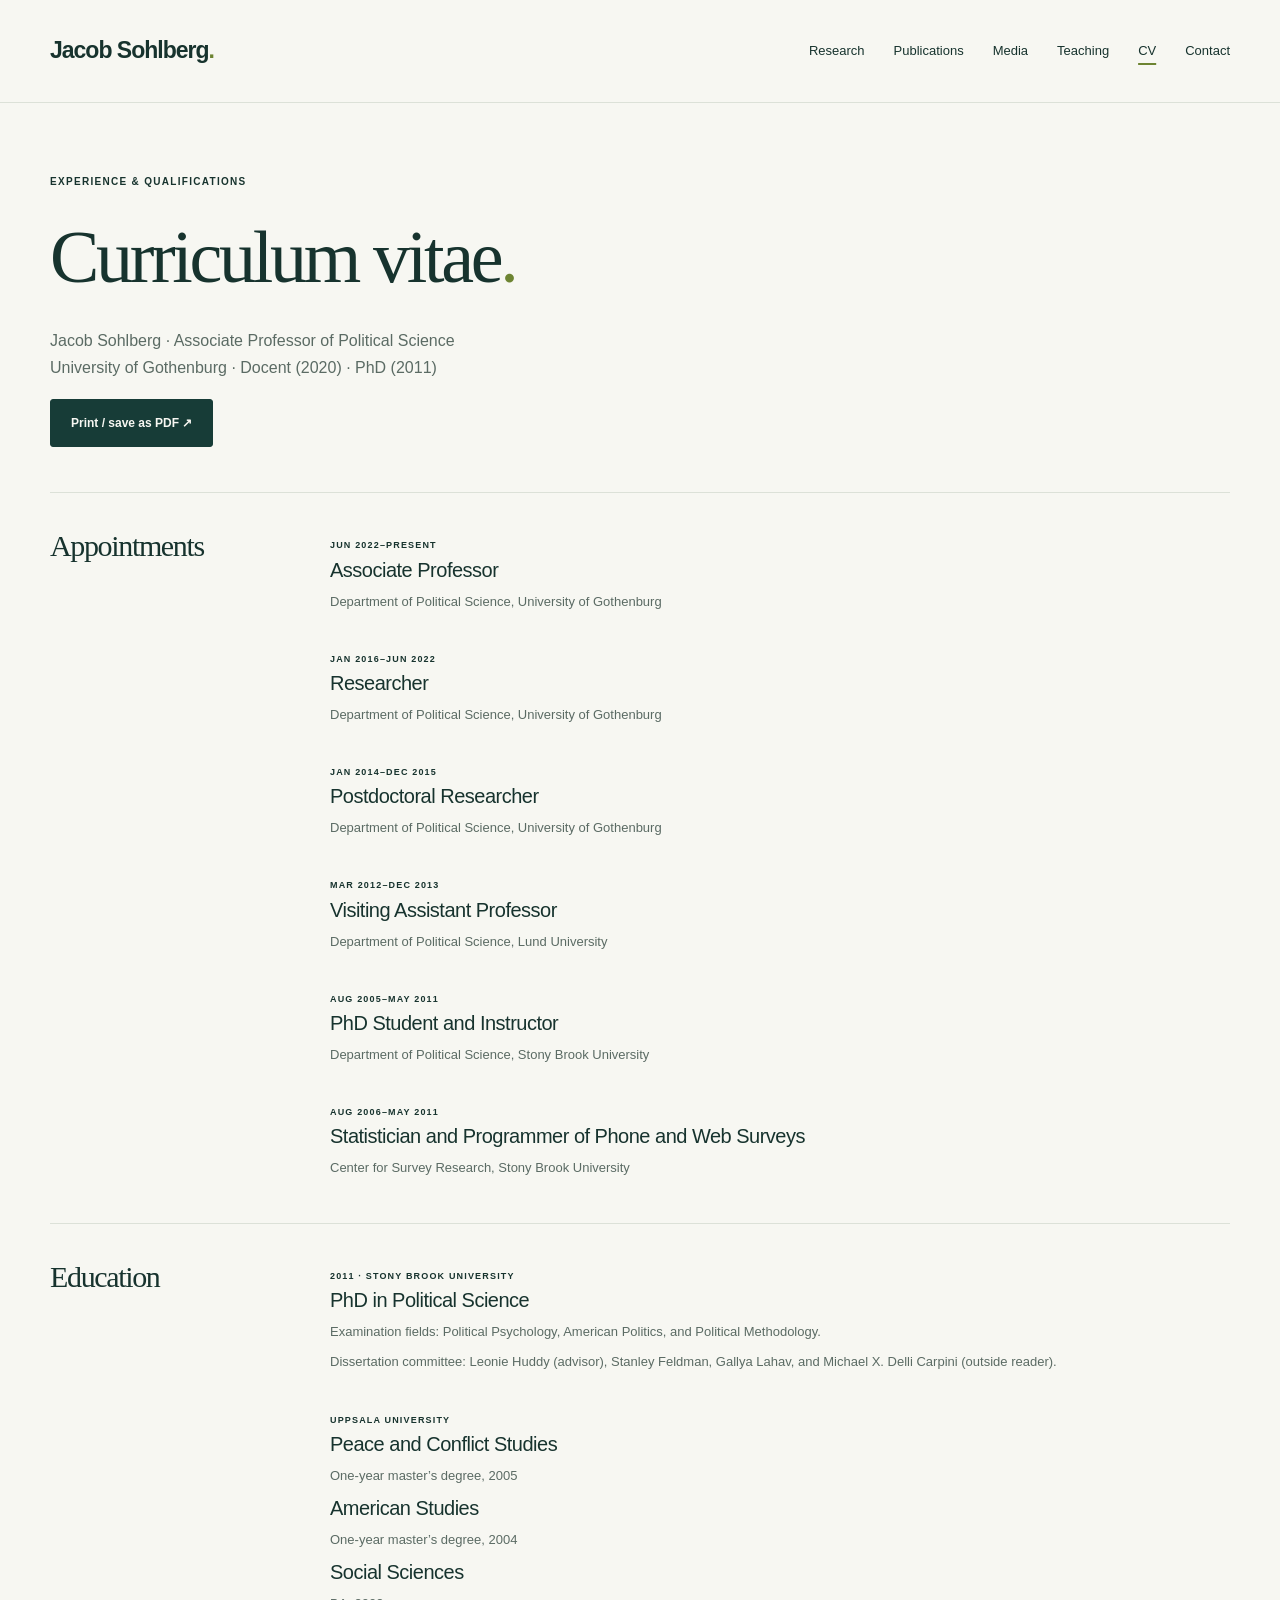
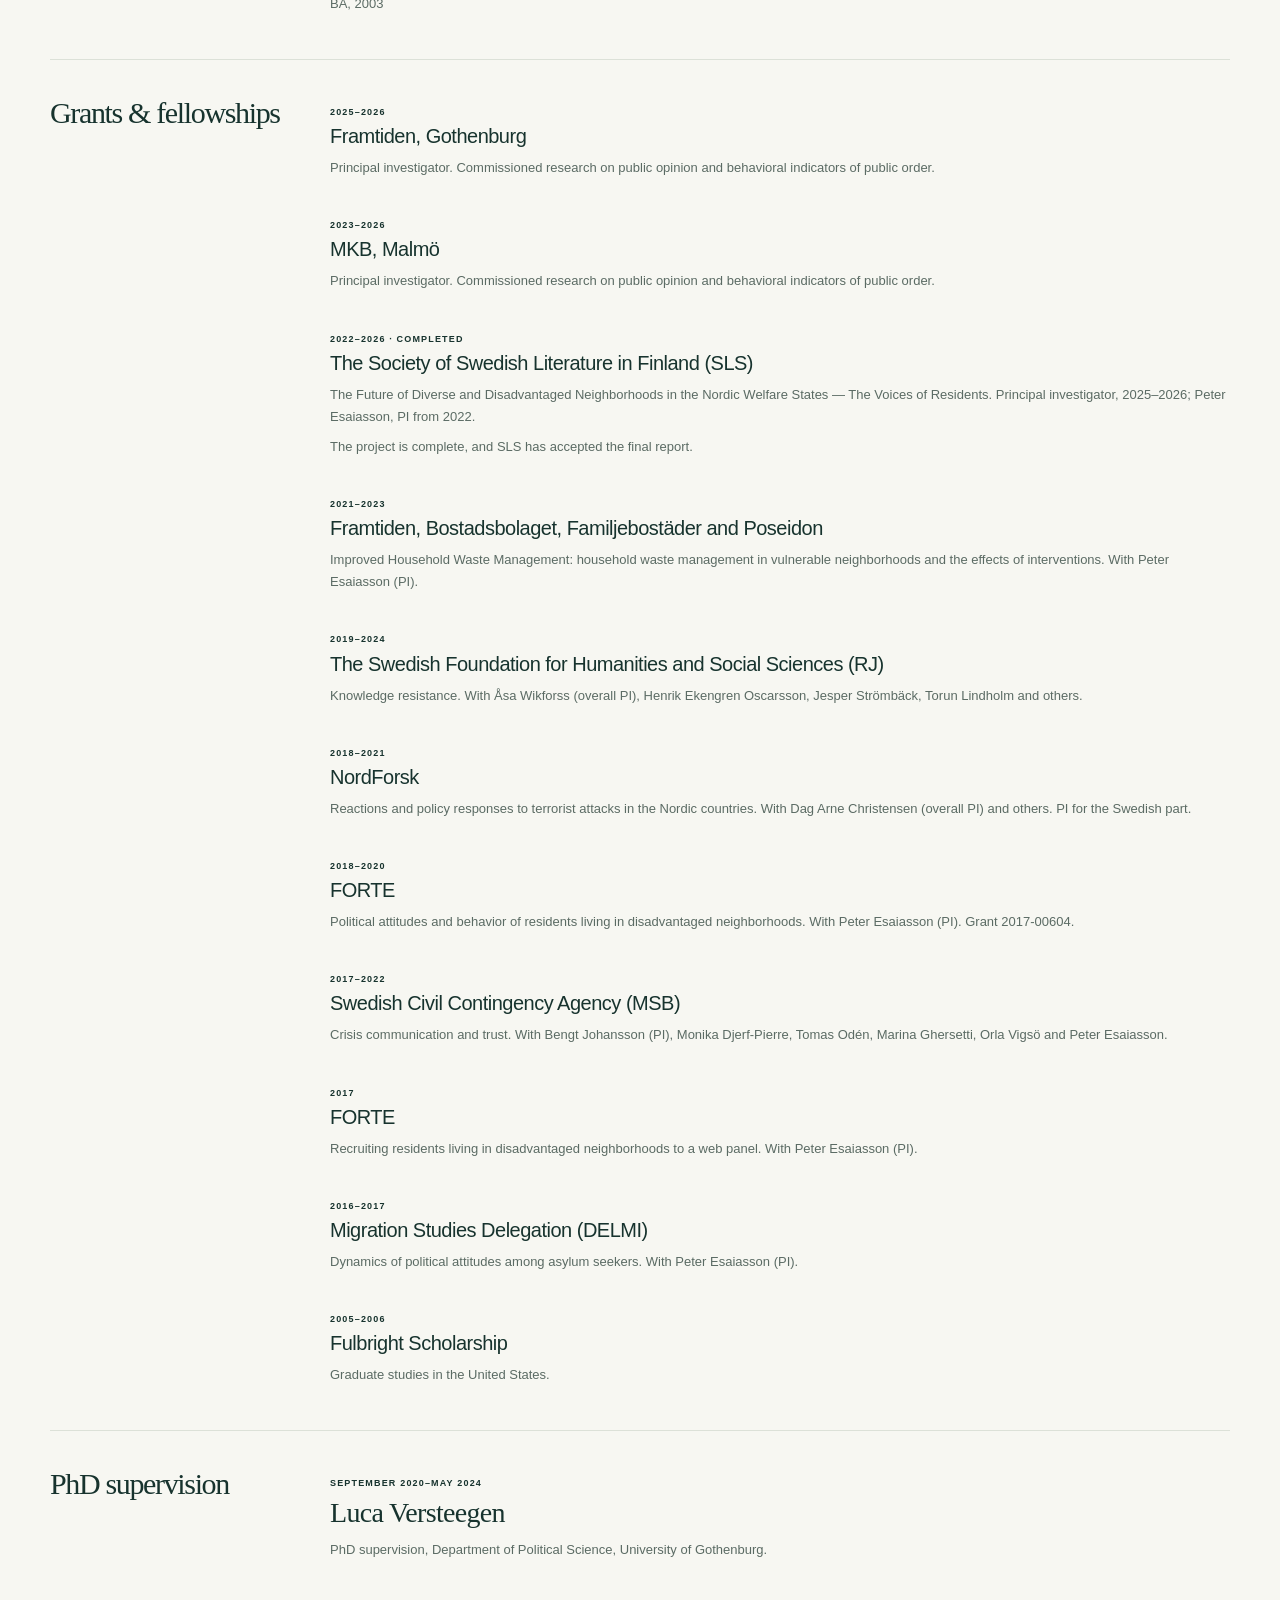
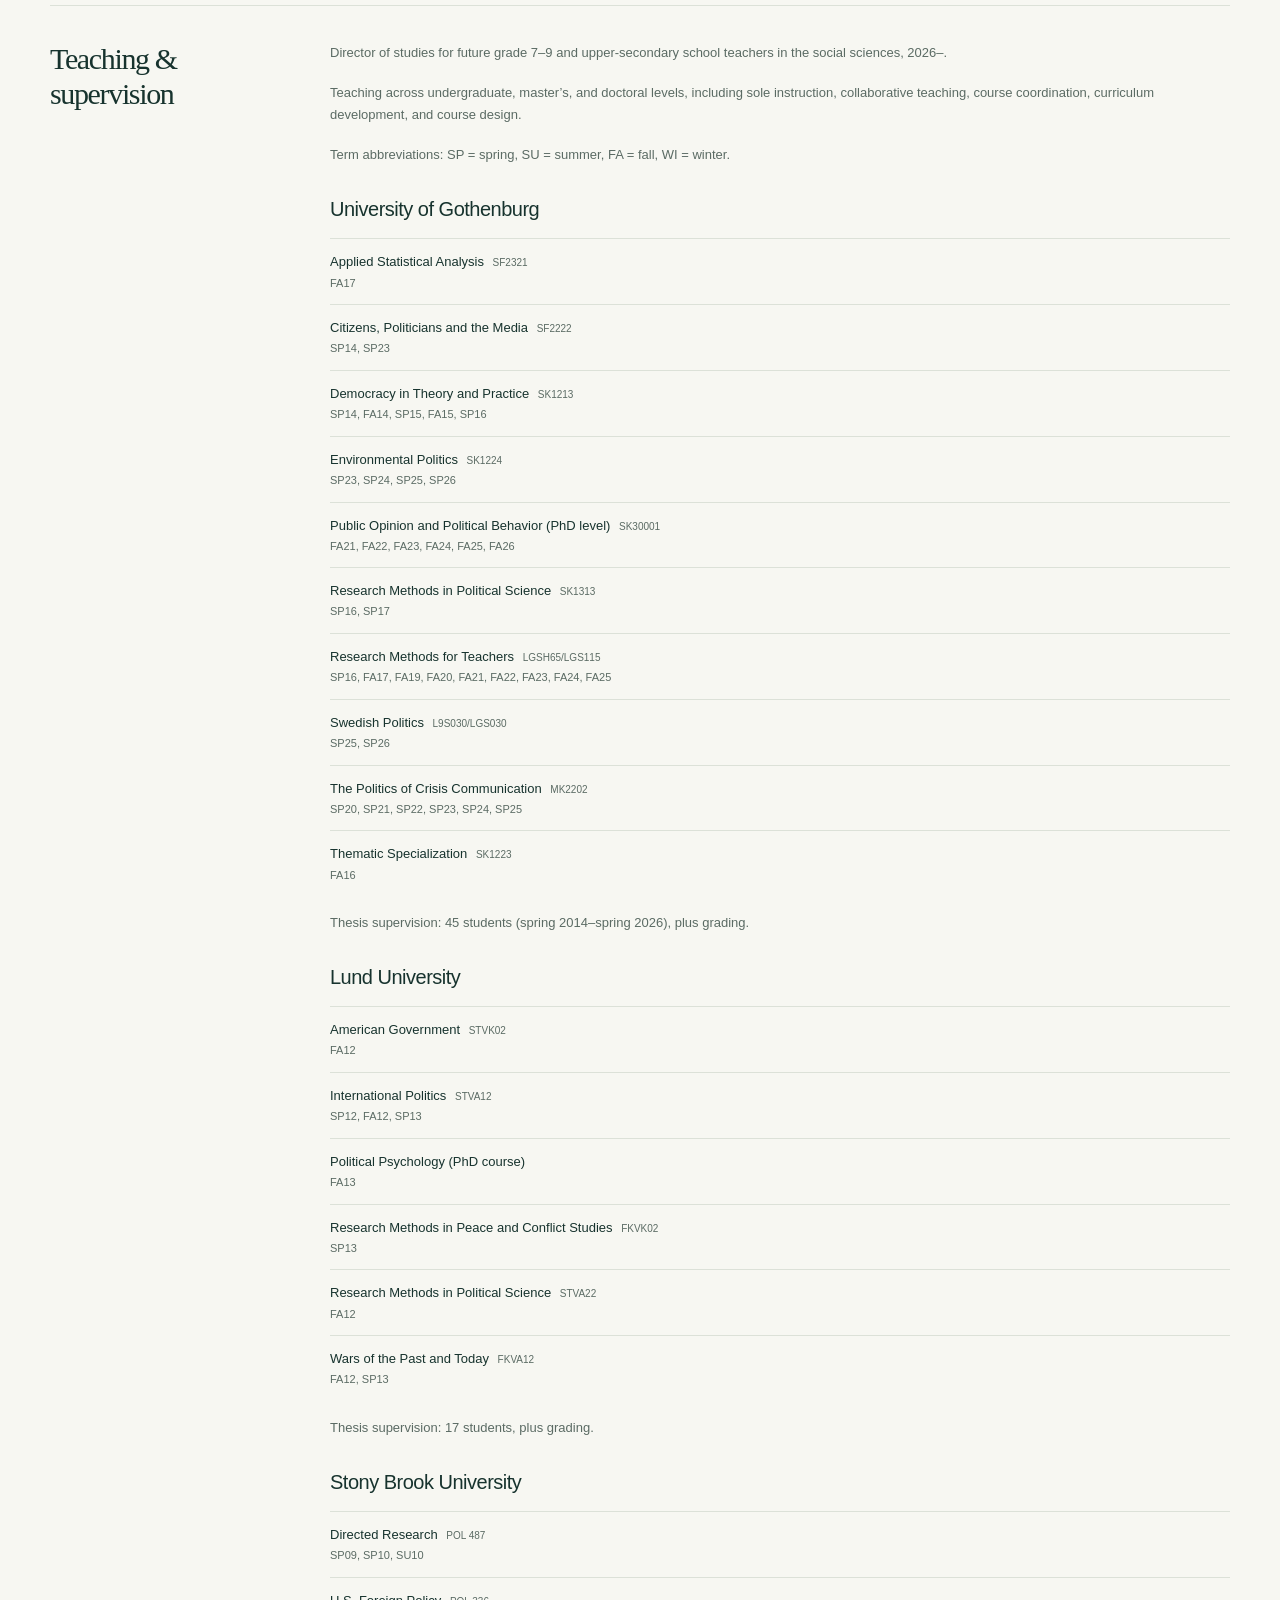
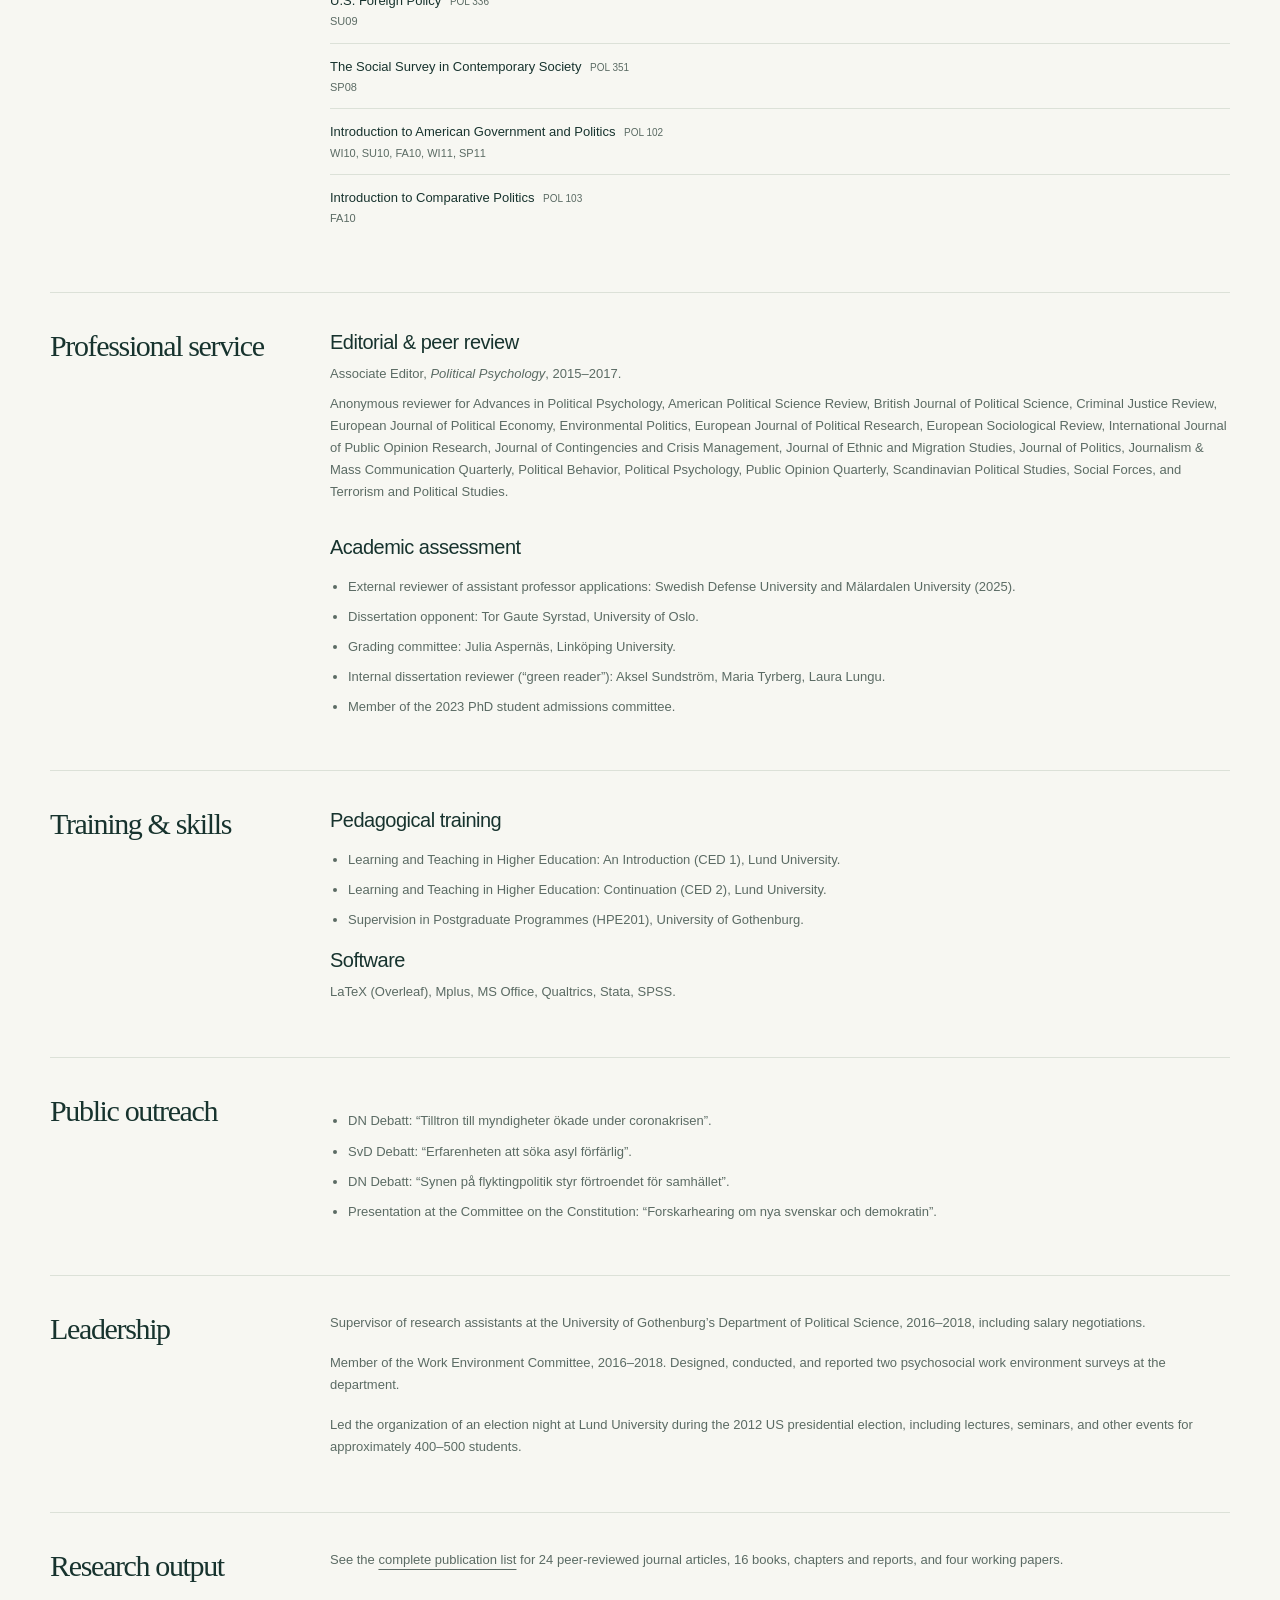
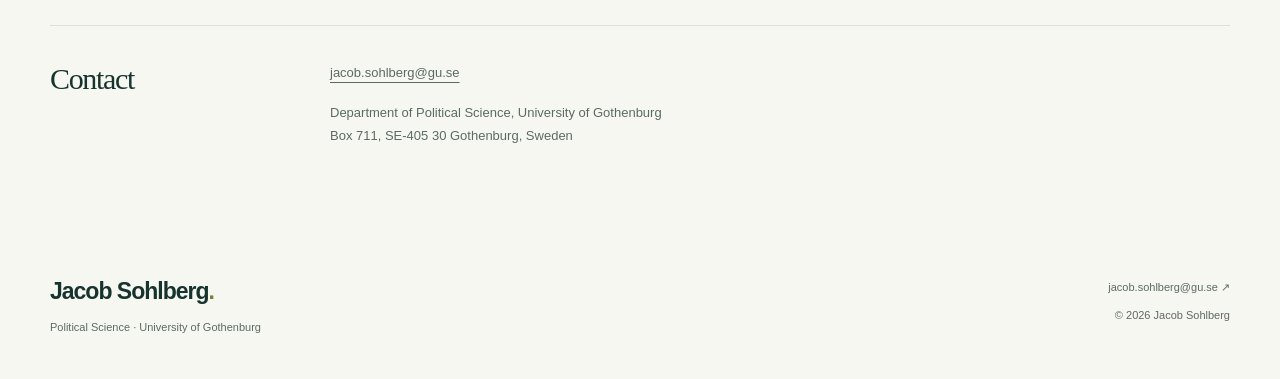
==== commit 3b34dfed: "Mark SLS project completed and final report accepted" ====
--- a/cv.html
+++ b/cv.html
@@ -1,4 +1,4 @@
 <!doctype html>
 <html lang="en"><head><meta charset="utf-8"><meta name="viewport" content="width=device-width, initial-scale=1"><meta name="description" content="Jacob Sohlberg is Associate Professor of Political Science at the University of Gothenburg. Research on public opinion, political psychology, and trust."><meta name="theme-color" content="#f7f7f2"><meta property="og:title" content="Curriculum vitae · Jacob Sohlberg"><meta property="og:description" content="Jacob Sohlberg is Associate Professor of Political Science at the University of Gothenburg. Research on public opinion, political psychology, and trust."><meta property="og:type" content="website"><title>Curriculum vitae · Jacob Sohlberg</title><link rel="icon" href="favicon.svg" type="image/svg+xml"><link rel="stylesheet" href="style.css"><script src="site.js" defer></script><!-- Cloudflare Web Analytics --><script type='module' src='https://static.cloudflareinsights.com/beacon.min.js' data-cf-beacon='{"token": "82c2d623e8ec4a98b226dbea287f801e"}'></script><!-- End Cloudflare Web Analytics --></head>
 <body><a class="skip-link" href="#main">Skip to content</a><header class="site-header"><div class="header-inner"><a class="wordmark" href="index.html" aria-label="Jacob Sohlberg home">Jacob Sohlberg<span aria-hidden="true">.</span></a><nav aria-label="Main navigation"><a href="index.html#research">Research</a><a href="publications.html">Publications</a><a href="index.html#disgust-in-the-news">Media</a><a href="index.html#teaching">Teaching</a><a href="cv.html" aria-current="page">CV</a><a href="index.html#contact">Contact</a></nav></div></header>
-<main id="main"><section class="page-heading wrap"><p class="eyebrow">Experience &amp; qualifications</p><h1>Curriculum vitae<span class="accent">.</span></h1><p>Jacob Sohlberg · Associate Professor of Political Science<br>University of Gothenburg · Docent (2020) · PhD (2011)</p><button class="button print-button" type="button" hidden>Print / save as PDF ↗</button></section><div class="wrap cv-content"><section class="cv-section" id="appointments"><h2>Appointments</h2><div><article class="cv-entry"><span class="eyebrow">Jun 2022–present</span><h3>Associate Professor</h3><p>Department of Political Science, University of Gothenburg</p></article><article class="cv-entry"><span class="eyebrow">Jan 2016–Jun 2022</span><h3>Researcher</h3><p>Department of Political Science, University of Gothenburg</p></article><article class="cv-entry"><span class="eyebrow">Jan 2014–Dec 2015</span><h3>Postdoctoral Researcher</h3><p>Department of Political Science, University of Gothenburg</p></article><article class="cv-entry"><span class="eyebrow">Mar 2012–Dec 2013</span><h3>Visiting Assistant Professor</h3><p>Department of Political Science, Lund University</p></article><article class="cv-entry"><span class="eyebrow">Aug 2005–May 2011</span><h3>PhD Student and Instructor</h3><p>Department of Political Science, Stony Brook University</p></article><article class="cv-entry"><span class="eyebrow">Aug 2006–May 2011</span><h3>Statistician and Programmer of Phone and Web Surveys</h3><p>Center for Survey Research, Stony Brook University</p></article></div></section><section class="cv-section" id="education"><h2>Education</h2><div><article class="cv-entry"><span class="eyebrow">2011 · Stony Brook University</span><h3>PhD in Political Science</h3><p>Examination fields: Political Psychology, American Politics, and Political Methodology.</p><p>Dissertation committee: Leonie Huddy (advisor), Stanley Feldman, Gallya Lahav, and Michael X. Delli Carpini (outside reader).</p></article><article class="cv-entry"><span class="eyebrow">Uppsala University</span><h3>Peace and Conflict Studies</h3><p>One-year master’s degree, 2005</p><h3>American Studies</h3><p>One-year master’s degree, 2004</p><h3>Social Sciences</h3><p>BA, 2003</p></article></div></section><section class="cv-section" id="grants"><h2>Grants &amp; fellowships</h2><div><article class="cv-entry"><span class="eyebrow">2025–2026</span><h3>Framtiden, Gothenburg</h3><p>Principal investigator. Commissioned research on public opinion and behavioral indicators of public order.</p></article><article class="cv-entry"><span class="eyebrow">2023–2026</span><h3>MKB, Malmö</h3><p>Principal investigator. Commissioned research on public opinion and behavioral indicators of public order.</p></article><article class="cv-entry"><span class="eyebrow">2022–2026</span><h3>The Society of Swedish Literature in Finland</h3><p>The Future of Diverse and Disadvantaged Neighborhoods in the Nordic Welfare States — The Voices of Residents. Principal investigator since 2025; Peter Esaiasson, PI from 2022.</p></article><article class="cv-entry"><span class="eyebrow">2021–2023</span><h3>Framtiden, Bostadsbolaget, Familjebostäder and Poseidon</h3><p>Improved Household Waste Management: household waste management in vulnerable neighborhoods and the effects of interventions. With Peter Esaiasson (PI).</p></article><article class="cv-entry"><span class="eyebrow">2019–2024</span><h3>The Swedish Foundation for Humanities and Social Sciences (RJ)</h3><p>Knowledge resistance. With Åsa Wikforss (overall PI), Henrik Ekengren Oscarsson, Jesper Strömbäck, Torun Lindholm and others.</p></article><article class="cv-entry"><span class="eyebrow">2018–2021</span><h3>NordForsk</h3><p>Reactions and policy responses to terrorist attacks in the Nordic countries. With Dag Arne Christensen (overall PI) and others. PI for the Swedish part.</p></article><article class="cv-entry"><span class="eyebrow">2018–2020</span><h3>FORTE</h3><p>Political attitudes and behavior of residents living in disadvantaged neighborhoods. With Peter Esaiasson (PI). Grant 2017-00604.</p></article><article class="cv-entry"><span class="eyebrow">2017–2022</span><h3>Swedish Civil Contingency Agency (MSB)</h3><p>Crisis communication and trust. With Bengt Johansson (PI), Monika Djerf-Pierre, Tomas Odén, Marina Ghersetti, Orla Vigsö and Peter Esaiasson.</p></article><article class="cv-entry"><span class="eyebrow">2017</span><h3>FORTE</h3><p>Recruiting residents living in disadvantaged neighborhoods to a web panel. With Peter Esaiasson (PI).</p></article><article class="cv-entry"><span class="eyebrow">2016–2017</span><h3>Migration Studies Delegation (DELMI)</h3><p>Dynamics of political attitudes among asylum seekers. With Peter Esaiasson (PI).</p></article><article class="cv-entry"><span class="eyebrow">2005–2006</span><h3>Fulbright Scholarship</h3><p>Graduate studies in the United States.</p></article></div></section><section class="cv-section" id="phd-supervision"><h2>PhD supervision</h2><div><article class="cv-entry"><span class="eyebrow">September 2020–May 2024</span><h3>Luca Versteegen</h3><p>PhD supervision, Department of Political Science, University of Gothenburg.</p></article></div></section><section class="cv-section" id="teaching-experience"><h2>Teaching &amp; supervision</h2><div><p>Director of studies for future grade 7–9 and upper-secondary school teachers in the social sciences, 2026–.</p><p>Teaching across undergraduate, master’s, and doctoral levels, including sole instruction, collaborative teaching, course coordination, curriculum development, and course design.</p><p class="muted">Term abbreviations: SP = spring, SU = summer, FA = fall, WI = winter.</p><h3 class="cv-subheading">University of Gothenburg</h3><ul class="course-cv"><li><strong>Applied Statistical Analysis</strong> <span>SF2321</span><small>FA17</small></li><li><strong>Citizens, Politicians and the Media</strong> <span>SF2222</span><small>SP14, SP23</small></li><li><strong>Democracy in Theory and Practice</strong> <span>SK1213</span><small>SP14, FA14, SP15, FA15, SP16</small></li><li><strong>Environmental Politics</strong> <span>SK1224</span><small>SP23, SP24, SP25, SP26</small></li><li><strong>Public Opinion and Political Behavior (PhD level)</strong> <span>SK30001</span><small>FA21, FA22, FA23, FA24, FA25, FA26</small></li><li><strong>Research Methods in Political Science</strong> <span>SK1313</span><small>SP16, SP17</small></li><li><strong>Research Methods for Teachers</strong> <span>LGSH65/LGS115</span><small>SP16, FA17, FA19, FA20, FA21, FA22, FA23, FA24, FA25</small></li><li><strong>Swedish Politics</strong> <span>L9S030/LGS030</span><small>SP25, SP26</small></li><li><strong>The Politics of Crisis Communication</strong> <span>MK2202</span><small>SP20, SP21, SP22, SP23, SP24, SP25</small></li><li><strong>Thematic Specialization</strong> <span>SK1223</span><small>FA16</small></li></ul><p>Thesis supervision: 45 students (spring 2014–spring 2026), plus grading.</p><h3 class="cv-subheading">Lund University</h3><ul class="course-cv"><li><strong>American Government</strong> <span>STVK02</span><small>FA12</small></li><li><strong>International Politics</strong> <span>STVA12</span><small>SP12, FA12, SP13</small></li><li><strong>Political Psychology (PhD course)</strong> <span></span><small>FA13</small></li><li><strong>Research Methods in Peace and Conflict Studies</strong> <span>FKVK02</span><small>SP13</small></li><li><strong>Research Methods in Political Science</strong> <span>STVA22</span><small>FA12</small></li><li><strong>Wars of the Past and Today</strong> <span>FKVA12</span><small>FA12, SP13</small></li></ul><p>Thesis supervision: 17 students, plus grading.</p><h3 class="cv-subheading">Stony Brook University</h3><ul class="course-cv"><li><strong>Directed Research</strong> <span>POL 487</span><small>SP09, SP10, SU10</small></li><li><strong>U.S. Foreign Policy</strong> <span>POL 336</span><small>SU09</small></li><li><strong>The Social Survey in Contemporary Society</strong> <span>POL 351</span><small>SP08</small></li><li><strong>Introduction to American Government and Politics</strong> <span>POL 102</span><small>WI10, SU10, FA10, WI11, SP11</small></li><li><strong>Introduction to Comparative Politics</strong> <span>POL 103</span><small>FA10</small></li></ul></div></section><section class="cv-section" id="service"><h2>Professional service</h2><div><article class="cv-entry"><h3>Editorial &amp; peer review</h3><p>Associate Editor, <em>Political Psychology</em>, 2015–2017.</p><p>Anonymous reviewer for Advances in Political Psychology, American Political Science Review, British Journal of Political Science, Criminal Justice Review, European Journal of Political Economy, Environmental Politics, European Journal of Political Research, European Sociological Review, International Journal of Public Opinion Research, Journal of Contingencies and Crisis Management, Journal of Ethnic and Migration Studies, Journal of Politics, Journalism &amp; Mass Communication Quarterly, Political Behavior, Political Psychology, Public Opinion Quarterly, Scandinavian Political Studies, Social Forces, and Terrorism and Political Studies.</p></article><article class="cv-entry"><h3>Academic assessment</h3><ul><li>External reviewer of assistant professor applications: Swedish Defense University and Mälardalen University (2025).</li><li>Dissertation opponent: Tor Gaute Syrstad, University of Oslo.</li><li>Grading committee: Julia Aspernäs, Linköping University.</li><li>Internal dissertation reviewer (“green reader”): Aksel Sundström, Maria Tyrberg, Laura Lungu.</li><li>Member of the 2023 PhD student admissions committee.</li></ul></article></div></section><section class="cv-section" id="training"><h2>Training &amp; skills</h2><div><h3>Pedagogical training</h3><ul><li>Learning and Teaching in Higher Education: An Introduction (CED 1), Lund University.</li><li>Learning and Teaching in Higher Education: Continuation (CED 2), Lund University.</li><li>Supervision in Postgraduate Programmes (HPE201), University of Gothenburg.</li></ul><h3>Software</h3><p>LaTeX (Overleaf), Mplus, MS Office, Qualtrics, Stata, SPSS.</p></div></section><section class="cv-section" id="outreach"><h2>Public outreach</h2><div><ul><li>DN Debatt: “Tilltron till myndigheter ökade under coronakrisen”.</li><li>SvD Debatt: “Erfarenheten att söka asyl förfärlig”.</li><li>DN Debatt: “Synen på flyktingpolitik styr förtroendet för samhället”.</li><li>Presentation at the Committee on the Constitution: “Forskarhearing om nya svenskar och demokratin”.</li></ul></div></section><section class="cv-section" id="leadership"><h2>Leadership</h2><div><p>Supervisor of research assistants at the University of Gothenburg’s Department of Political Science, 2016–2018, including salary negotiations.</p><p>Member of the Work Environment Committee, 2016–2018. Designed, conducted, and reported two psychosocial work environment surveys at the department.</p><p>Led the organization of an election night at Lund University during the 2012 US presidential election, including lectures, seminars, and other events for approximately 400–500 students.</p></div></section><section class="cv-section" id="research-output"><h2>Research output</h2><div><p>See the <a href="publications.html">complete publication list</a> for 24 peer-reviewed journal articles, 16 books, chapters and reports, and four working papers.</p></div></section><section class="cv-section" id="cv-contact"><h2>Contact</h2><div><p><a href="mailto:jacob.sohlberg@gu.se">jacob.sohlberg@gu.se</a></p><p>Department of Political Science, University of Gothenburg<br>Box 711, SE-405 30 Gothenburg, Sweden</p></div></section></div></main><footer class="site-footer wrap"><div><a class="wordmark" href="index.html">Jacob Sohlberg<span aria-hidden="true">.</span></a><p>Political Science · University of Gothenburg</p></div><div><a href="mailto:jacob.sohlberg@gu.se">jacob.sohlberg@gu.se ↗</a><p>© 2026 Jacob Sohlberg</p></div></footer></body></html>
+<main id="main"><section class="page-heading wrap"><p class="eyebrow">Experience &amp; qualifications</p><h1>Curriculum vitae<span class="accent">.</span></h1><p>Jacob Sohlberg · Associate Professor of Political Science<br>University of Gothenburg · Docent (2020) · PhD (2011)</p><button class="button print-button" type="button" hidden>Print / save as PDF ↗</button></section><div class="wrap cv-content"><section class="cv-section" id="appointments"><h2>Appointments</h2><div><article class="cv-entry"><span class="eyebrow">Jun 2022–present</span><h3>Associate Professor</h3><p>Department of Political Science, University of Gothenburg</p></article><article class="cv-entry"><span class="eyebrow">Jan 2016–Jun 2022</span><h3>Researcher</h3><p>Department of Political Science, University of Gothenburg</p></article><article class="cv-entry"><span class="eyebrow">Jan 2014–Dec 2015</span><h3>Postdoctoral Researcher</h3><p>Department of Political Science, University of Gothenburg</p></article><article class="cv-entry"><span class="eyebrow">Mar 2012–Dec 2013</span><h3>Visiting Assistant Professor</h3><p>Department of Political Science, Lund University</p></article><article class="cv-entry"><span class="eyebrow">Aug 2005–May 2011</span><h3>PhD Student and Instructor</h3><p>Department of Political Science, Stony Brook University</p></article><article class="cv-entry"><span class="eyebrow">Aug 2006–May 2011</span><h3>Statistician and Programmer of Phone and Web Surveys</h3><p>Center for Survey Research, Stony Brook University</p></article></div></section><section class="cv-section" id="education"><h2>Education</h2><div><article class="cv-entry"><span class="eyebrow">2011 · Stony Brook University</span><h3>PhD in Political Science</h3><p>Examination fields: Political Psychology, American Politics, and Political Methodology.</p><p>Dissertation committee: Leonie Huddy (advisor), Stanley Feldman, Gallya Lahav, and Michael X. Delli Carpini (outside reader).</p></article><article class="cv-entry"><span class="eyebrow">Uppsala University</span><h3>Peace and Conflict Studies</h3><p>One-year master’s degree, 2005</p><h3>American Studies</h3><p>One-year master’s degree, 2004</p><h3>Social Sciences</h3><p>BA, 2003</p></article></div></section><section class="cv-section" id="grants"><h2>Grants &amp; fellowships</h2><div><article class="cv-entry"><span class="eyebrow">2025–2026</span><h3>Framtiden, Gothenburg</h3><p>Principal investigator. Commissioned research on public opinion and behavioral indicators of public order.</p></article><article class="cv-entry"><span class="eyebrow">2023–2026</span><h3>MKB, Malmö</h3><p>Principal investigator. Commissioned research on public opinion and behavioral indicators of public order.</p></article><article class="cv-entry"><span class="eyebrow">2022–2026 · Completed</span><h3>The Society of Swedish Literature in Finland (SLS)</h3><p>The Future of Diverse and Disadvantaged Neighborhoods in the Nordic Welfare States — The Voices of Residents. Principal investigator, 2025–2026; Peter Esaiasson, PI from 2022.</p><p>The project is complete, and SLS has accepted the final report.</p></article><article class="cv-entry"><span class="eyebrow">2021–2023</span><h3>Framtiden, Bostadsbolaget, Familjebostäder and Poseidon</h3><p>Improved Household Waste Management: household waste management in vulnerable neighborhoods and the effects of interventions. With Peter Esaiasson (PI).</p></article><article class="cv-entry"><span class="eyebrow">2019–2024</span><h3>The Swedish Foundation for Humanities and Social Sciences (RJ)</h3><p>Knowledge resistance. With Åsa Wikforss (overall PI), Henrik Ekengren Oscarsson, Jesper Strömbäck, Torun Lindholm and others.</p></article><article class="cv-entry"><span class="eyebrow">2018–2021</span><h3>NordForsk</h3><p>Reactions and policy responses to terrorist attacks in the Nordic countries. With Dag Arne Christensen (overall PI) and others. PI for the Swedish part.</p></article><article class="cv-entry"><span class="eyebrow">2018–2020</span><h3>FORTE</h3><p>Political attitudes and behavior of residents living in disadvantaged neighborhoods. With Peter Esaiasson (PI). Grant 2017-00604.</p></article><article class="cv-entry"><span class="eyebrow">2017–2022</span><h3>Swedish Civil Contingency Agency (MSB)</h3><p>Crisis communication and trust. With Bengt Johansson (PI), Monika Djerf-Pierre, Tomas Odén, Marina Ghersetti, Orla Vigsö and Peter Esaiasson.</p></article><article class="cv-entry"><span class="eyebrow">2017</span><h3>FORTE</h3><p>Recruiting residents living in disadvantaged neighborhoods to a web panel. With Peter Esaiasson (PI).</p></article><article class="cv-entry"><span class="eyebrow">2016–2017</span><h3>Migration Studies Delegation (DELMI)</h3><p>Dynamics of political attitudes among asylum seekers. With Peter Esaiasson (PI).</p></article><article class="cv-entry"><span class="eyebrow">2005–2006</span><h3>Fulbright Scholarship</h3><p>Graduate studies in the United States.</p></article></div></section><section class="cv-section" id="phd-supervision"><h2>PhD supervision</h2><div><article class="cv-entry"><span class="eyebrow">September 2020–May 2024</span><h3>Luca Versteegen</h3><p>PhD supervision, Department of Political Science, University of Gothenburg.</p></article></div></section><section class="cv-section" id="teaching-experience"><h2>Teaching &amp; supervision</h2><div><p>Director of studies for future grade 7–9 and upper-secondary school teachers in the social sciences, 2026–.</p><p>Teaching across undergraduate, master’s, and doctoral levels, including sole instruction, collaborative teaching, course coordination, curriculum development, and course design.</p><p class="muted">Term abbreviations: SP = spring, SU = summer, FA = fall, WI = winter.</p><h3 class="cv-subheading">University of Gothenburg</h3><ul class="course-cv"><li><strong>Applied Statistical Analysis</strong> <span>SF2321</span><small>FA17</small></li><li><strong>Citizens, Politicians and the Media</strong> <span>SF2222</span><small>SP14, SP23</small></li><li><strong>Democracy in Theory and Practice</strong> <span>SK1213</span><small>SP14, FA14, SP15, FA15, SP16</small></li><li><strong>Environmental Politics</strong> <span>SK1224</span><small>SP23, SP24, SP25, SP26</small></li><li><strong>Public Opinion and Political Behavior (PhD level)</strong> <span>SK30001</span><small>FA21, FA22, FA23, FA24, FA25, FA26</small></li><li><strong>Research Methods in Political Science</strong> <span>SK1313</span><small>SP16, SP17</small></li><li><strong>Research Methods for Teachers</strong> <span>LGSH65/LGS115</span><small>SP16, FA17, FA19, FA20, FA21, FA22, FA23, FA24, FA25</small></li><li><strong>Swedish Politics</strong> <span>L9S030/LGS030</span><small>SP25, SP26</small></li><li><strong>The Politics of Crisis Communication</strong> <span>MK2202</span><small>SP20, SP21, SP22, SP23, SP24, SP25</small></li><li><strong>Thematic Specialization</strong> <span>SK1223</span><small>FA16</small></li></ul><p>Thesis supervision: 45 students (spring 2014–spring 2026), plus grading.</p><h3 class="cv-subheading">Lund University</h3><ul class="course-cv"><li><strong>American Government</strong> <span>STVK02</span><small>FA12</small></li><li><strong>International Politics</strong> <span>STVA12</span><small>SP12, FA12, SP13</small></li><li><strong>Political Psychology (PhD course)</strong> <span></span><small>FA13</small></li><li><strong>Research Methods in Peace and Conflict Studies</strong> <span>FKVK02</span><small>SP13</small></li><li><strong>Research Methods in Political Science</strong> <span>STVA22</span><small>FA12</small></li><li><strong>Wars of the Past and Today</strong> <span>FKVA12</span><small>FA12, SP13</small></li></ul><p>Thesis supervision: 17 students, plus grading.</p><h3 class="cv-subheading">Stony Brook University</h3><ul class="course-cv"><li><strong>Directed Research</strong> <span>POL 487</span><small>SP09, SP10, SU10</small></li><li><strong>U.S. Foreign Policy</strong> <span>POL 336</span><small>SU09</small></li><li><strong>The Social Survey in Contemporary Society</strong> <span>POL 351</span><small>SP08</small></li><li><strong>Introduction to American Government and Politics</strong> <span>POL 102</span><small>WI10, SU10, FA10, WI11, SP11</small></li><li><strong>Introduction to Comparative Politics</strong> <span>POL 103</span><small>FA10</small></li></ul></div></section><section class="cv-section" id="service"><h2>Professional service</h2><div><article class="cv-entry"><h3>Editorial &amp; peer review</h3><p>Associate Editor, <em>Political Psychology</em>, 2015–2017.</p><p>Anonymous reviewer for Advances in Political Psychology, American Political Science Review, British Journal of Political Science, Criminal Justice Review, European Journal of Political Economy, Environmental Politics, European Journal of Political Research, European Sociological Review, International Journal of Public Opinion Research, Journal of Contingencies and Crisis Management, Journal of Ethnic and Migration Studies, Journal of Politics, Journalism &amp; Mass Communication Quarterly, Political Behavior, Political Psychology, Public Opinion Quarterly, Scandinavian Political Studies, Social Forces, and Terrorism and Political Studies.</p></article><article class="cv-entry"><h3>Academic assessment</h3><ul><li>External reviewer of assistant professor applications: Swedish Defense University and Mälardalen University (2025).</li><li>Dissertation opponent: Tor Gaute Syrstad, University of Oslo.</li><li>Grading committee: Julia Aspernäs, Linköping University.</li><li>Internal dissertation reviewer (“green reader”): Aksel Sundström, Maria Tyrberg, Laura Lungu.</li><li>Member of the 2023 PhD student admissions committee.</li></ul></article></div></section><section class="cv-section" id="training"><h2>Training &amp; skills</h2><div><h3>Pedagogical training</h3><ul><li>Learning and Teaching in Higher Education: An Introduction (CED 1), Lund University.</li><li>Learning and Teaching in Higher Education: Continuation (CED 2), Lund University.</li><li>Supervision in Postgraduate Programmes (HPE201), University of Gothenburg.</li></ul><h3>Software</h3><p>LaTeX (Overleaf), Mplus, MS Office, Qualtrics, Stata, SPSS.</p></div></section><section class="cv-section" id="outreach"><h2>Public outreach</h2><div><ul><li>DN Debatt: “Tilltron till myndigheter ökade under coronakrisen”.</li><li>SvD Debatt: “Erfarenheten att söka asyl förfärlig”.</li><li>DN Debatt: “Synen på flyktingpolitik styr förtroendet för samhället”.</li><li>Presentation at the Committee on the Constitution: “Forskarhearing om nya svenskar och demokratin”.</li></ul></div></section><section class="cv-section" id="leadership"><h2>Leadership</h2><div><p>Supervisor of research assistants at the University of Gothenburg’s Department of Political Science, 2016–2018, including salary negotiations.</p><p>Member of the Work Environment Committee, 2016–2018. Designed, conducted, and reported two psychosocial work environment surveys at the department.</p><p>Led the organization of an election night at Lund University during the 2012 US presidential election, including lectures, seminars, and other events for approximately 400–500 students.</p></div></section><section class="cv-section" id="research-output"><h2>Research output</h2><div><p>See the <a href="publications.html">complete publication list</a> for 24 peer-reviewed journal articles, 16 books, chapters and reports, and four working papers.</p></div></section><section class="cv-section" id="cv-contact"><h2>Contact</h2><div><p><a href="mailto:jacob.sohlberg@gu.se">jacob.sohlberg@gu.se</a></p><p>Department of Political Science, University of Gothenburg<br>Box 711, SE-405 30 Gothenburg, Sweden</p></div></section></div></main><footer class="site-footer wrap"><div><a class="wordmark" href="index.html">Jacob Sohlberg<span aria-hidden="true">.</span></a><p>Political Science · University of Gothenburg</p></div><div><a href="mailto:jacob.sohlberg@gu.se">jacob.sohlberg@gu.se ↗</a><p>© 2026 Jacob Sohlberg</p></div></footer></body></html>
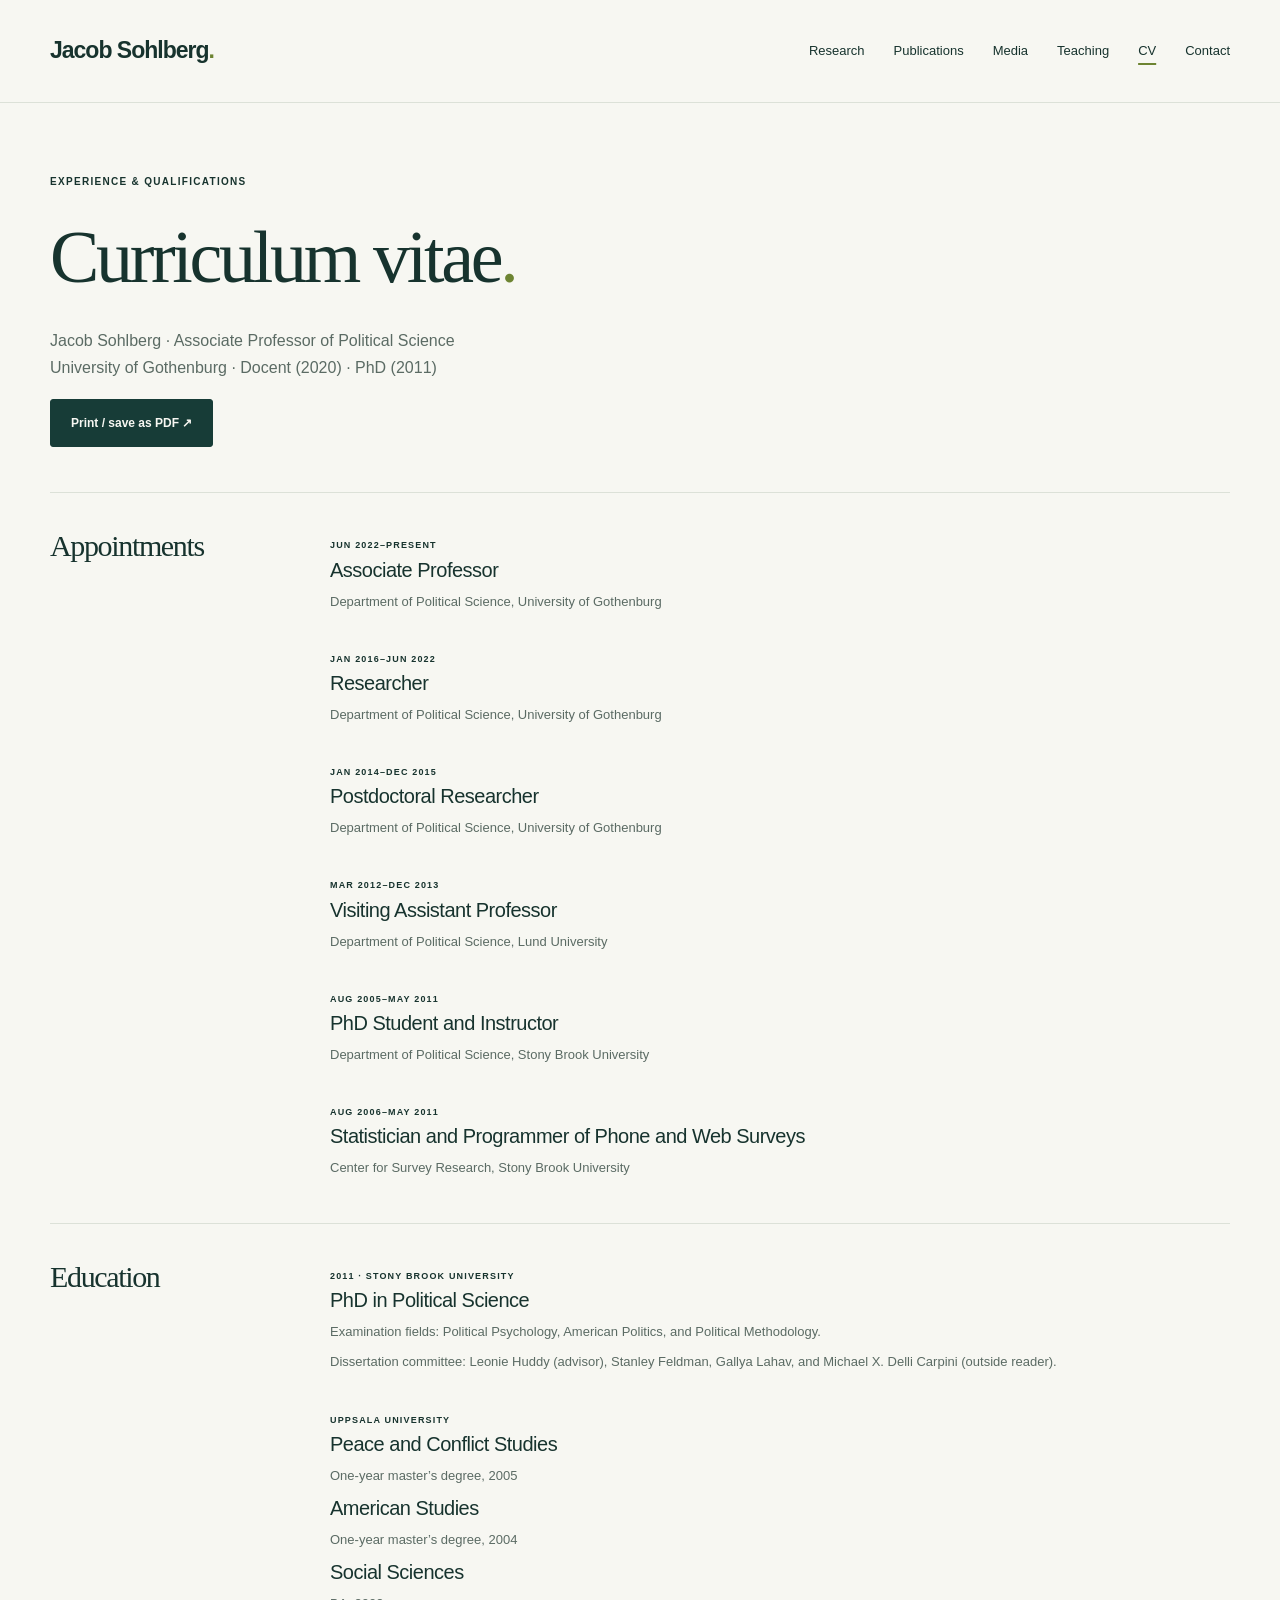
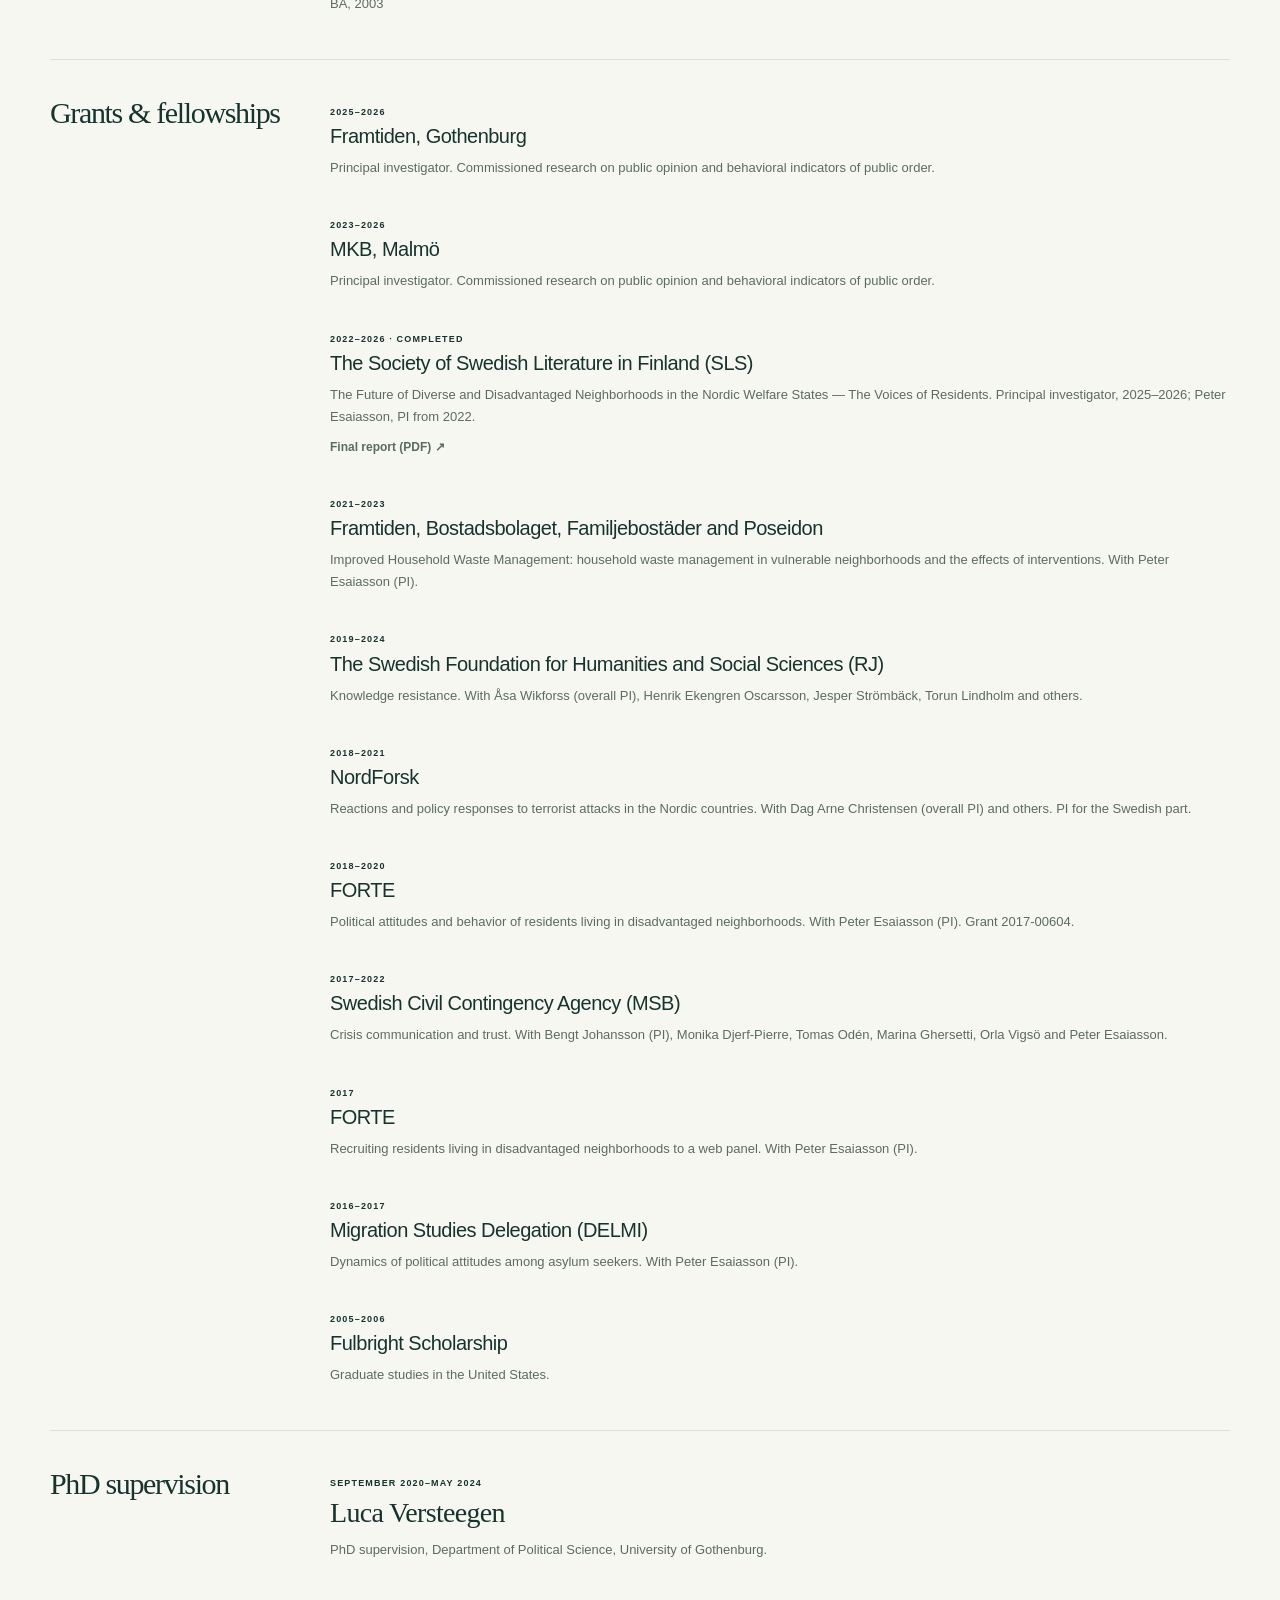
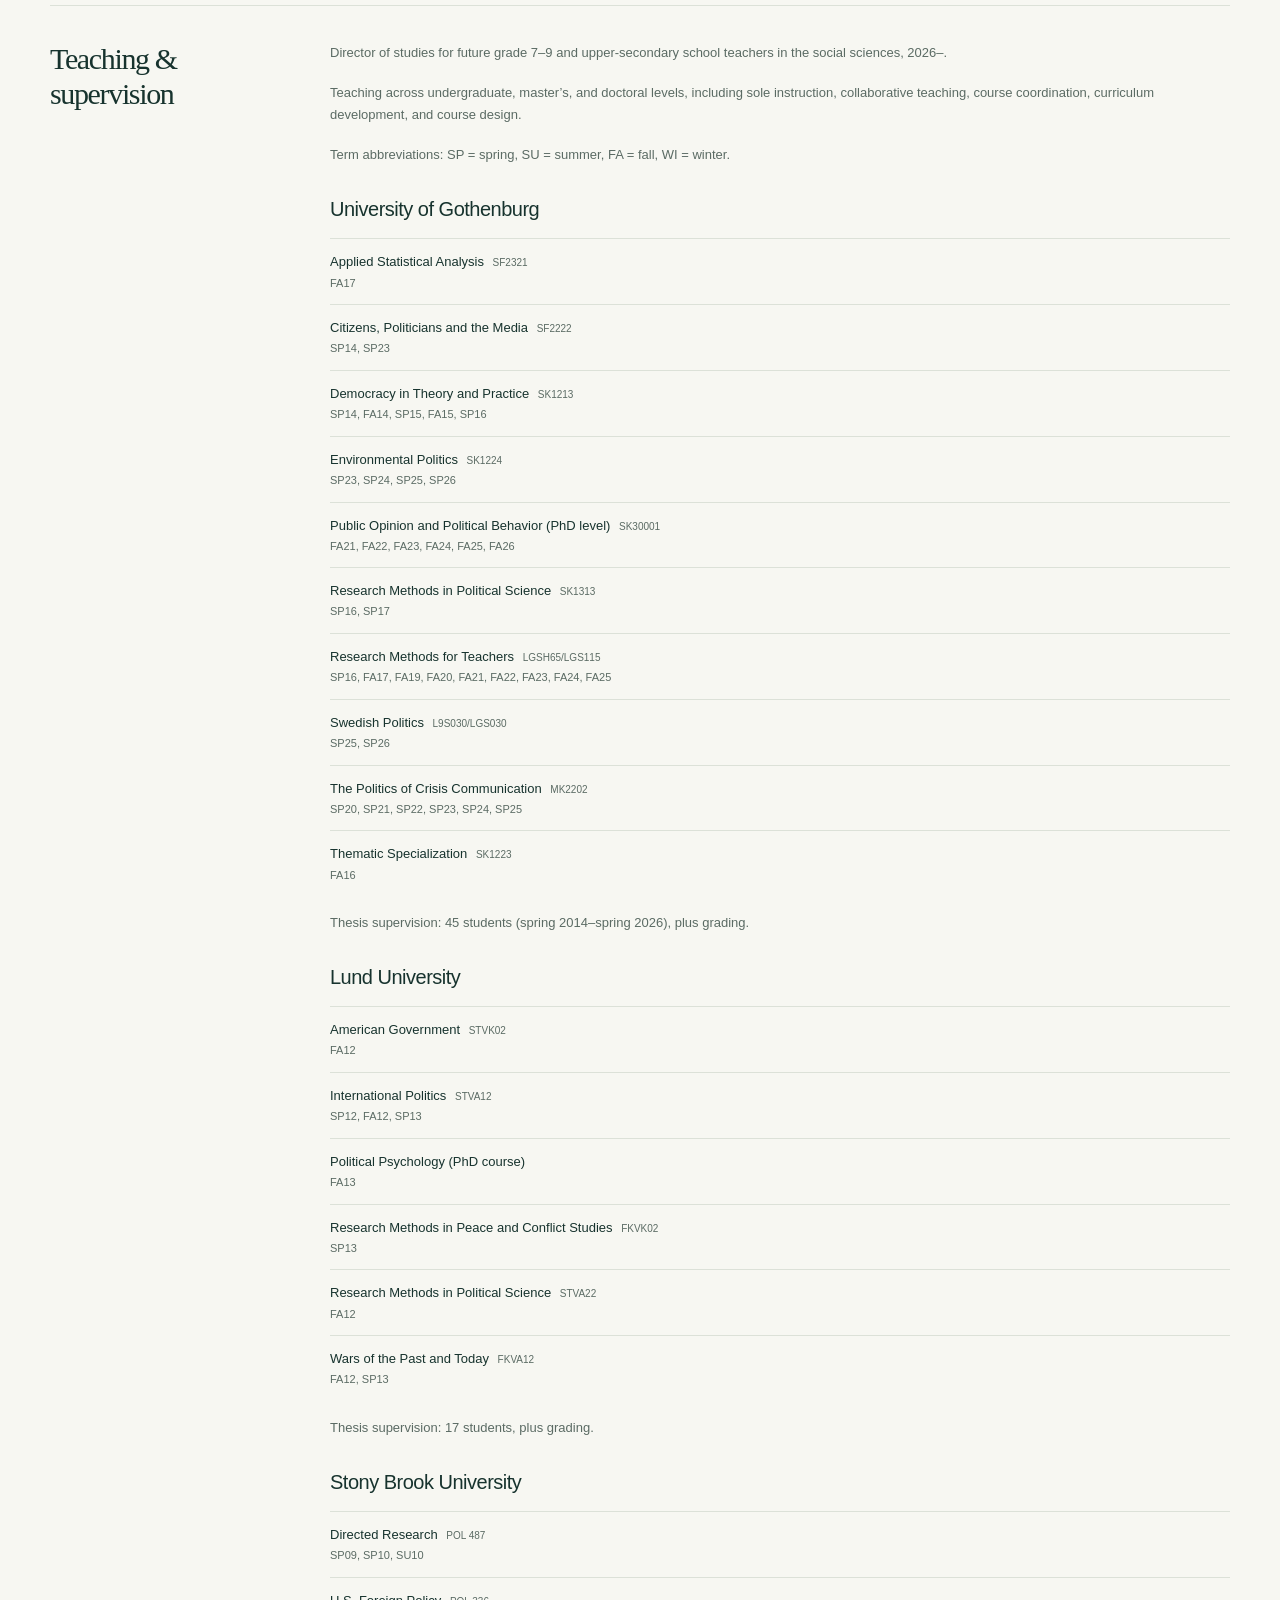
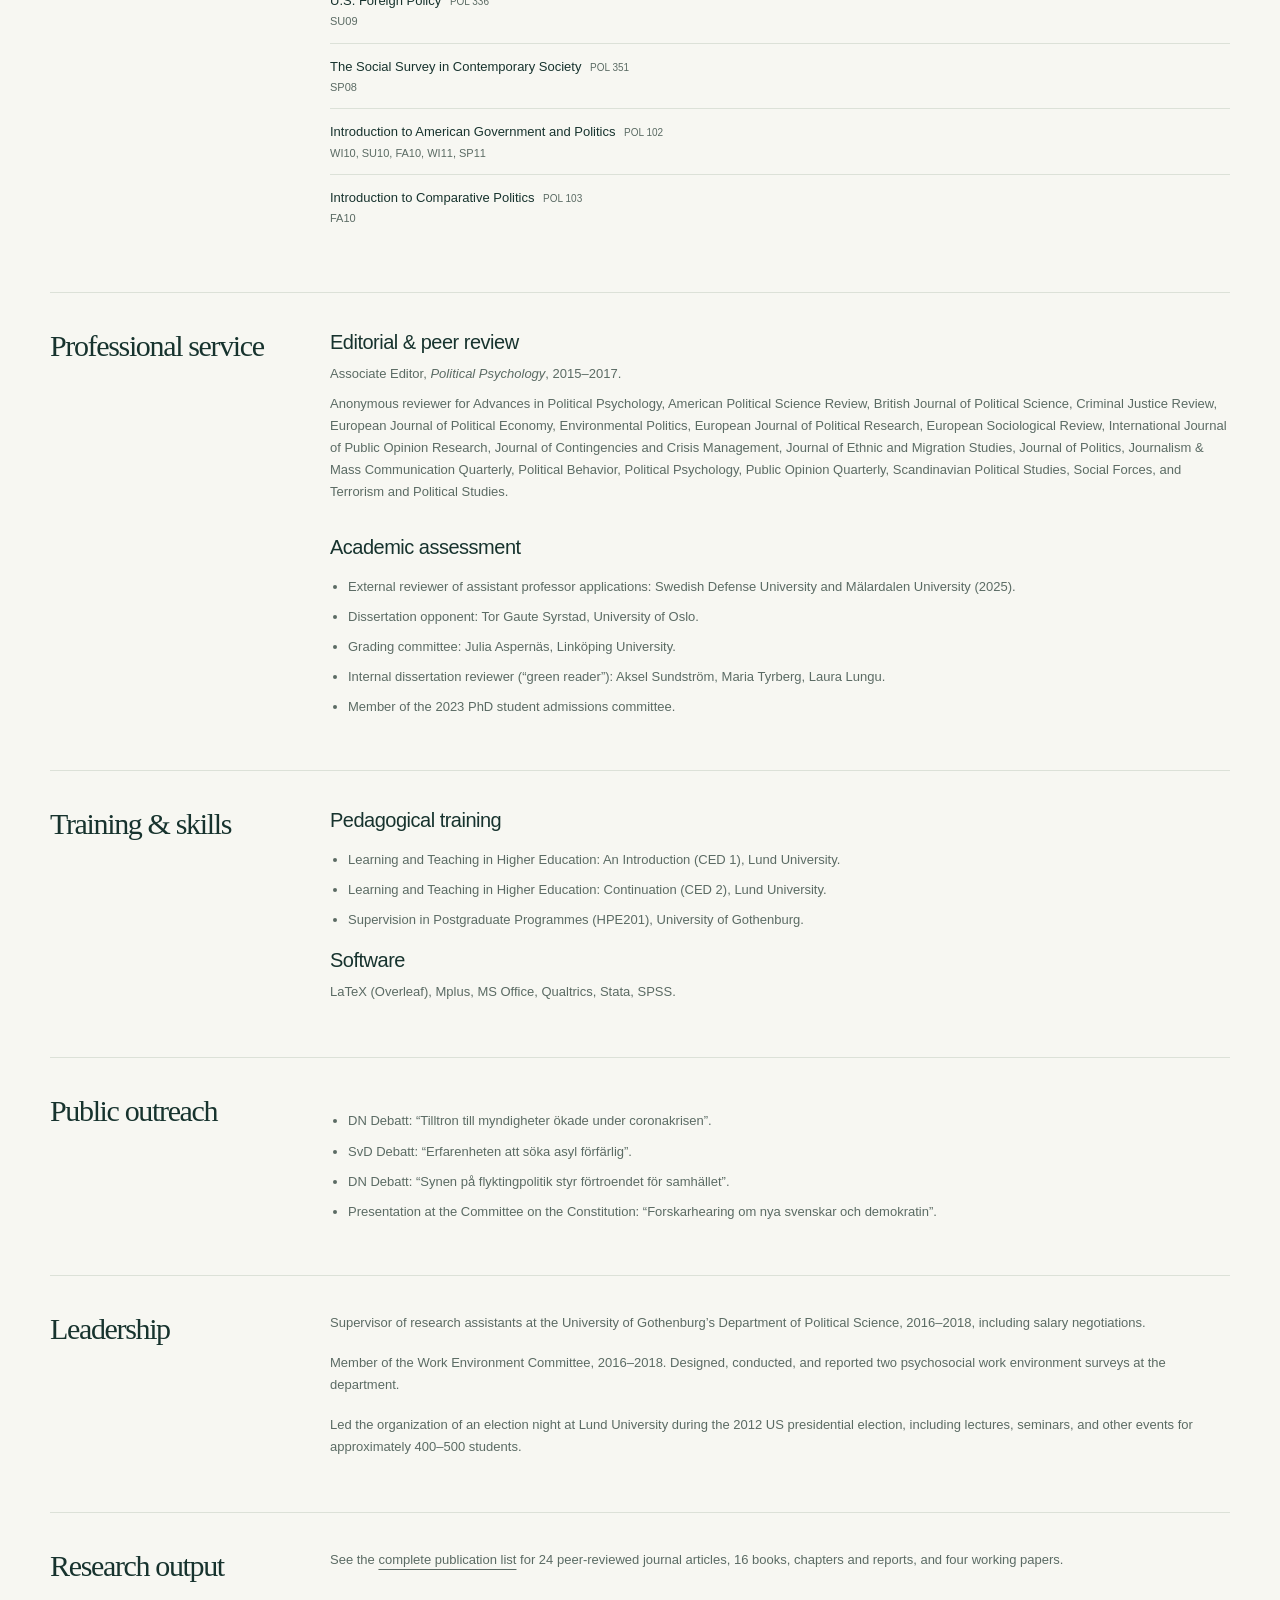
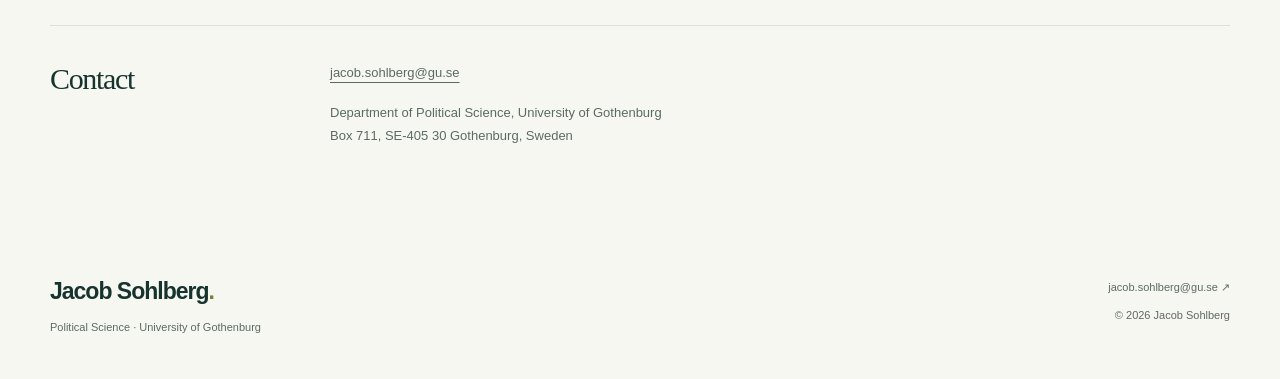
==== commit 7b6c0383: "Add SLS final report PDF and remove report acceptance sentence" ====
--- a/cv.html
+++ b/cv.html
@@ -1,4 +1,4 @@
 <!doctype html>
 <html lang="en"><head><meta charset="utf-8"><meta name="viewport" content="width=device-width, initial-scale=1"><meta name="description" content="Jacob Sohlberg is Associate Professor of Political Science at the University of Gothenburg. Research on public opinion, political psychology, and trust."><meta name="theme-color" content="#f7f7f2"><meta property="og:title" content="Curriculum vitae · Jacob Sohlberg"><meta property="og:description" content="Jacob Sohlberg is Associate Professor of Political Science at the University of Gothenburg. Research on public opinion, political psychology, and trust."><meta property="og:type" content="website"><title>Curriculum vitae · Jacob Sohlberg</title><link rel="icon" href="favicon.svg" type="image/svg+xml"><link rel="stylesheet" href="style.css"><script src="site.js" defer></script><!-- Cloudflare Web Analytics --><script type='module' src='https://static.cloudflareinsights.com/beacon.min.js' data-cf-beacon='{"token": "82c2d623e8ec4a98b226dbea287f801e"}'></script><!-- End Cloudflare Web Analytics --></head>
 <body><a class="skip-link" href="#main">Skip to content</a><header class="site-header"><div class="header-inner"><a class="wordmark" href="index.html" aria-label="Jacob Sohlberg home">Jacob Sohlberg<span aria-hidden="true">.</span></a><nav aria-label="Main navigation"><a href="index.html#research">Research</a><a href="publications.html">Publications</a><a href="index.html#disgust-in-the-news">Media</a><a href="index.html#teaching">Teaching</a><a href="cv.html" aria-current="page">CV</a><a href="index.html#contact">Contact</a></nav></div></header>
-<main id="main"><section class="page-heading wrap"><p class="eyebrow">Experience &amp; qualifications</p><h1>Curriculum vitae<span class="accent">.</span></h1><p>Jacob Sohlberg · Associate Professor of Political Science<br>University of Gothenburg · Docent (2020) · PhD (2011)</p><button class="button print-button" type="button" hidden>Print / save as PDF ↗</button></section><div class="wrap cv-content"><section class="cv-section" id="appointments"><h2>Appointments</h2><div><article class="cv-entry"><span class="eyebrow">Jun 2022–present</span><h3>Associate Professor</h3><p>Department of Political Science, University of Gothenburg</p></article><article class="cv-entry"><span class="eyebrow">Jan 2016–Jun 2022</span><h3>Researcher</h3><p>Department of Political Science, University of Gothenburg</p></article><article class="cv-entry"><span class="eyebrow">Jan 2014–Dec 2015</span><h3>Postdoctoral Researcher</h3><p>Department of Political Science, University of Gothenburg</p></article><article class="cv-entry"><span class="eyebrow">Mar 2012–Dec 2013</span><h3>Visiting Assistant Professor</h3><p>Department of Political Science, Lund University</p></article><article class="cv-entry"><span class="eyebrow">Aug 2005–May 2011</span><h3>PhD Student and Instructor</h3><p>Department of Political Science, Stony Brook University</p></article><article class="cv-entry"><span class="eyebrow">Aug 2006–May 2011</span><h3>Statistician and Programmer of Phone and Web Surveys</h3><p>Center for Survey Research, Stony Brook University</p></article></div></section><section class="cv-section" id="education"><h2>Education</h2><div><article class="cv-entry"><span class="eyebrow">2011 · Stony Brook University</span><h3>PhD in Political Science</h3><p>Examination fields: Political Psychology, American Politics, and Political Methodology.</p><p>Dissertation committee: Leonie Huddy (advisor), Stanley Feldman, Gallya Lahav, and Michael X. Delli Carpini (outside reader).</p></article><article class="cv-entry"><span class="eyebrow">Uppsala University</span><h3>Peace and Conflict Studies</h3><p>One-year master’s degree, 2005</p><h3>American Studies</h3><p>One-year master’s degree, 2004</p><h3>Social Sciences</h3><p>BA, 2003</p></article></div></section><section class="cv-section" id="grants"><h2>Grants &amp; fellowships</h2><div><article class="cv-entry"><span class="eyebrow">2025–2026</span><h3>Framtiden, Gothenburg</h3><p>Principal investigator. Commissioned research on public opinion and behavioral indicators of public order.</p></article><article class="cv-entry"><span class="eyebrow">2023–2026</span><h3>MKB, Malmö</h3><p>Principal investigator. Commissioned research on public opinion and behavioral indicators of public order.</p></article><article class="cv-entry"><span class="eyebrow">2022–2026 · Completed</span><h3>The Society of Swedish Literature in Finland (SLS)</h3><p>The Future of Diverse and Disadvantaged Neighborhoods in the Nordic Welfare States — The Voices of Residents. Principal investigator, 2025–2026; Peter Esaiasson, PI from 2022.</p><p>The project is complete, and SLS has accepted the final report.</p></article><article class="cv-entry"><span class="eyebrow">2021–2023</span><h3>Framtiden, Bostadsbolaget, Familjebostäder and Poseidon</h3><p>Improved Household Waste Management: household waste management in vulnerable neighborhoods and the effects of interventions. With Peter Esaiasson (PI).</p></article><article class="cv-entry"><span class="eyebrow">2019–2024</span><h3>The Swedish Foundation for Humanities and Social Sciences (RJ)</h3><p>Knowledge resistance. With Åsa Wikforss (overall PI), Henrik Ekengren Oscarsson, Jesper Strömbäck, Torun Lindholm and others.</p></article><article class="cv-entry"><span class="eyebrow">2018–2021</span><h3>NordForsk</h3><p>Reactions and policy responses to terrorist attacks in the Nordic countries. With Dag Arne Christensen (overall PI) and others. PI for the Swedish part.</p></article><article class="cv-entry"><span class="eyebrow">2018–2020</span><h3>FORTE</h3><p>Political attitudes and behavior of residents living in disadvantaged neighborhoods. With Peter Esaiasson (PI). Grant 2017-00604.</p></article><article class="cv-entry"><span class="eyebrow">2017–2022</span><h3>Swedish Civil Contingency Agency (MSB)</h3><p>Crisis communication and trust. With Bengt Johansson (PI), Monika Djerf-Pierre, Tomas Odén, Marina Ghersetti, Orla Vigsö and Peter Esaiasson.</p></article><article class="cv-entry"><span class="eyebrow">2017</span><h3>FORTE</h3><p>Recruiting residents living in disadvantaged neighborhoods to a web panel. With Peter Esaiasson (PI).</p></article><article class="cv-entry"><span class="eyebrow">2016–2017</span><h3>Migration Studies Delegation (DELMI)</h3><p>Dynamics of political attitudes among asylum seekers. With Peter Esaiasson (PI).</p></article><article class="cv-entry"><span class="eyebrow">2005–2006</span><h3>Fulbright Scholarship</h3><p>Graduate studies in the United States.</p></article></div></section><section class="cv-section" id="phd-supervision"><h2>PhD supervision</h2><div><article class="cv-entry"><span class="eyebrow">September 2020–May 2024</span><h3>Luca Versteegen</h3><p>PhD supervision, Department of Political Science, University of Gothenburg.</p></article></div></section><section class="cv-section" id="teaching-experience"><h2>Teaching &amp; supervision</h2><div><p>Director of studies for future grade 7–9 and upper-secondary school teachers in the social sciences, 2026–.</p><p>Teaching across undergraduate, master’s, and doctoral levels, including sole instruction, collaborative teaching, course coordination, curriculum development, and course design.</p><p class="muted">Term abbreviations: SP = spring, SU = summer, FA = fall, WI = winter.</p><h3 class="cv-subheading">University of Gothenburg</h3><ul class="course-cv"><li><strong>Applied Statistical Analysis</strong> <span>SF2321</span><small>FA17</small></li><li><strong>Citizens, Politicians and the Media</strong> <span>SF2222</span><small>SP14, SP23</small></li><li><strong>Democracy in Theory and Practice</strong> <span>SK1213</span><small>SP14, FA14, SP15, FA15, SP16</small></li><li><strong>Environmental Politics</strong> <span>SK1224</span><small>SP23, SP24, SP25, SP26</small></li><li><strong>Public Opinion and Political Behavior (PhD level)</strong> <span>SK30001</span><small>FA21, FA22, FA23, FA24, FA25, FA26</small></li><li><strong>Research Methods in Political Science</strong> <span>SK1313</span><small>SP16, SP17</small></li><li><strong>Research Methods for Teachers</strong> <span>LGSH65/LGS115</span><small>SP16, FA17, FA19, FA20, FA21, FA22, FA23, FA24, FA25</small></li><li><strong>Swedish Politics</strong> <span>L9S030/LGS030</span><small>SP25, SP26</small></li><li><strong>The Politics of Crisis Communication</strong> <span>MK2202</span><small>SP20, SP21, SP22, SP23, SP24, SP25</small></li><li><strong>Thematic Specialization</strong> <span>SK1223</span><small>FA16</small></li></ul><p>Thesis supervision: 45 students (spring 2014–spring 2026), plus grading.</p><h3 class="cv-subheading">Lund University</h3><ul class="course-cv"><li><strong>American Government</strong> <span>STVK02</span><small>FA12</small></li><li><strong>International Politics</strong> <span>STVA12</span><small>SP12, FA12, SP13</small></li><li><strong>Political Psychology (PhD course)</strong> <span></span><small>FA13</small></li><li><strong>Research Methods in Peace and Conflict Studies</strong> <span>FKVK02</span><small>SP13</small></li><li><strong>Research Methods in Political Science</strong> <span>STVA22</span><small>FA12</small></li><li><strong>Wars of the Past and Today</strong> <span>FKVA12</span><small>FA12, SP13</small></li></ul><p>Thesis supervision: 17 students, plus grading.</p><h3 class="cv-subheading">Stony Brook University</h3><ul class="course-cv"><li><strong>Directed Research</strong> <span>POL 487</span><small>SP09, SP10, SU10</small></li><li><strong>U.S. Foreign Policy</strong> <span>POL 336</span><small>SU09</small></li><li><strong>The Social Survey in Contemporary Society</strong> <span>POL 351</span><small>SP08</small></li><li><strong>Introduction to American Government and Politics</strong> <span>POL 102</span><small>WI10, SU10, FA10, WI11, SP11</small></li><li><strong>Introduction to Comparative Politics</strong> <span>POL 103</span><small>FA10</small></li></ul></div></section><section class="cv-section" id="service"><h2>Professional service</h2><div><article class="cv-entry"><h3>Editorial &amp; peer review</h3><p>Associate Editor, <em>Political Psychology</em>, 2015–2017.</p><p>Anonymous reviewer for Advances in Political Psychology, American Political Science Review, British Journal of Political Science, Criminal Justice Review, European Journal of Political Economy, Environmental Politics, European Journal of Political Research, European Sociological Review, International Journal of Public Opinion Research, Journal of Contingencies and Crisis Management, Journal of Ethnic and Migration Studies, Journal of Politics, Journalism &amp; Mass Communication Quarterly, Political Behavior, Political Psychology, Public Opinion Quarterly, Scandinavian Political Studies, Social Forces, and Terrorism and Political Studies.</p></article><article class="cv-entry"><h3>Academic assessment</h3><ul><li>External reviewer of assistant professor applications: Swedish Defense University and Mälardalen University (2025).</li><li>Dissertation opponent: Tor Gaute Syrstad, University of Oslo.</li><li>Grading committee: Julia Aspernäs, Linköping University.</li><li>Internal dissertation reviewer (“green reader”): Aksel Sundström, Maria Tyrberg, Laura Lungu.</li><li>Member of the 2023 PhD student admissions committee.</li></ul></article></div></section><section class="cv-section" id="training"><h2>Training &amp; skills</h2><div><h3>Pedagogical training</h3><ul><li>Learning and Teaching in Higher Education: An Introduction (CED 1), Lund University.</li><li>Learning and Teaching in Higher Education: Continuation (CED 2), Lund University.</li><li>Supervision in Postgraduate Programmes (HPE201), University of Gothenburg.</li></ul><h3>Software</h3><p>LaTeX (Overleaf), Mplus, MS Office, Qualtrics, Stata, SPSS.</p></div></section><section class="cv-section" id="outreach"><h2>Public outreach</h2><div><ul><li>DN Debatt: “Tilltron till myndigheter ökade under coronakrisen”.</li><li>SvD Debatt: “Erfarenheten att söka asyl förfärlig”.</li><li>DN Debatt: “Synen på flyktingpolitik styr förtroendet för samhället”.</li><li>Presentation at the Committee on the Constitution: “Forskarhearing om nya svenskar och demokratin”.</li></ul></div></section><section class="cv-section" id="leadership"><h2>Leadership</h2><div><p>Supervisor of research assistants at the University of Gothenburg’s Department of Political Science, 2016–2018, including salary negotiations.</p><p>Member of the Work Environment Committee, 2016–2018. Designed, conducted, and reported two psychosocial work environment surveys at the department.</p><p>Led the organization of an election night at Lund University during the 2012 US presidential election, including lectures, seminars, and other events for approximately 400–500 students.</p></div></section><section class="cv-section" id="research-output"><h2>Research output</h2><div><p>See the <a href="publications.html">complete publication list</a> for 24 peer-reviewed journal articles, 16 books, chapters and reports, and four working papers.</p></div></section><section class="cv-section" id="cv-contact"><h2>Contact</h2><div><p><a href="mailto:jacob.sohlberg@gu.se">jacob.sohlberg@gu.se</a></p><p>Department of Political Science, University of Gothenburg<br>Box 711, SE-405 30 Gothenburg, Sweden</p></div></section></div></main><footer class="site-footer wrap"><div><a class="wordmark" href="index.html">Jacob Sohlberg<span aria-hidden="true">.</span></a><p>Political Science · University of Gothenburg</p></div><div><a href="mailto:jacob.sohlberg@gu.se">jacob.sohlberg@gu.se ↗</a><p>© 2026 Jacob Sohlberg</p></div></footer></body></html>
+<main id="main"><section class="page-heading wrap"><p class="eyebrow">Experience &amp; qualifications</p><h1>Curriculum vitae<span class="accent">.</span></h1><p>Jacob Sohlberg · Associate Professor of Political Science<br>University of Gothenburg · Docent (2020) · PhD (2011)</p><button class="button print-button" type="button" hidden>Print / save as PDF ↗</button></section><div class="wrap cv-content"><section class="cv-section" id="appointments"><h2>Appointments</h2><div><article class="cv-entry"><span class="eyebrow">Jun 2022–present</span><h3>Associate Professor</h3><p>Department of Political Science, University of Gothenburg</p></article><article class="cv-entry"><span class="eyebrow">Jan 2016–Jun 2022</span><h3>Researcher</h3><p>Department of Political Science, University of Gothenburg</p></article><article class="cv-entry"><span class="eyebrow">Jan 2014–Dec 2015</span><h3>Postdoctoral Researcher</h3><p>Department of Political Science, University of Gothenburg</p></article><article class="cv-entry"><span class="eyebrow">Mar 2012–Dec 2013</span><h3>Visiting Assistant Professor</h3><p>Department of Political Science, Lund University</p></article><article class="cv-entry"><span class="eyebrow">Aug 2005–May 2011</span><h3>PhD Student and Instructor</h3><p>Department of Political Science, Stony Brook University</p></article><article class="cv-entry"><span class="eyebrow">Aug 2006–May 2011</span><h3>Statistician and Programmer of Phone and Web Surveys</h3><p>Center for Survey Research, Stony Brook University</p></article></div></section><section class="cv-section" id="education"><h2>Education</h2><div><article class="cv-entry"><span class="eyebrow">2011 · Stony Brook University</span><h3>PhD in Political Science</h3><p>Examination fields: Political Psychology, American Politics, and Political Methodology.</p><p>Dissertation committee: Leonie Huddy (advisor), Stanley Feldman, Gallya Lahav, and Michael X. Delli Carpini (outside reader).</p></article><article class="cv-entry"><span class="eyebrow">Uppsala University</span><h3>Peace and Conflict Studies</h3><p>One-year master’s degree, 2005</p><h3>American Studies</h3><p>One-year master’s degree, 2004</p><h3>Social Sciences</h3><p>BA, 2003</p></article></div></section><section class="cv-section" id="grants"><h2>Grants &amp; fellowships</h2><div><article class="cv-entry"><span class="eyebrow">2025–2026</span><h3>Framtiden, Gothenburg</h3><p>Principal investigator. Commissioned research on public opinion and behavioral indicators of public order.</p></article><article class="cv-entry"><span class="eyebrow">2023–2026</span><h3>MKB, Malmö</h3><p>Principal investigator. Commissioned research on public opinion and behavioral indicators of public order.</p></article><article class="cv-entry"><span class="eyebrow">2022–2026 · Completed</span><h3>The Society of Swedish Literature in Finland (SLS)</h3><p>The Future of Diverse and Disadvantaged Neighborhoods in the Nordic Welfare States — The Voices of Residents. Principal investigator, 2025–2026; Peter Esaiasson, PI from 2022.</p><p><a class="plain-link" href="reports/Sohlberg-SLS-Final-Report-2026.pdf">Final report (PDF) <span aria-hidden="true">↗</span></a></p></article><article class="cv-entry"><span class="eyebrow">2021–2023</span><h3>Framtiden, Bostadsbolaget, Familjebostäder and Poseidon</h3><p>Improved Household Waste Management: household waste management in vulnerable neighborhoods and the effects of interventions. With Peter Esaiasson (PI).</p></article><article class="cv-entry"><span class="eyebrow">2019–2024</span><h3>The Swedish Foundation for Humanities and Social Sciences (RJ)</h3><p>Knowledge resistance. With Åsa Wikforss (overall PI), Henrik Ekengren Oscarsson, Jesper Strömbäck, Torun Lindholm and others.</p></article><article class="cv-entry"><span class="eyebrow">2018–2021</span><h3>NordForsk</h3><p>Reactions and policy responses to terrorist attacks in the Nordic countries. With Dag Arne Christensen (overall PI) and others. PI for the Swedish part.</p></article><article class="cv-entry"><span class="eyebrow">2018–2020</span><h3>FORTE</h3><p>Political attitudes and behavior of residents living in disadvantaged neighborhoods. With Peter Esaiasson (PI). Grant 2017-00604.</p></article><article class="cv-entry"><span class="eyebrow">2017–2022</span><h3>Swedish Civil Contingency Agency (MSB)</h3><p>Crisis communication and trust. With Bengt Johansson (PI), Monika Djerf-Pierre, Tomas Odén, Marina Ghersetti, Orla Vigsö and Peter Esaiasson.</p></article><article class="cv-entry"><span class="eyebrow">2017</span><h3>FORTE</h3><p>Recruiting residents living in disadvantaged neighborhoods to a web panel. With Peter Esaiasson (PI).</p></article><article class="cv-entry"><span class="eyebrow">2016–2017</span><h3>Migration Studies Delegation (DELMI)</h3><p>Dynamics of political attitudes among asylum seekers. With Peter Esaiasson (PI).</p></article><article class="cv-entry"><span class="eyebrow">2005–2006</span><h3>Fulbright Scholarship</h3><p>Graduate studies in the United States.</p></article></div></section><section class="cv-section" id="phd-supervision"><h2>PhD supervision</h2><div><article class="cv-entry"><span class="eyebrow">September 2020–May 2024</span><h3>Luca Versteegen</h3><p>PhD supervision, Department of Political Science, University of Gothenburg.</p></article></div></section><section class="cv-section" id="teaching-experience"><h2>Teaching &amp; supervision</h2><div><p>Director of studies for future grade 7–9 and upper-secondary school teachers in the social sciences, 2026–.</p><p>Teaching across undergraduate, master’s, and doctoral levels, including sole instruction, collaborative teaching, course coordination, curriculum development, and course design.</p><p class="muted">Term abbreviations: SP = spring, SU = summer, FA = fall, WI = winter.</p><h3 class="cv-subheading">University of Gothenburg</h3><ul class="course-cv"><li><strong>Applied Statistical Analysis</strong> <span>SF2321</span><small>FA17</small></li><li><strong>Citizens, Politicians and the Media</strong> <span>SF2222</span><small>SP14, SP23</small></li><li><strong>Democracy in Theory and Practice</strong> <span>SK1213</span><small>SP14, FA14, SP15, FA15, SP16</small></li><li><strong>Environmental Politics</strong> <span>SK1224</span><small>SP23, SP24, SP25, SP26</small></li><li><strong>Public Opinion and Political Behavior (PhD level)</strong> <span>SK30001</span><small>FA21, FA22, FA23, FA24, FA25, FA26</small></li><li><strong>Research Methods in Political Science</strong> <span>SK1313</span><small>SP16, SP17</small></li><li><strong>Research Methods for Teachers</strong> <span>LGSH65/LGS115</span><small>SP16, FA17, FA19, FA20, FA21, FA22, FA23, FA24, FA25</small></li><li><strong>Swedish Politics</strong> <span>L9S030/LGS030</span><small>SP25, SP26</small></li><li><strong>The Politics of Crisis Communication</strong> <span>MK2202</span><small>SP20, SP21, SP22, SP23, SP24, SP25</small></li><li><strong>Thematic Specialization</strong> <span>SK1223</span><small>FA16</small></li></ul><p>Thesis supervision: 45 students (spring 2014–spring 2026), plus grading.</p><h3 class="cv-subheading">Lund University</h3><ul class="course-cv"><li><strong>American Government</strong> <span>STVK02</span><small>FA12</small></li><li><strong>International Politics</strong> <span>STVA12</span><small>SP12, FA12, SP13</small></li><li><strong>Political Psychology (PhD course)</strong> <span></span><small>FA13</small></li><li><strong>Research Methods in Peace and Conflict Studies</strong> <span>FKVK02</span><small>SP13</small></li><li><strong>Research Methods in Political Science</strong> <span>STVA22</span><small>FA12</small></li><li><strong>Wars of the Past and Today</strong> <span>FKVA12</span><small>FA12, SP13</small></li></ul><p>Thesis supervision: 17 students, plus grading.</p><h3 class="cv-subheading">Stony Brook University</h3><ul class="course-cv"><li><strong>Directed Research</strong> <span>POL 487</span><small>SP09, SP10, SU10</small></li><li><strong>U.S. Foreign Policy</strong> <span>POL 336</span><small>SU09</small></li><li><strong>The Social Survey in Contemporary Society</strong> <span>POL 351</span><small>SP08</small></li><li><strong>Introduction to American Government and Politics</strong> <span>POL 102</span><small>WI10, SU10, FA10, WI11, SP11</small></li><li><strong>Introduction to Comparative Politics</strong> <span>POL 103</span><small>FA10</small></li></ul></div></section><section class="cv-section" id="service"><h2>Professional service</h2><div><article class="cv-entry"><h3>Editorial &amp; peer review</h3><p>Associate Editor, <em>Political Psychology</em>, 2015–2017.</p><p>Anonymous reviewer for Advances in Political Psychology, American Political Science Review, British Journal of Political Science, Criminal Justice Review, European Journal of Political Economy, Environmental Politics, European Journal of Political Research, European Sociological Review, International Journal of Public Opinion Research, Journal of Contingencies and Crisis Management, Journal of Ethnic and Migration Studies, Journal of Politics, Journalism &amp; Mass Communication Quarterly, Political Behavior, Political Psychology, Public Opinion Quarterly, Scandinavian Political Studies, Social Forces, and Terrorism and Political Studies.</p></article><article class="cv-entry"><h3>Academic assessment</h3><ul><li>External reviewer of assistant professor applications: Swedish Defense University and Mälardalen University (2025).</li><li>Dissertation opponent: Tor Gaute Syrstad, University of Oslo.</li><li>Grading committee: Julia Aspernäs, Linköping University.</li><li>Internal dissertation reviewer (“green reader”): Aksel Sundström, Maria Tyrberg, Laura Lungu.</li><li>Member of the 2023 PhD student admissions committee.</li></ul></article></div></section><section class="cv-section" id="training"><h2>Training &amp; skills</h2><div><h3>Pedagogical training</h3><ul><li>Learning and Teaching in Higher Education: An Introduction (CED 1), Lund University.</li><li>Learning and Teaching in Higher Education: Continuation (CED 2), Lund University.</li><li>Supervision in Postgraduate Programmes (HPE201), University of Gothenburg.</li></ul><h3>Software</h3><p>LaTeX (Overleaf), Mplus, MS Office, Qualtrics, Stata, SPSS.</p></div></section><section class="cv-section" id="outreach"><h2>Public outreach</h2><div><ul><li>DN Debatt: “Tilltron till myndigheter ökade under coronakrisen”.</li><li>SvD Debatt: “Erfarenheten att söka asyl förfärlig”.</li><li>DN Debatt: “Synen på flyktingpolitik styr förtroendet för samhället”.</li><li>Presentation at the Committee on the Constitution: “Forskarhearing om nya svenskar och demokratin”.</li></ul></div></section><section class="cv-section" id="leadership"><h2>Leadership</h2><div><p>Supervisor of research assistants at the University of Gothenburg’s Department of Political Science, 2016–2018, including salary negotiations.</p><p>Member of the Work Environment Committee, 2016–2018. Designed, conducted, and reported two psychosocial work environment surveys at the department.</p><p>Led the organization of an election night at Lund University during the 2012 US presidential election, including lectures, seminars, and other events for approximately 400–500 students.</p></div></section><section class="cv-section" id="research-output"><h2>Research output</h2><div><p>See the <a href="publications.html">complete publication list</a> for 24 peer-reviewed journal articles, 16 books, chapters and reports, and four working papers.</p></div></section><section class="cv-section" id="cv-contact"><h2>Contact</h2><div><p><a href="mailto:jacob.sohlberg@gu.se">jacob.sohlberg@gu.se</a></p><p>Department of Political Science, University of Gothenburg<br>Box 711, SE-405 30 Gothenburg, Sweden</p></div></section></div></main><footer class="site-footer wrap"><div><a class="wordmark" href="index.html">Jacob Sohlberg<span aria-hidden="true">.</span></a><p>Political Science · University of Gothenburg</p></div><div><a href="mailto:jacob.sohlberg@gu.se">jacob.sohlberg@gu.se ↗</a><p>© 2026 Jacob Sohlberg</p></div></footer></body></html>
